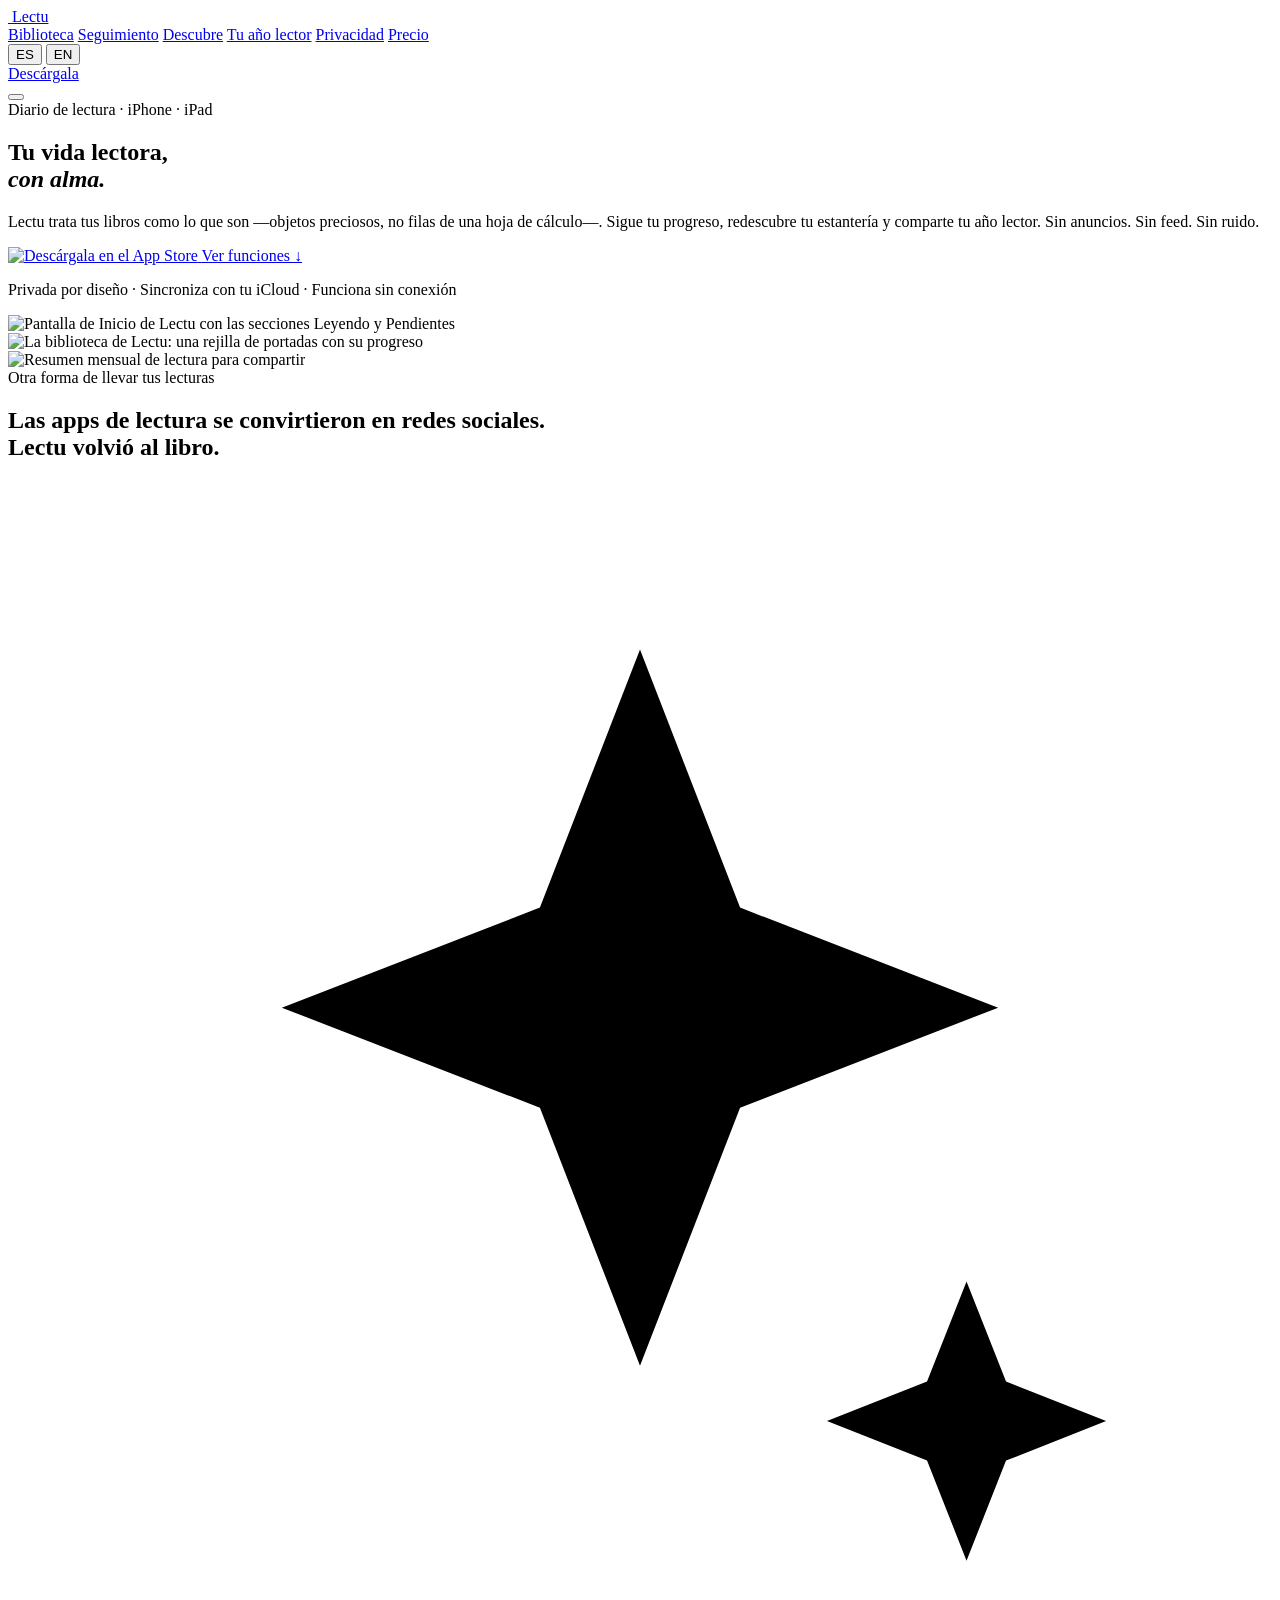
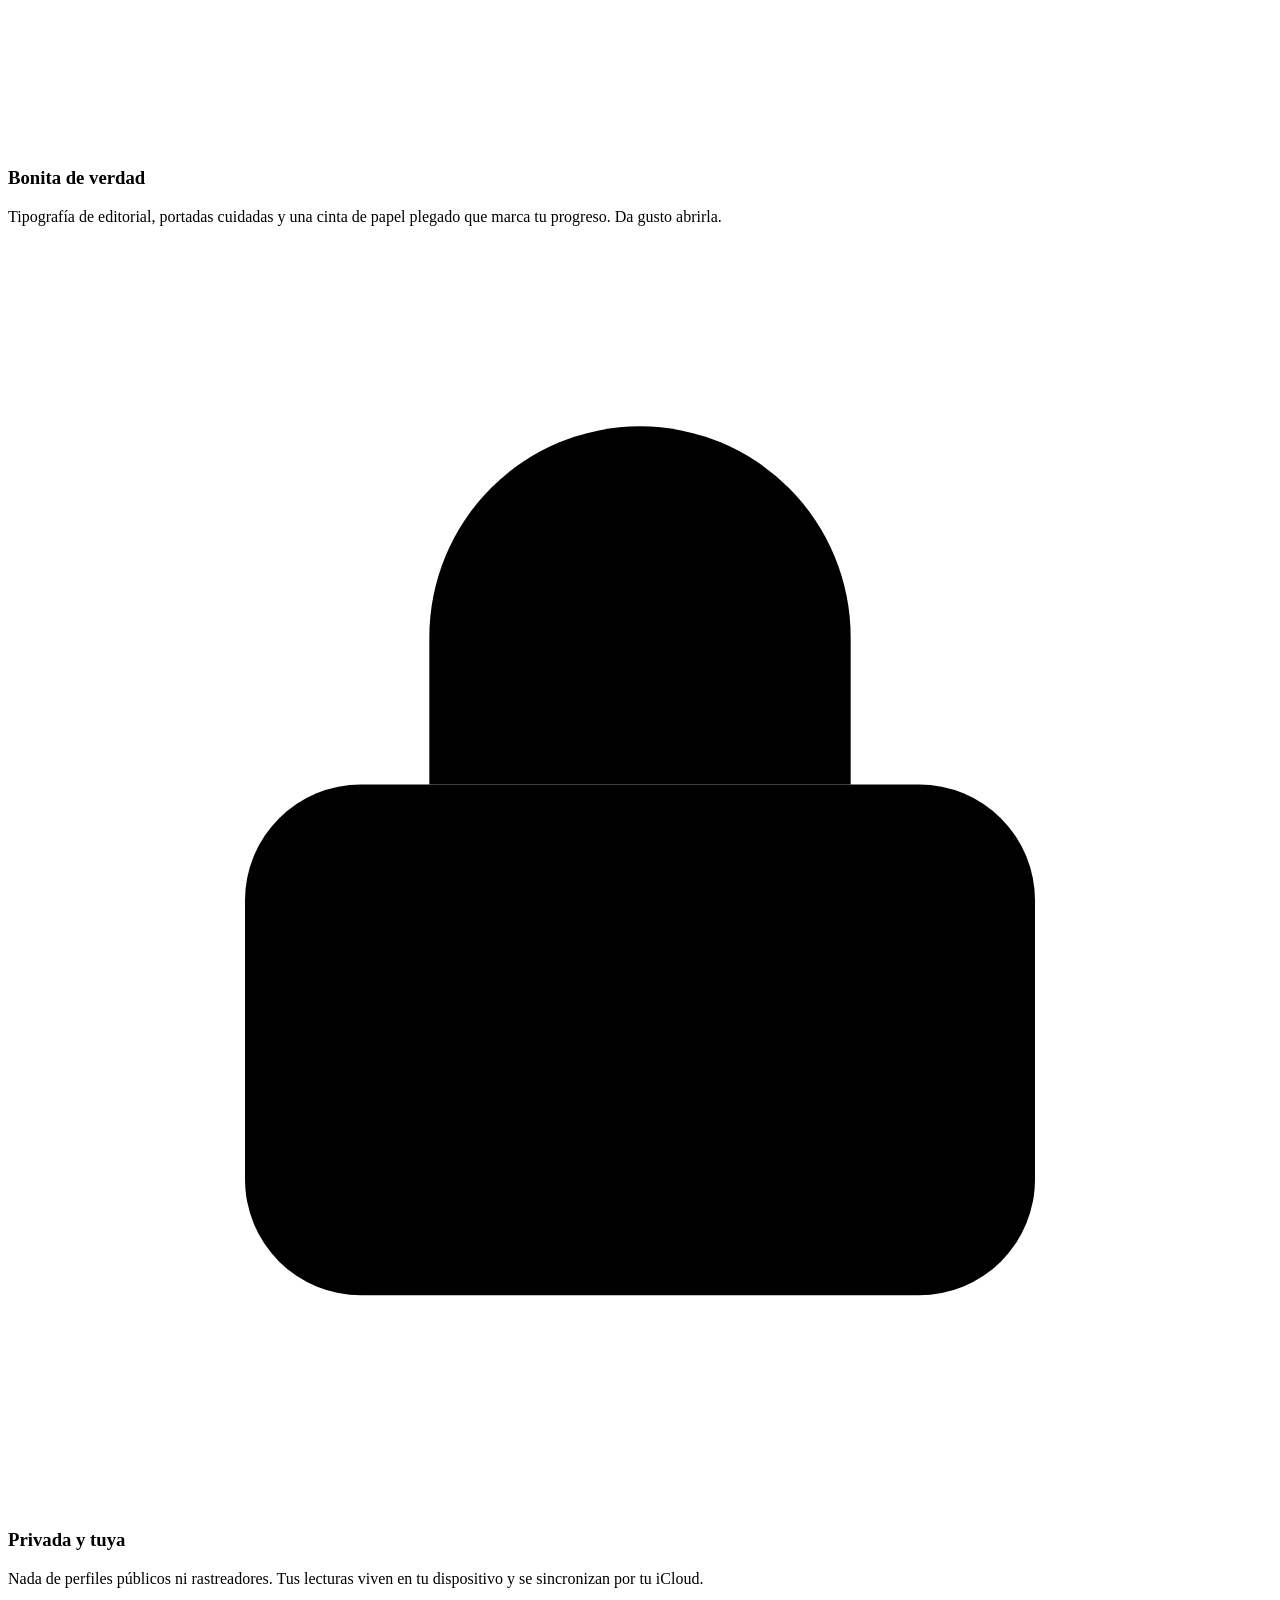
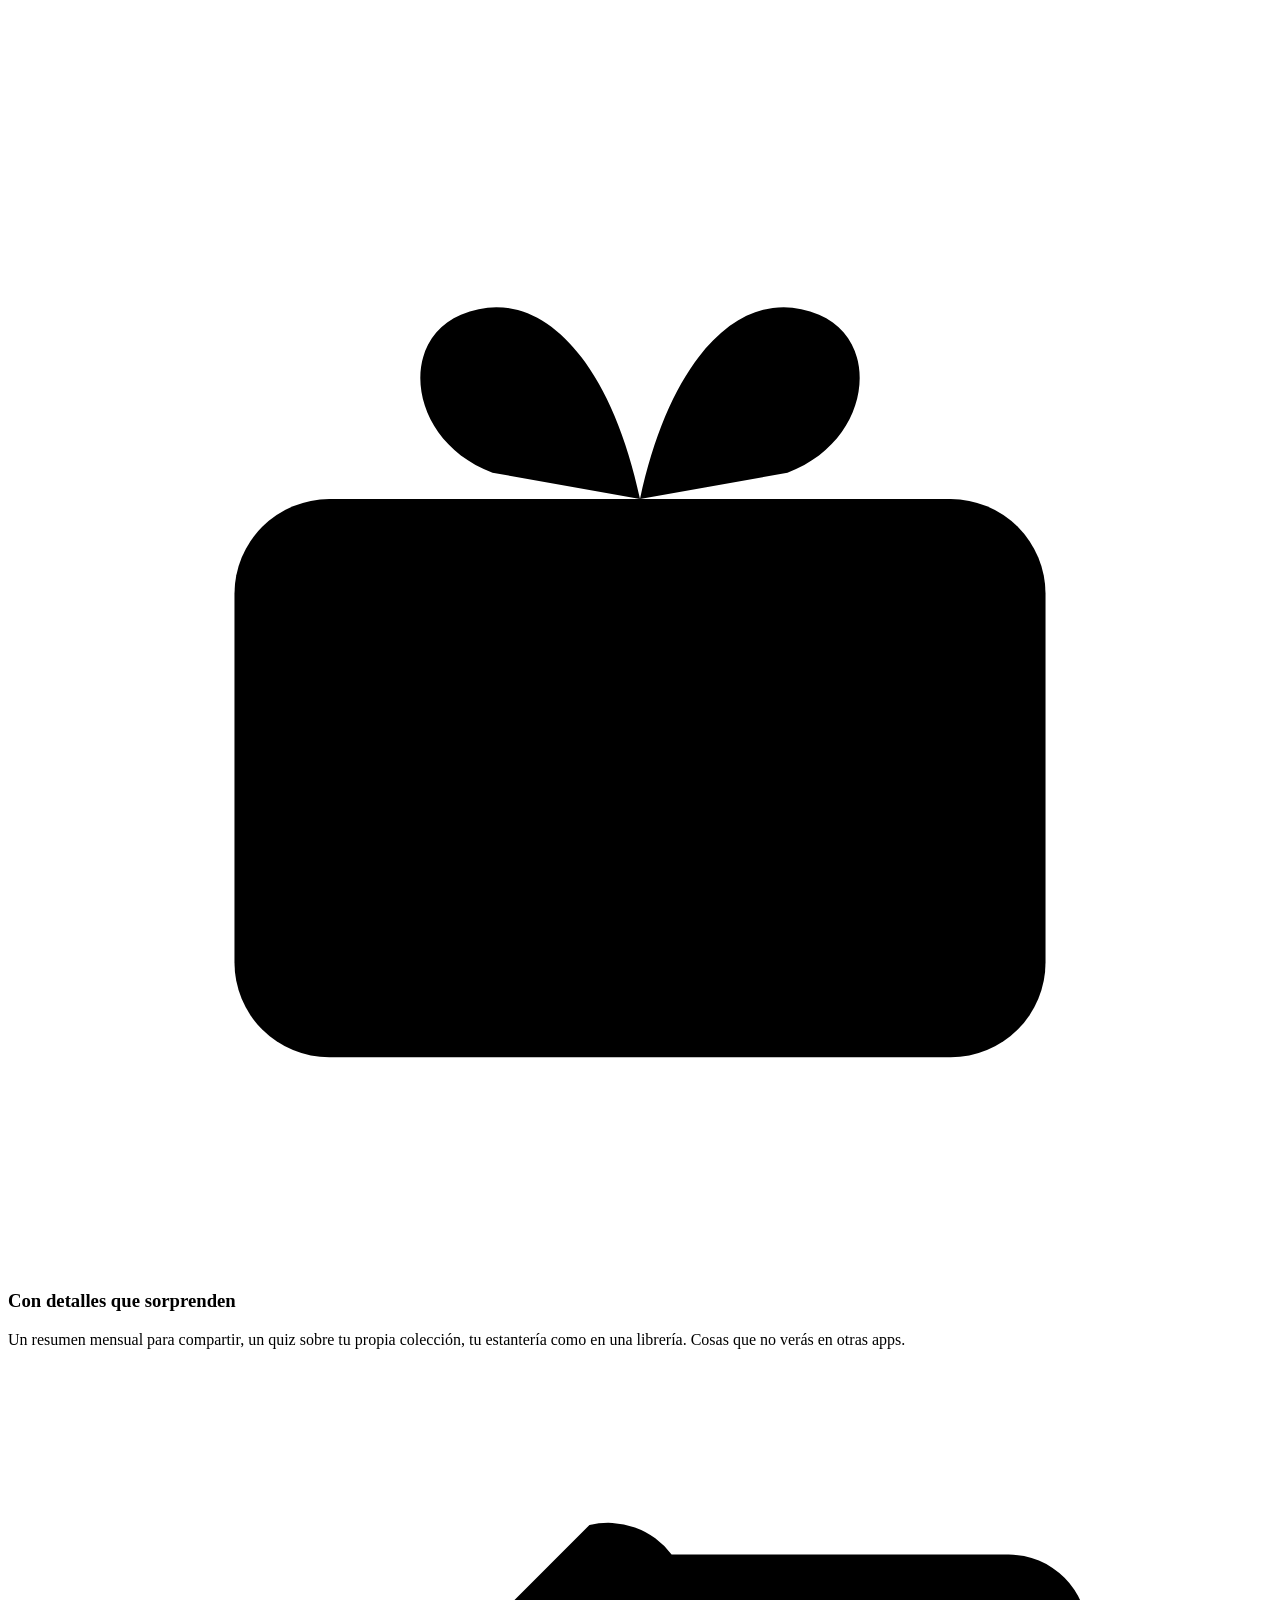
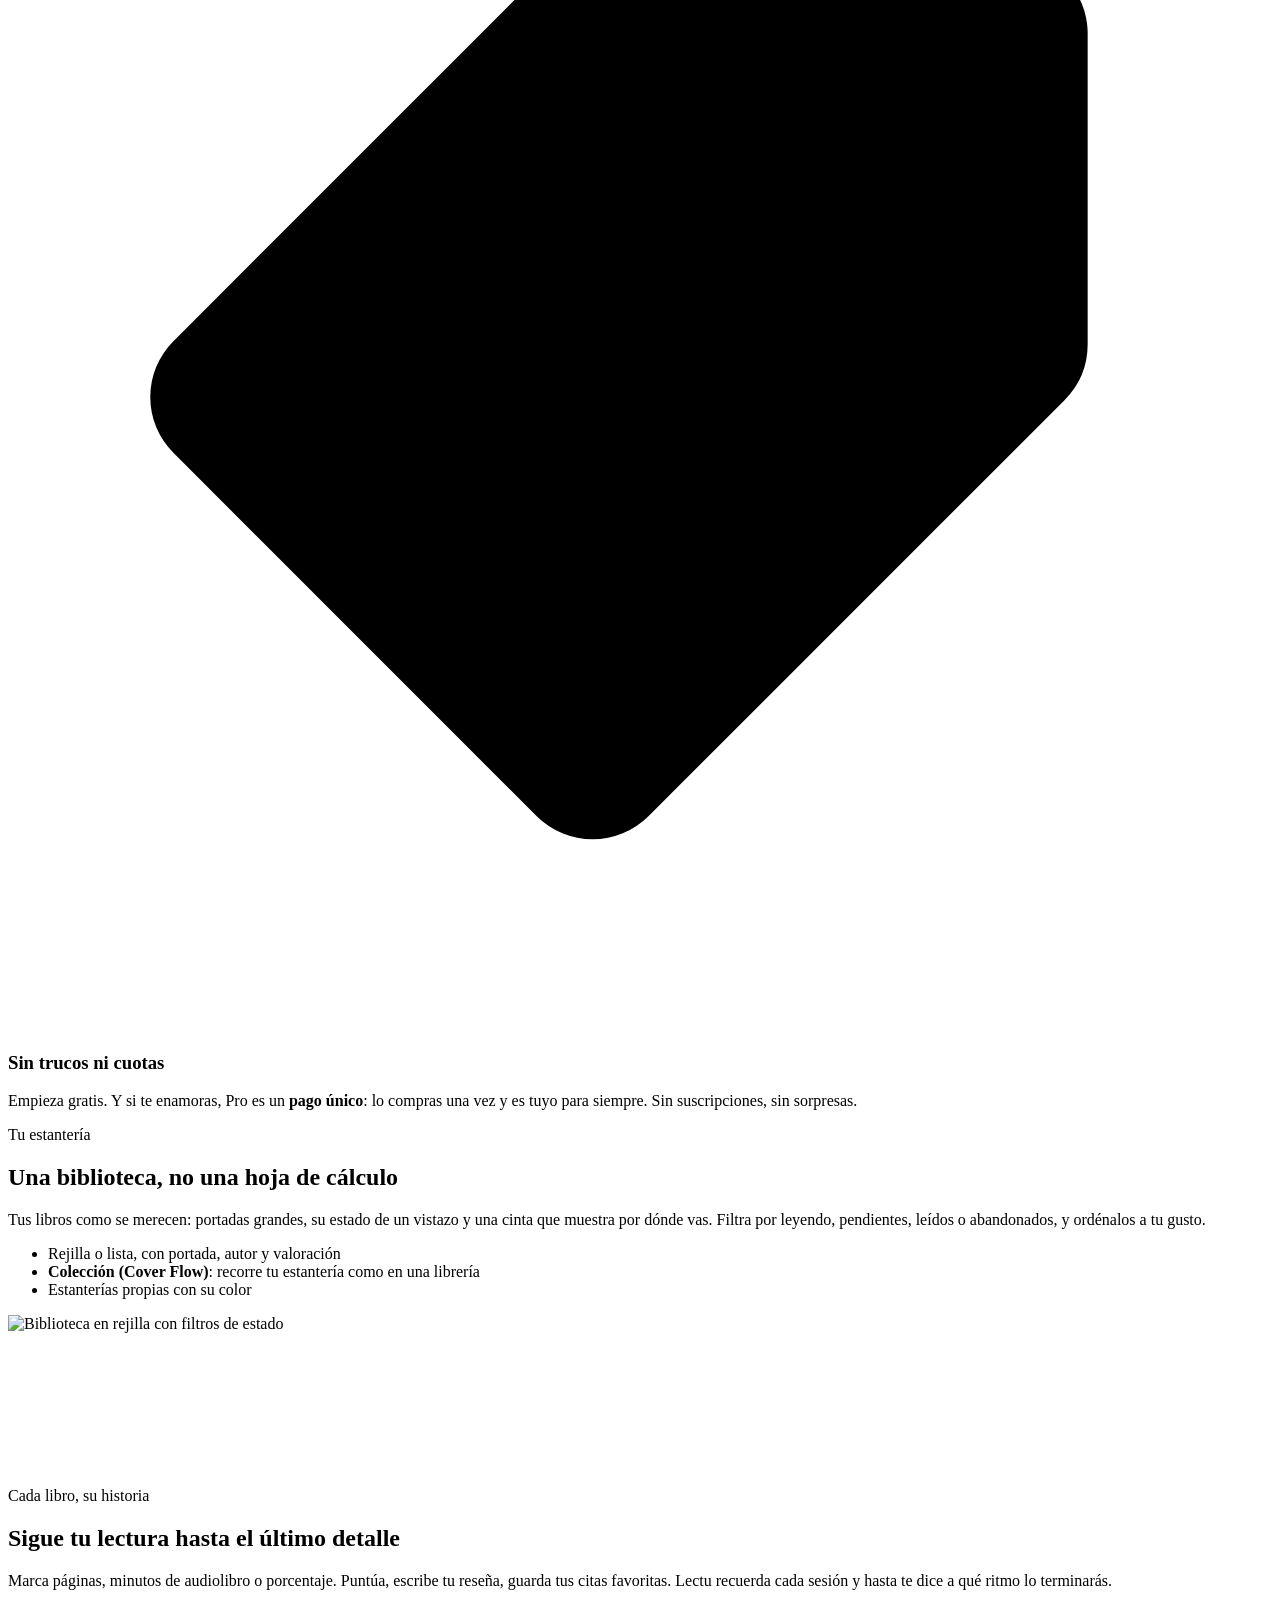
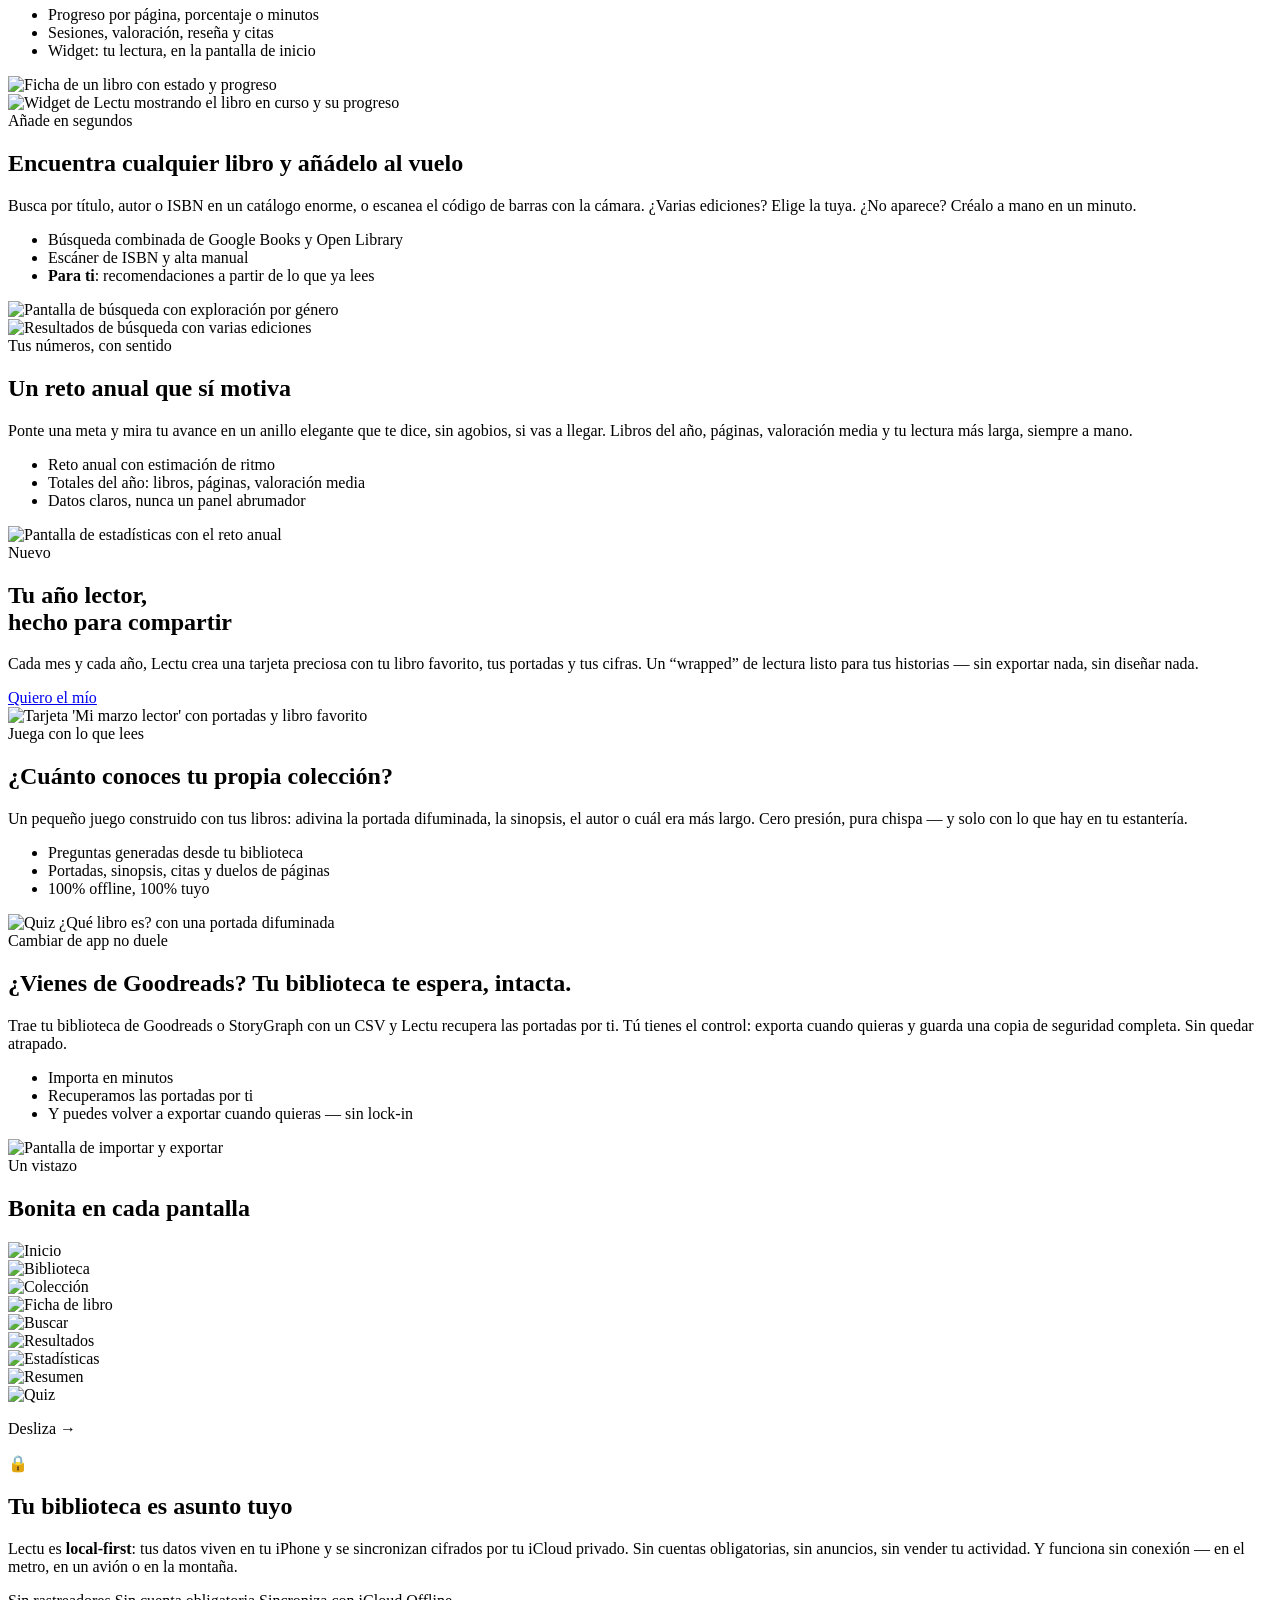
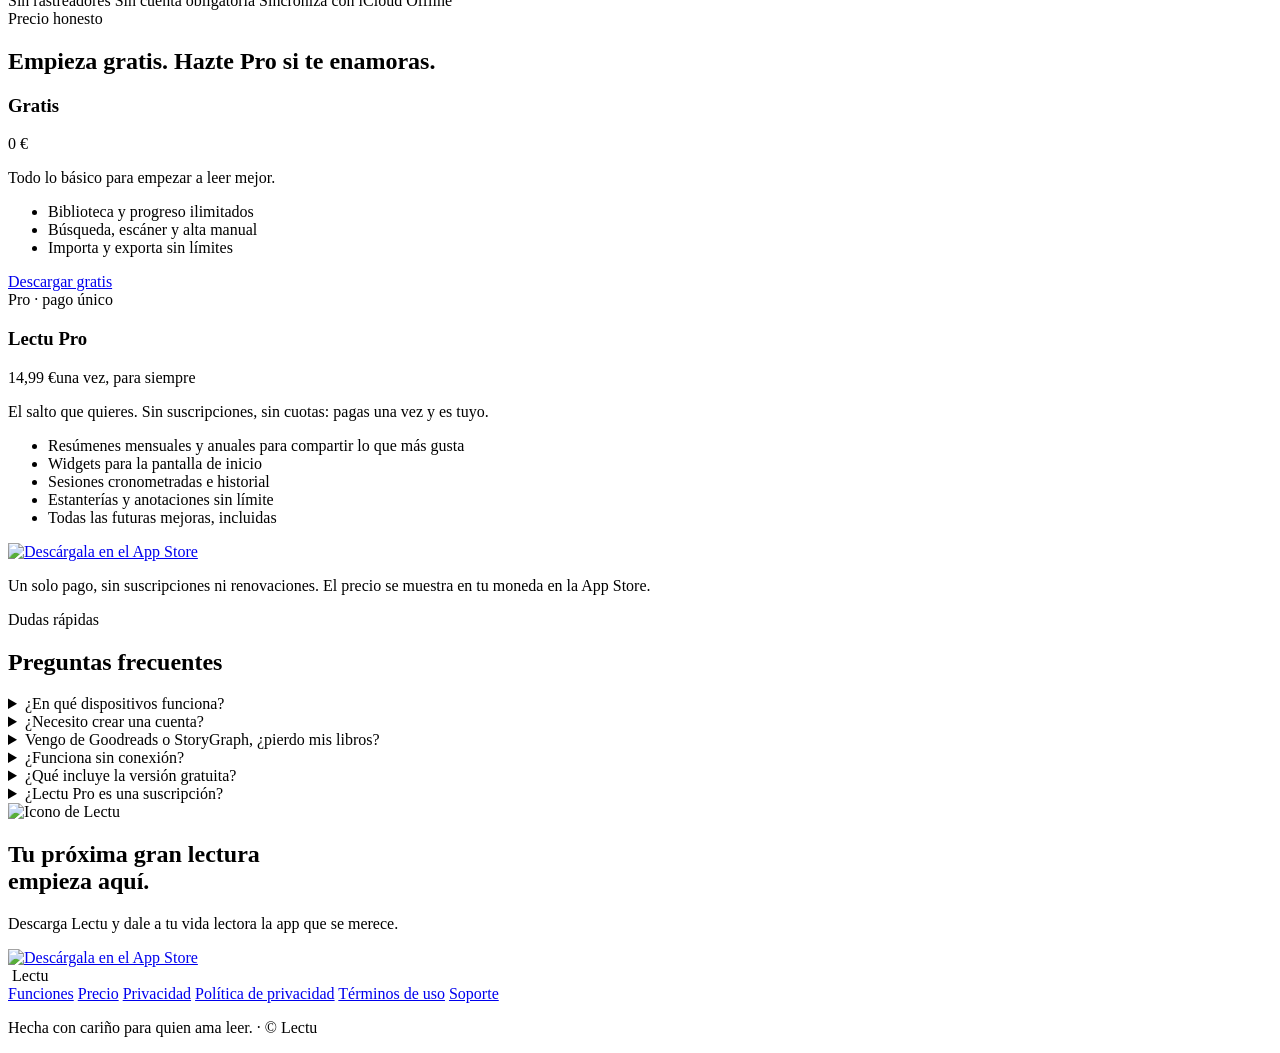
==== lectu/index.html @ a4bd5e72 "Added support email" ====
<!DOCTYPE html>
<html lang="es">
<head>
  <meta charset="UTF-8" />
  <meta name="viewport" content="width=device-width, initial-scale=1" />
  <title>Lectu — Tu vida lectora, con alma</title>
  <meta name="description" data-i18n="meta.description" content="Lectu es el diario de lectura para iOS que trata tus libros como objetos, no como filas de una hoja de cálculo. Sin anuncios, sin feed social, sin ruido. Privada y local-first." />

  <!-- Open Graph -->
  <meta property="og:type" content="website" />
  <meta property="og:title" content="Lectu — Tu vida lectora, con alma" />
  <meta property="og:description" content="El diario de lectura bonito, privado y sin ruido para iOS. Sigue tu progreso, descubre libros, comparte tu año lector." />
  <meta property="og:image" content="assets/wrapped.png" />
  <meta name="theme-color" content="#17131F" />

  <link rel="icon" href="assets/icon.png" />
  <link rel="apple-touch-icon" href="assets/icon.png" />

  <link rel="preconnect" href="https://fonts.googleapis.com" />
  <link rel="preconnect" href="https://fonts.gstatic.com" crossorigin />
  <link href="https://fonts.googleapis.com/css2?family=Fraunces:opsz,wght@9..144,400;9..144,500;9..144,600;9..144,700&family=Literata:ital,opsz,wght@0,7..72,400;1,7..72,400&display=swap" rel="stylesheet" />

  <link rel="stylesheet" href="styles.css" />
</head>
<body>

  <!-- ══════════════════ NAV ══════════════════ -->
  <header class="nav" id="nav">
    <a class="nav__brand" href="#top" aria-label="Lectu — inicio">
      <img src="assets/logo-L.png" alt="" class="nav__glyph" />
      <span class="nav__word">Lectu</span>
    </a>
    <nav class="nav__links" aria-label="Secciones">
      <a href="#biblioteca" data-i18n="nav.library">Biblioteca</a>
      <a href="#seguimiento" data-i18n="nav.tracking">Seguimiento</a>
      <a href="#descubre" data-i18n="nav.discover">Descubre</a>
      <a href="#resumen" data-i18n="nav.year">Tu año lector</a>
      <a href="#privacidad" data-i18n="nav.privacy">Privacidad</a>
      <a href="#precio" data-i18n="nav.pricing">Precio</a>
    </nav>
    <div class="nav__end">
      <div class="lang" role="group" aria-label="Idioma / Language">
        <button type="button" class="lang__btn" data-lang="es" aria-pressed="true">ES</button>
        <button type="button" class="lang__btn" data-lang="en" aria-pressed="false">EN</button>
      </div>
      <a href="#descargar" class="btn btn--pill nav__cta" data-i18n="nav.cta">Descárgala</a>
    </div>
    <button class="nav__burger" id="burger" aria-label="Abrir menú" aria-expanded="false">
      <span></span><span></span>
    </button>
  </header>

  <!-- ══════════════════ HERO ══════════════════ -->
  <main id="top">
  <section class="hero">
    <div class="hero__grain" aria-hidden="true"></div>
    <div class="hero__glow" aria-hidden="true"></div>

    <div class="hero__copy reveal">
      <span class="eyebrow" data-i18n="hero.eyebrow">Diario de lectura · iPhone · iPad</span>
      <h1 data-i18n-html="hero.h1">Tu vida lectora,<br><em>con alma.</em></h1>
      <p class="hero__sub" data-i18n="hero.sub">
        Lectu trata tus libros como lo que son —objetos preciosos, no filas de una hoja de
        cálculo—. Sigue tu progreso, redescubre tu estantería y comparte tu año lector.
        Sin anuncios. Sin feed. Sin ruido.
      </p>
      <div class="hero__actions">
        <a href="#" class="appstore-badge">
          <img src="assets/appstore-badge-es.svg" data-i18n-src="badge.src" data-i18n-alt="badge.alt" alt="Descárgala en el App Store" />
        </a>
        <a href="#tour" class="btn btn--ghost" data-i18n="hero.features">Ver funciones ↓</a>
      </div>
      <p class="hero__trust" data-i18n="hero.trust">Privada por diseño · Sincroniza con tu iCloud · Funciona sin conexión</p>
    </div>

    <div class="hero__stage reveal" aria-hidden="false">
      <div class="phone phone--back">
        <img src="assets/home.png" data-i18n-alt="alt.home" alt="Pantalla de Inicio de Lectu con las secciones Leyendo y Pendientes" loading="eager" />
      </div>
      <div class="phone phone--front">
        <img src="assets/library.png" data-i18n-alt="alt.library" alt="La biblioteca de Lectu: una rejilla de portadas con su progreso" loading="eager" />
      </div>
      <div class="phone phone--side">
        <img src="assets/wrapped.png" data-i18n-alt="alt.wrappedHero" alt="Resumen mensual de lectura para compartir" loading="eager" />
      </div>
    </div>
  </section>
  </main>

  <!-- ══════════════════ DIFERENCIAL ══════════════════ -->
  <section class="marquee" aria-label="Lo que nos hace distintos">
    <div class="marquee__track" id="marqueeTrack"></div>
  </section>

  <!-- ══════════════════ MANIFIESTO / POR QUÉ ══════════════════ -->
  <section class="manifesto" id="tour">
    <div class="section-head reveal">
      <span class="kicker" data-i18n="manifesto.kicker">Otra forma de llevar tus lecturas</span>
      <h2 data-i18n-html="manifesto.h2">Las apps de lectura se convirtieron en redes sociales.<br><span class="muted">Lectu volvió al libro.</span></h2>
    </div>
    <div class="pillars">
      <article class="pillar reveal">
        <div class="pillar__icon" aria-hidden="true">
          <svg viewBox="0 0 24 24"><path d="M12 3.2l1.9 4.9 4.9 1.9-4.9 1.9L12 16.8l-1.9-4.9L5.2 10l4.9-1.9z"/><path d="M18.2 15.2l.75 1.9 1.9.75-1.9.75-.75 1.9-.75-1.9-1.9-.75 1.9-.75z"/></svg>
        </div>
        <h3 data-i18n="pillar.beautiful.h">Bonita de verdad</h3>
        <p data-i18n="pillar.beautiful.p">Tipografía de editorial, portadas cuidadas y una cinta de papel plegado que marca tu progreso. Da gusto abrirla.</p>
      </article>
      <article class="pillar reveal">
        <div class="pillar__icon" aria-hidden="true">
          <svg viewBox="0 0 24 24"><rect x="4.5" y="10.3" width="15" height="9.7" rx="2.2"/><path d="M8 10.3V7.5a4 4 0 0 1 8 0v2.8"/><circle cx="12" cy="14.7" r="1.35"/></svg>
        </div>
        <h3 data-i18n="pillar.private.h">Privada y tuya</h3>
        <p data-i18n="pillar.private.p">Nada de perfiles públicos ni rastreadores. Tus lecturas viven en tu dispositivo y se sincronizan por tu iCloud.</p>
      </article>
      <article class="pillar reveal">
        <div class="pillar__icon" aria-hidden="true">
          <svg viewBox="0 0 24 24"><rect x="4.3" y="9.4" width="15.4" height="10.6" rx="1.8"/><path d="M4.3 13.6h15.4M12 9.4V20"/><path d="M12 9.4C11.4 6.6 10 5.3 8.6 5.9c-1.2.5-1 2.4.6 3z"/><path d="M12 9.4c.6-2.8 2-4.1 3.4-3.5 1.2.5 1 2.4-.6 3z"/></svg>
        </div>
        <h3 data-i18n="pillar.details.h">Con detalles que sorprenden</h3>
        <p data-i18n="pillar.details.p">Un resumen mensual para compartir, un quiz sobre tu propia colección, tu estantería como en una librería. Cosas que no verás en otras apps.</p>
      </article>
      <article class="pillar reveal">
        <div class="pillar__icon" aria-hidden="true">
          <svg viewBox="0 0 24 24"><path d="M12.6 3.6H19a1.5 1.5 0 0 1 1.5 1.5V11a1.5 1.5 0 0 1-.44 1.06l-7.9 7.9a1.5 1.5 0 0 1-2.12 0l-6.9-6.9a1.5 1.5 0 0 1 0-2.12l7.9-7.9A1.5 1.5 0 0 1 12.6 3.6z"/><circle cx="16.1" cy="7.9" r="1.35"/></svg>
        </div>
        <h3 data-i18n="pillar.nofees.h">Sin trucos ni cuotas</h3>
        <p data-i18n-html="pillar.nofees.p">Empieza gratis. Y si te enamoras, Pro es un <strong>pago único</strong>: lo compras una vez y es tuyo para siempre. Sin suscripciones, sin sorpresas.</p>
      </article>
    </div>
  </section>

  <!-- ══════════════════ FEATURE 1 · BIBLIOTECA ══════════════════ -->
  <section class="feature" id="biblioteca">
    <div class="feature__text reveal">
      <span class="kicker" data-i18n="f1.kicker">Tu estantería</span>
      <h2 data-i18n="f1.h">Una biblioteca, no una hoja de cálculo</h2>
      <p data-i18n="f1.p">Tus libros como se merecen: portadas grandes, su estado de un vistazo y una cinta que muestra por dónde vas. Filtra por leyendo, pendientes, leídos o abandonados, y ordénalos a tu gusto.</p>
      <ul class="ticks">
        <li data-i18n="f1.t1">Rejilla o lista, con portada, autor y valoración</li>
        <li data-i18n-html="f1.t2"><strong>Colección (Cover Flow)</strong>: recorre tu estantería como en una librería</li>
        <li data-i18n="f1.t3">Estanterías propias con su color</li>
      </ul>
    </div>
    <div class="feature__media reveal">
      <div class="phone"><img src="assets/library.png" data-i18n-alt="alt.libraryGrid" alt="Biblioteca en rejilla con filtros de estado" loading="lazy" /></div>
      <!-- Cover Flow demo: drop assets/coverflow.mp4 (H.264, vertical) to animate.
           Until then, the poster (coverflow.png) shows. Reduce-motion → static poster. -->
      <div class="phone phone--peek coverflow-demo">
        <video class="coverflow-demo__video" data-i18n-aria="coverflow.label"
               poster="assets/coverflow.png" preload="none"
               autoplay loop muted playsinline
               aria-label="Animación de la vista Colección (Cover Flow)">
          <source src="assets/coverflow.mp4" type="video/mp4" />
          <img src="assets/coverflow.png" data-i18n-alt="alt.coverflow" alt="Vista Colección (Cover Flow) de las portadas" />
        </video>
      </div>
    </div>
  </section>

  <!-- ══════════════════ FEATURE 2 · SEGUIMIENTO ══════════════════ -->
  <section class="feature feature--rev" id="seguimiento">
    <div class="feature__text reveal">
      <span class="kicker" data-i18n="f2.kicker">Cada libro, su historia</span>
      <h2 data-i18n="f2.h">Sigue tu lectura hasta el último detalle</h2>
      <p data-i18n="f2.p">Marca páginas, minutos de audiolibro o porcentaje. Puntúa, escribe tu reseña, guarda tus citas favoritas. Lectu recuerda cada sesión y hasta te dice a qué ritmo lo terminarás.</p>
      <ul class="ticks">
        <li data-i18n="f2.t1">Progreso por página, porcentaje o minutos</li>
        <li data-i18n="f2.t2">Sesiones, valoración, reseña y citas</li>
        <li data-i18n="f2.t3">Widget: tu lectura, en la pantalla de inicio</li>
      </ul>
    </div>
    <div class="feature__media reveal">
      <div class="phone"><img src="assets/book.png" data-i18n-alt="alt.book" alt="Ficha de un libro con estado y progreso" loading="lazy" /></div>
      <div class="widget-float">
        <img src="assets/widget.jpg" data-i18n-alt="alt.widget" alt="Widget de Lectu mostrando el libro en curso y su progreso" loading="lazy" />
      </div>
    </div>
  </section>

  <!-- ══════════════════ FEATURE 3 · DESCUBRE ══════════════════ -->
  <section class="feature" id="descubre">
    <div class="feature__text reveal">
      <span class="kicker" data-i18n="f3.kicker">Añade en segundos</span>
      <h2 data-i18n="f3.h">Encuentra cualquier libro y añádelo al vuelo</h2>
      <p data-i18n="f3.p">Busca por título, autor o ISBN en un catálogo enorme, o escanea el código de barras con la cámara. ¿Varias ediciones? Elige la tuya. ¿No aparece? Créalo a mano en un minuto.</p>
      <ul class="ticks">
        <li data-i18n="f3.t1">Búsqueda combinada de Google Books y Open Library</li>
        <li data-i18n="f3.t2">Escáner de ISBN y alta manual</li>
        <li data-i18n-html="f3.t3"><strong>Para ti</strong>: recomendaciones a partir de lo que ya lees</li>
      </ul>
    </div>
    <div class="feature__media reveal">
      <div class="phone"><img src="assets/search.png" data-i18n-alt="alt.search" alt="Pantalla de búsqueda con exploración por género" loading="lazy" /></div>
      <div class="phone phone--peek"><img src="assets/results.png" data-i18n-alt="alt.results" alt="Resultados de búsqueda con varias ediciones" loading="lazy" /></div>
    </div>
  </section>

  <!-- ══════════════════ FEATURE 4 · ESTADÍSTICAS ══════════════════ -->
  <section class="feature feature--rev" id="estadisticas">
    <div class="feature__text reveal">
      <span class="kicker" data-i18n="f4.kicker">Tus números, con sentido</span>
      <h2 data-i18n="f4.h">Un reto anual que sí motiva</h2>
      <p data-i18n="f4.p">Ponte una meta y mira tu avance en un anillo elegante que te dice, sin agobios, si vas a llegar. Libros del año, páginas, valoración media y tu lectura más larga, siempre a mano.</p>
      <ul class="ticks">
        <li data-i18n="f4.t1">Reto anual con estimación de ritmo</li>
        <li data-i18n="f4.t2">Totales del año: libros, páginas, valoración media</li>
        <li data-i18n="f4.t3">Datos claros, nunca un panel abrumador</li>
      </ul>
    </div>
    <div class="feature__media reveal">
      <div class="phone"><img src="assets/stats.png" data-i18n-alt="alt.stats" alt="Pantalla de estadísticas con el reto anual" loading="lazy" /></div>
    </div>
  </section>

  <!-- ══════════════════ SPOTLIGHT · RESUMEN (lo fresco) ══════════════════ -->
  <section class="spotlight" id="resumen">
    <div class="spotlight__glow" aria-hidden="true"></div>
    <div class="spotlight__text reveal">
      <span class="kicker kicker--gold" data-i18n="spot.kicker">Nuevo</span>
      <h2 data-i18n-html="spot.h">Tu año lector,<br>hecho para compartir</h2>
      <p data-i18n="spot.p">Cada mes y cada año, Lectu crea una tarjeta preciosa con tu libro favorito, tus portadas y tus cifras. Un “wrapped” de lectura listo para tus historias — sin exportar nada, sin diseñar nada.</p>
      <a href="#descargar" class="btn btn--pill" data-i18n="spot.btn">Quiero el mío</a>
    </div>
    <div class="spotlight__media reveal">
      <div class="phone phone--tall"><img src="assets/wrapped.png" data-i18n-alt="alt.wrapped" alt="Tarjeta 'Mi marzo lector' con portadas y libro favorito" loading="lazy" /></div>
    </div>
  </section>

  <!-- ══════════════════ FEATURE 5 · QUIZ (lo fresco) ══════════════════ -->
  <section class="feature" id="quiz">
    <div class="feature__text reveal">
      <span class="kicker" data-i18n="f5.kicker">Juega con lo que lees</span>
      <h2 data-i18n="f5.h">¿Cuánto conoces tu propia colección?</h2>
      <p data-i18n="f5.p">Un pequeño juego construido con tus libros: adivina la portada difuminada, la sinopsis, el autor o cuál era más largo. Cero presión, pura chispa — y solo con lo que hay en tu estantería.</p>
      <ul class="ticks">
        <li data-i18n="f5.t1">Preguntas generadas desde tu biblioteca</li>
        <li data-i18n="f5.t2">Portadas, sinopsis, citas y duelos de páginas</li>
        <li data-i18n="f5.t3">100% offline, 100% tuyo</li>
      </ul>
    </div>
    <div class="feature__media reveal">
      <div class="phone"><img src="assets/quiz.png" data-i18n-alt="alt.quiz" alt="Quiz ¿Qué libro es? con una portada difuminada" loading="lazy" /></div>
    </div>
  </section>

  <!-- ══════════════════ FEATURE 6 · IMPORTAR (banda propia) ══════════════════ -->
  <section class="import-band" id="importar">
    <div class="import-band__glow" aria-hidden="true"></div>
    <div class="feature feature--rev import-band__inner">
      <div class="feature__text reveal">
        <span class="kicker" data-i18n="f6.kicker">Cambiar de app no duele</span>
        <h2 data-i18n="f6.h">¿Vienes de Goodreads? Tu biblioteca te espera, intacta.</h2>
        <p data-i18n="f6.p">Trae tu biblioteca de Goodreads o StoryGraph con un CSV y Lectu recupera las portadas por ti. Tú tienes el control: exporta cuando quieras y guarda una copia de seguridad completa. Sin quedar atrapado.</p>
        <ul class="ticks">
          <li data-i18n="f6.t1">Importa en minutos</li>
          <li data-i18n="f6.t2">Recuperamos las portadas por ti</li>
          <li data-i18n="f6.t3">Y puedes volver a exportar cuando quieras — sin lock-in</li>
        </ul>
      </div>
      <div class="feature__media reveal">
        <div class="phone"><img src="assets/importexport.png" data-i18n-alt="alt.importexport" alt="Pantalla de importar y exportar" loading="lazy" /></div>
      </div>
    </div>
  </section>

  <!-- ══════════════════ GALERÍA ══════════════════ -->
  <section class="gallery">
    <div class="section-head reveal">
      <span class="kicker" data-i18n="gallery.kicker">Un vistazo</span>
      <h2 data-i18n="gallery.h">Bonita en cada pantalla</h2>
    </div>
    <div class="gallery__scroll" role="list">
      <div class="gallery__item" role="listitem"><img src="assets/home.png" alt="Inicio" loading="lazy" /></div>
      <div class="gallery__item" role="listitem"><img src="assets/library.png" alt="Biblioteca" loading="lazy" /></div>
      <div class="gallery__item" role="listitem"><img src="assets/coverflow.png" alt="Colección" loading="lazy" /></div>
      <div class="gallery__item" role="listitem"><img src="assets/book.png" alt="Ficha de libro" loading="lazy" /></div>
      <div class="gallery__item" role="listitem"><img src="assets/search.png" alt="Buscar" loading="lazy" /></div>
      <div class="gallery__item" role="listitem"><img src="assets/results.png" alt="Resultados" loading="lazy" /></div>
      <div class="gallery__item" role="listitem"><img src="assets/stats.png" alt="Estadísticas" loading="lazy" /></div>
      <div class="gallery__item" role="listitem"><img src="assets/wrapped.png" alt="Resumen" loading="lazy" /></div>
      <div class="gallery__item" role="listitem"><img src="assets/quiz.png" alt="Quiz" loading="lazy" /></div>
    </div>
    <p class="gallery__hint" data-i18n="gallery.hint">Desliza →</p>
  </section>

  <!-- ══════════════════ PRIVACIDAD ══════════════════ -->
  <section class="privacy" id="privacidad">
    <div class="privacy__card reveal">
      <div class="privacy__icon">🔒</div>
      <h2 data-i18n="privacy.h">Tu biblioteca es asunto tuyo</h2>
      <p data-i18n-html="privacy.p">Lectu es <strong>local-first</strong>: tus datos viven en tu iPhone y se sincronizan cifrados por tu iCloud privado. Sin cuentas obligatorias, sin anuncios, sin vender tu actividad. Y funciona sin conexión — en el metro, en un avión o en la montaña.</p>
      <div class="privacy__tags">
        <span data-i18n="privacy.tag1">Sin rastreadores</span>
        <span data-i18n="privacy.tag2">Sin cuenta obligatoria</span>
        <span data-i18n="privacy.tag3">Sincroniza con iCloud</span>
        <span data-i18n="privacy.tag4">Offline</span>
      </div>
    </div>
  </section>

  <!-- ══════════════════ PRECIO ══════════════════ -->
  <section class="pricing" id="precio">
    <div class="section-head reveal">
      <span class="kicker" data-i18n="pricing.kicker">Precio honesto</span>
      <h2 data-i18n="pricing.h">Empieza gratis. Hazte Pro si te enamoras.</h2>
    </div>
    <div class="plans">
      <article class="plan reveal">
        <h3 data-i18n="plan.free.h">Gratis</h3>
        <p class="plan__price" data-i18n="plan.free.price">0 €</p>
        <p class="plan__tag" data-i18n="plan.free.tag">Todo lo básico para empezar a leer mejor.</p>
        <ul class="ticks ticks--plan">
          <li data-i18n="plan.free.t1">Biblioteca y progreso ilimitados</li>
          <li data-i18n="plan.free.t2">Búsqueda, escáner y alta manual</li>
          <li data-i18n="plan.free.t3">Importa y exporta sin límites</li>
        </ul>
        <a href="#descargar" class="btn btn--ghost btn--block" data-i18n="plan.free.btn">Descargar gratis</a>
      </article>
      <article class="plan plan--pro reveal">
        <span class="plan__badge" data-i18n="plan.pro.badge">Pro · pago único</span>
        <h3 data-i18n="plan.pro.h">Lectu Pro</h3>
        <p class="plan__price" data-i18n-html="plan.pro.price">14,99 €<span>una vez, para siempre</span></p>
        <p class="plan__tag" data-i18n="plan.pro.tag">El salto que quieres. Sin suscripciones, sin cuotas: pagas una vez y es tuyo.</p>
        <ul class="ticks ticks--plan">
          <li class="tick--pro" data-i18n-html="plan.pro.t1">Resúmenes mensuales y anuales para compartir <span class="tick__hot">lo que más gusta</span></li>
          <li data-i18n="plan.pro.t2">Widgets para la pantalla de inicio</li>
          <li data-i18n="plan.pro.t3">Sesiones cronometradas e historial</li>
          <li data-i18n="plan.pro.t4">Estanterías y anotaciones sin límite</li>
          <li data-i18n="plan.pro.t5">Todas las futuras mejoras, incluidas</li>
        </ul>
        <a href="#" class="appstore-badge appstore-badge--block">
          <img src="assets/appstore-badge-es.svg" data-i18n-src="badge.src" data-i18n-alt="badge.alt" alt="Descárgala en el App Store" />
        </a>
      </article>
    </div>
    <p class="pricing__note" data-i18n="pricing.note">Un solo pago, sin suscripciones ni renovaciones. El precio se muestra en tu moneda en la App Store.</p>
  </section>

  <!-- ══════════════════ FAQ ══════════════════ -->
  <section class="faq">
    <div class="section-head reveal">
      <span class="kicker" data-i18n="faq.kicker">Dudas rápidas</span>
      <h2 data-i18n="faq.h">Preguntas frecuentes</h2>
    </div>
    <div class="faq__list reveal">
      <details>
        <summary data-i18n="faq.q1">¿En qué dispositivos funciona?</summary>
        <p data-i18n="faq.a1">Lectu es una app nativa para iPhone y iPad. Se sincroniza automáticamente entre tus dispositivos a través de tu iCloud.</p>
      </details>
      <details>
        <summary data-i18n="faq.q2">¿Necesito crear una cuenta?</summary>
        <p data-i18n="faq.a2">No. Empiezas a usarla al instante. La sincronización usa tu iCloud, sin registros ni contraseñas nuevas.</p>
      </details>
      <details>
        <summary data-i18n="faq.q3">Vengo de Goodreads o StoryGraph, ¿pierdo mis libros?</summary>
        <p data-i18n="faq.a3">No. Exporta tu CSV desde esas apps e impórtalo en Lectu; recuperamos las portadas automáticamente. Y siempre puedes volver a exportar los tuyos.</p>
      </details>
      <details>
        <summary data-i18n="faq.q4">¿Funciona sin conexión?</summary>
        <p data-i18n="faq.a4">Sí. Toda tu biblioteca, progreso, sesiones, citas y estadísticas funcionan sin red. Solo la búsqueda de libros nuevos necesita internet.</p>
      </details>
      <details>
        <summary data-i18n="faq.q5">¿Qué incluye la versión gratuita?</summary>
        <p data-i18n="faq.a5">Muchísimo: biblioteca ilimitada, seguimiento de progreso, búsqueda, escáner, reto anual, estadísticas, importación y exportación. Pro añade widgets, sesiones cronometradas, resúmenes para compartir y más.</p>
      </details>
      <details>
        <summary data-i18n="faq.q6">¿Lectu Pro es una suscripción?</summary>
        <p data-i18n-html="faq.a6">No. Pro es un <strong>pago único de 14,99 €</strong> (o el equivalente en tu moneda): lo compras una sola vez y es tuyo para siempre, con todas las mejoras futuras incluidas. Sin suscripciones, sin cuotas anuales, sin renovaciones.</p>
      </details>
    </div>
  </section>

  <!-- ══════════════════ CTA FINAL ══════════════════ -->
  <section class="cta" id="descargar">
    <div class="cta__glow" aria-hidden="true"></div>
    <img src="assets/icon.png" alt="Icono de Lectu" class="cta__icon reveal" />
    <h2 class="reveal" data-i18n-html="cta.h">Tu próxima gran lectura<br>empieza aquí.</h2>
    <p class="reveal" data-i18n="cta.p">Descarga Lectu y dale a tu vida lectora la app que se merece.</p>
    <a href="#" class="appstore-badge appstore-badge--lg reveal">
      <img src="assets/appstore-badge-es.svg" data-i18n-src="badge.src" data-i18n-alt="badge.alt" alt="Descárgala en el App Store" />
    </a>
  </section>

  <!-- ══════════════════ FOOTER ══════════════════ -->
  <footer class="footer">
    <div class="footer__brand">
      <img src="assets/logo-L.png" alt="" class="footer__glyph" />
      <span>Lectu</span>
    </div>
    <nav class="footer__links" aria-label="Enlaces del pie">
      <a href="#biblioteca" data-i18n="footer.features">Funciones</a>
      <a href="#precio" data-i18n="footer.pricing">Precio</a>
      <a href="#privacidad" data-i18n="footer.privacy">Privacidad</a>
      <a href="https://dprados.github.io/legal/privacy-policy.html" target="_blank" rel="noopener" data-i18n="footer.privacyPolicy">Política de privacidad</a>
      <a href="https://dprados.github.io/legal/terms-of-service.html" target="_blank" rel="noopener" data-i18n="footer.terms">Términos de uso</a>
      <a href="mailto:dpappssupport@gmail.com" data-i18n="footer.support">Soporte</a>
    </nav>
    <p class="footer__legal"><span data-i18n="footer.legal">Hecha con cariño para quien ama leer.</span> · © <span id="year"></span> Lectu</p>
  </footer>

  <script src="i18n.js"></script>
  <script src="main.js"></script>
</body>
</html>
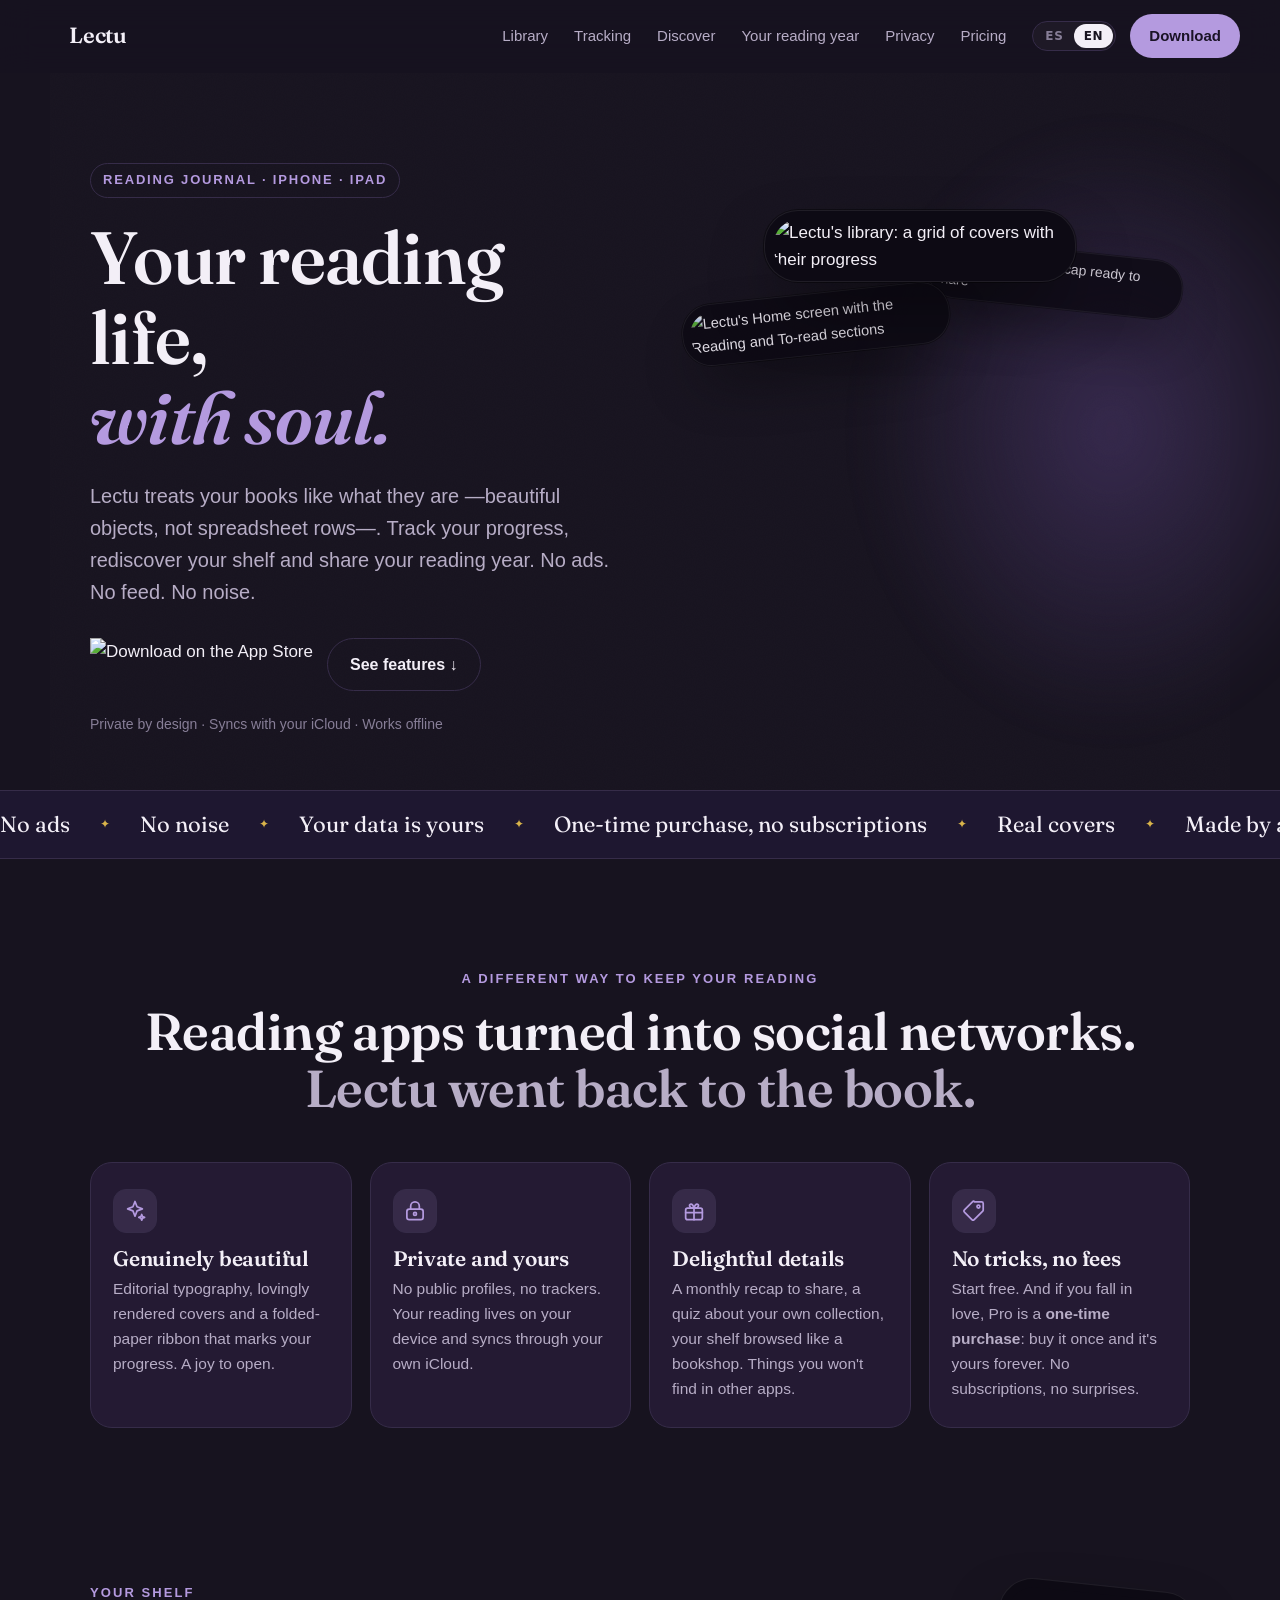
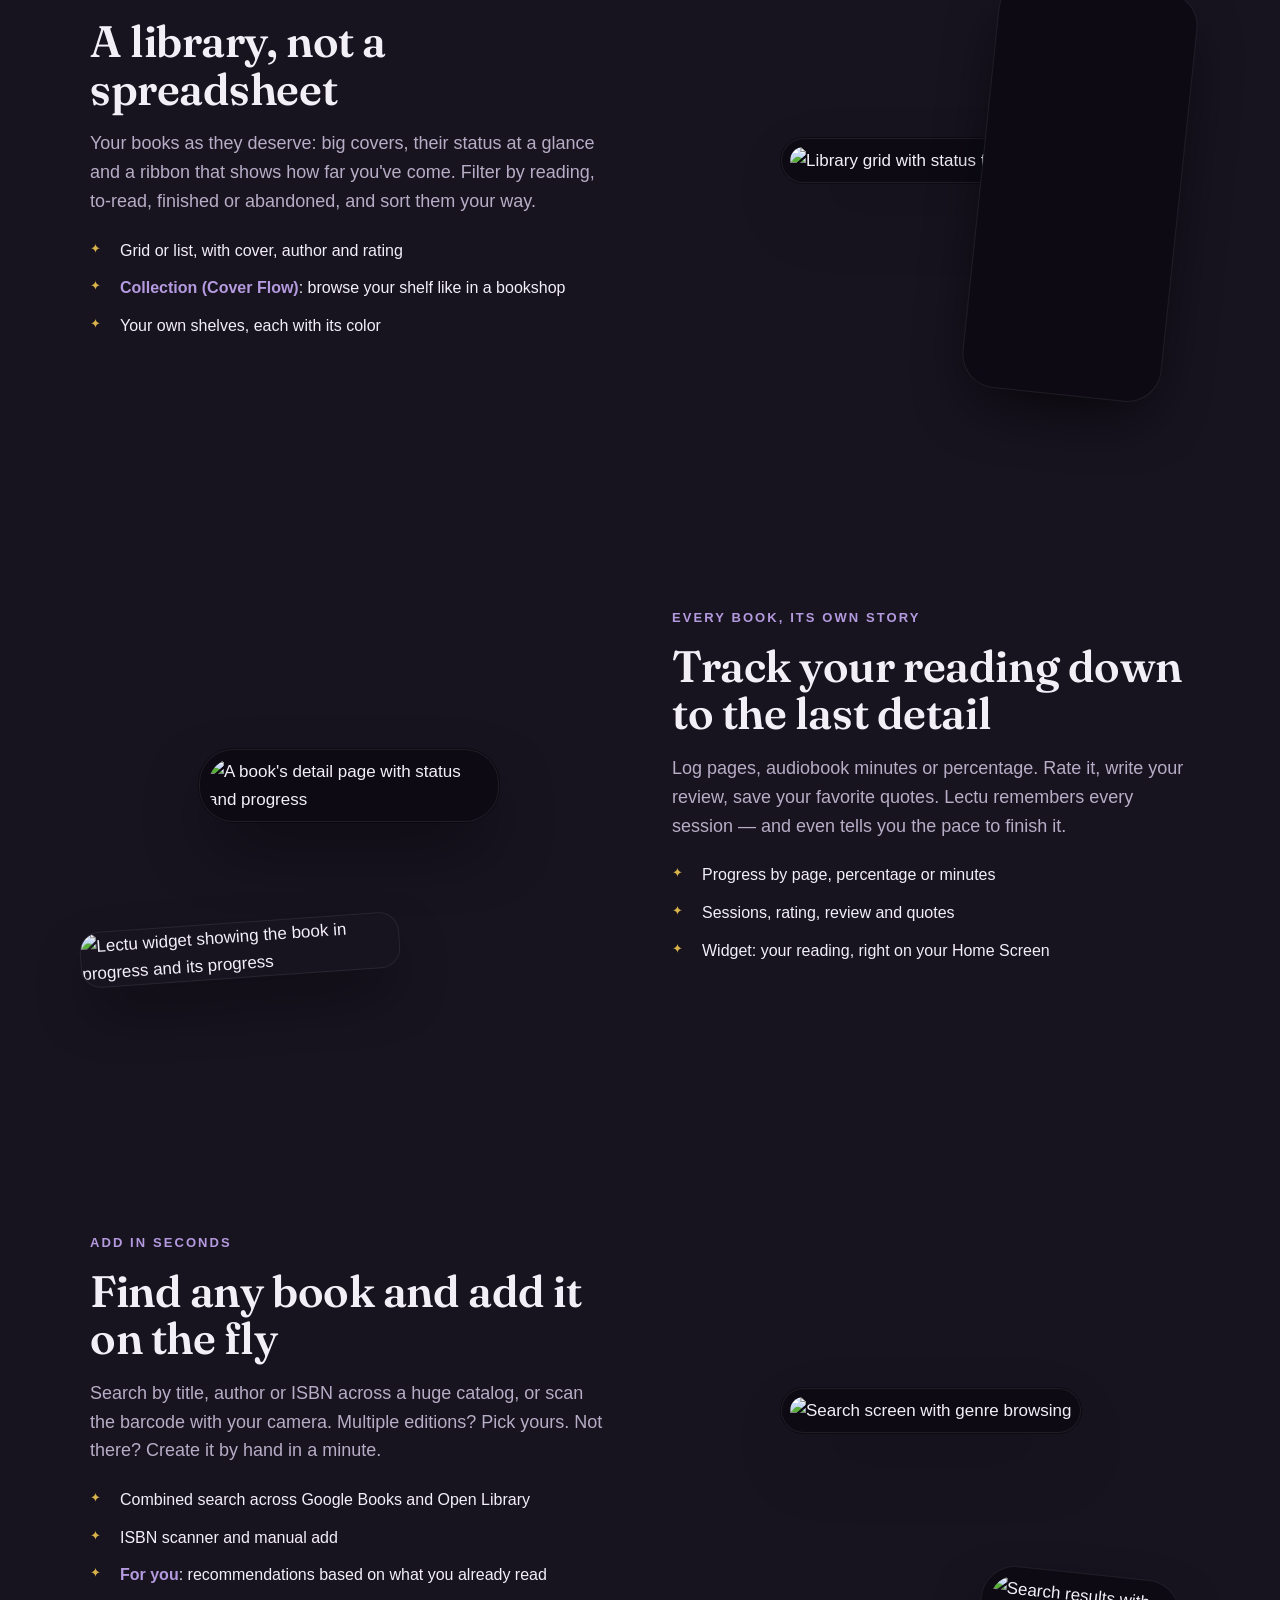
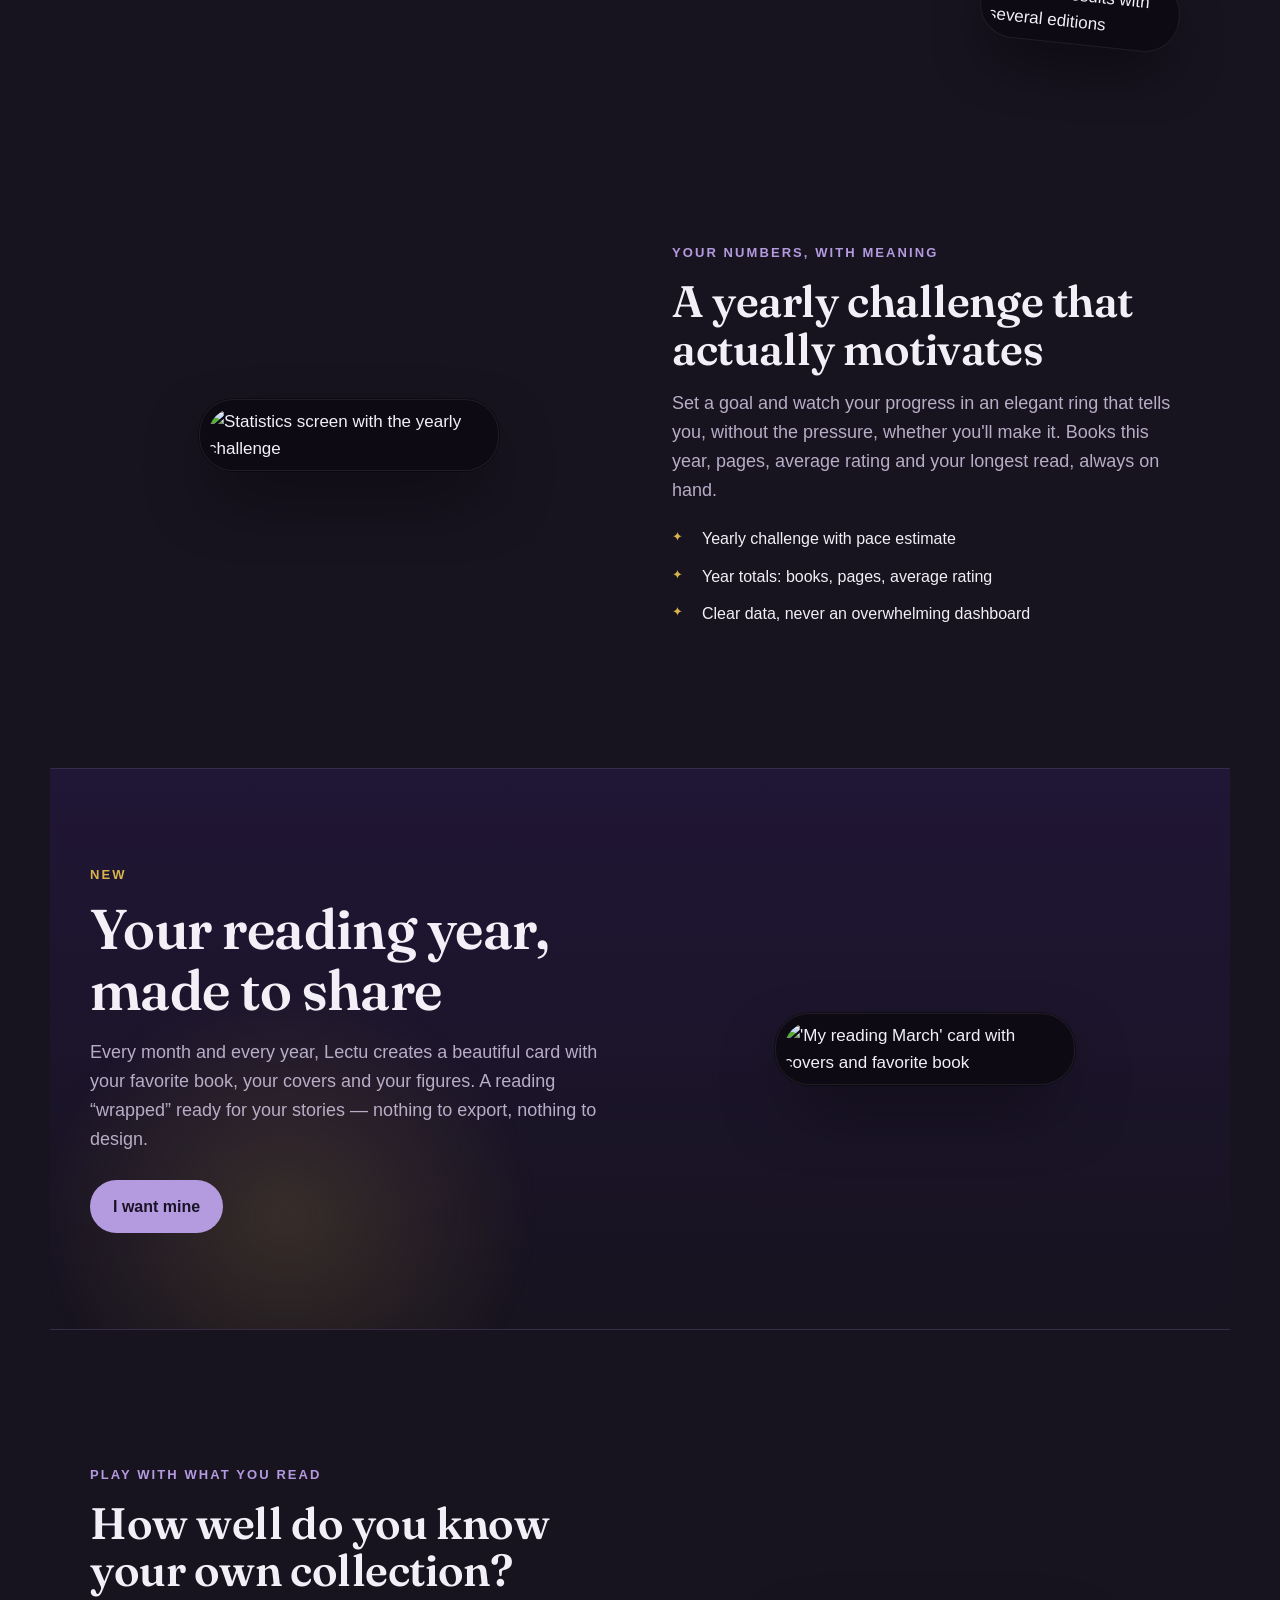
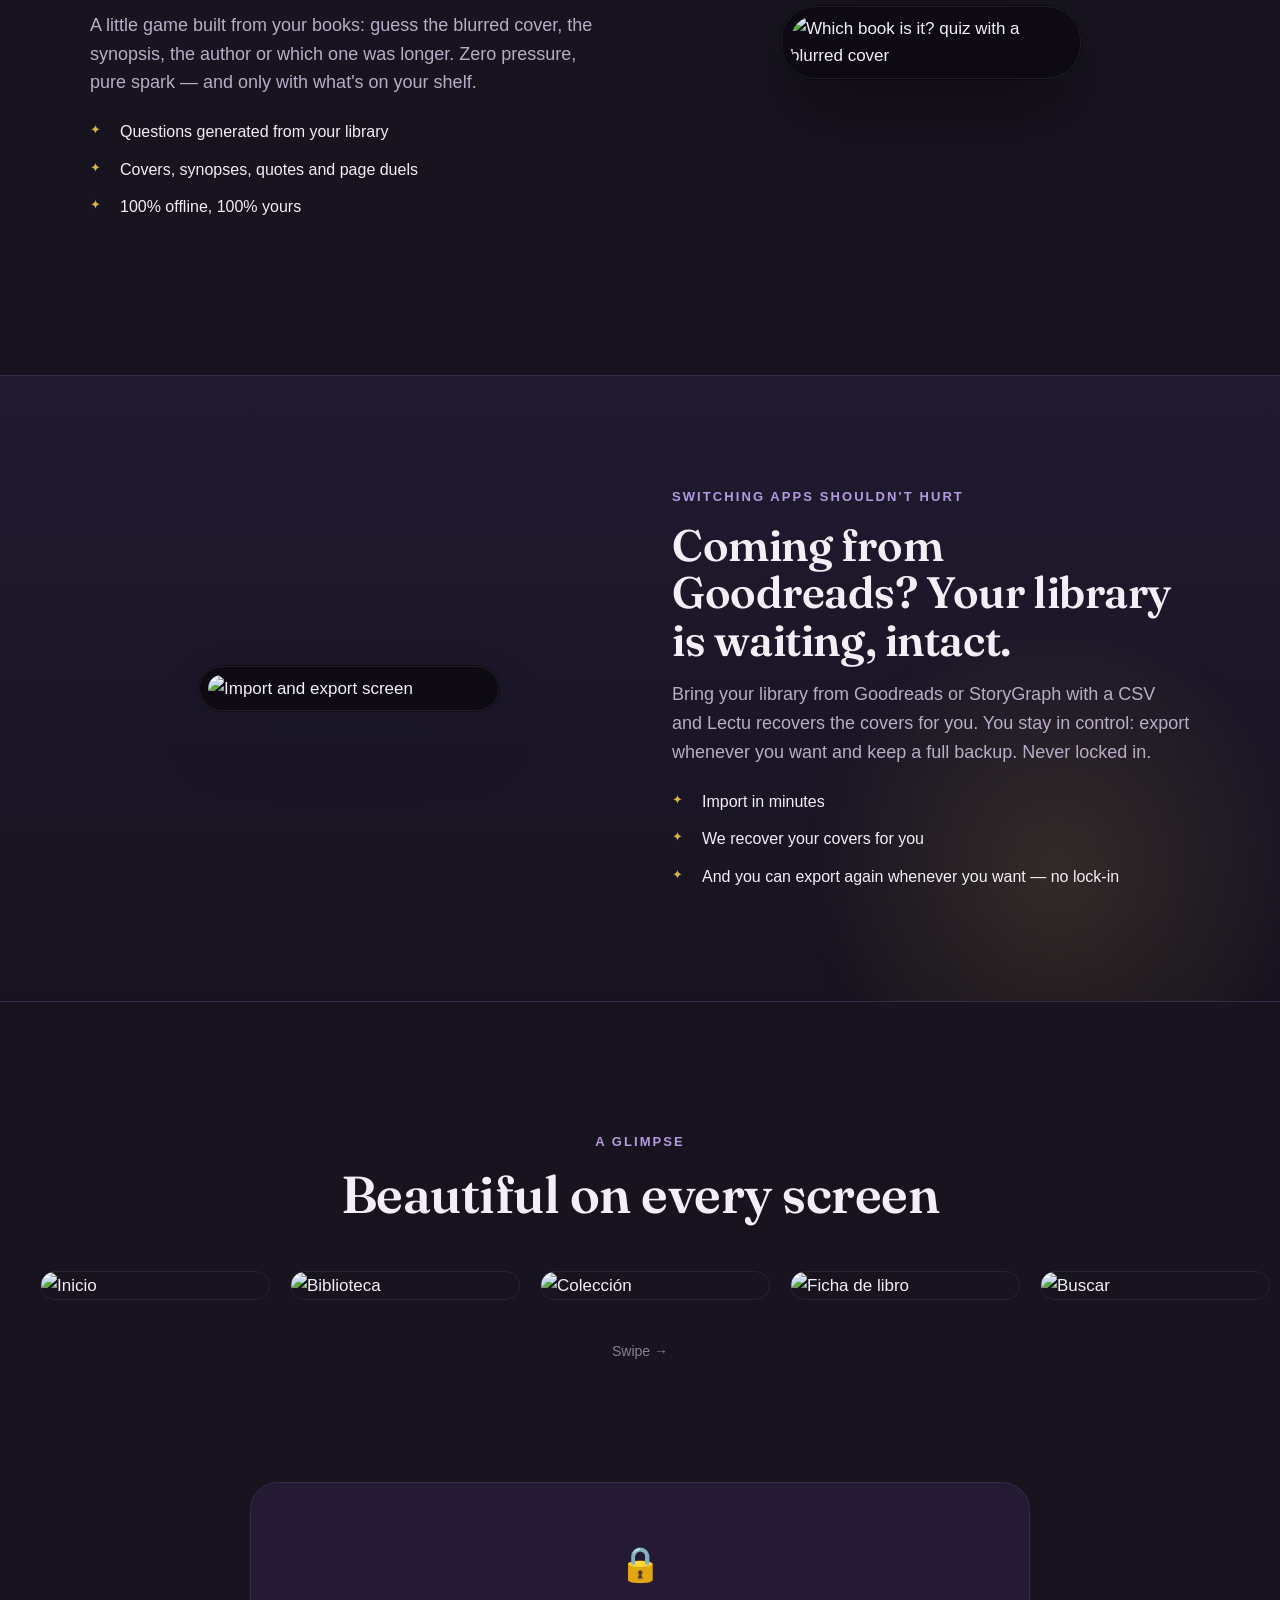
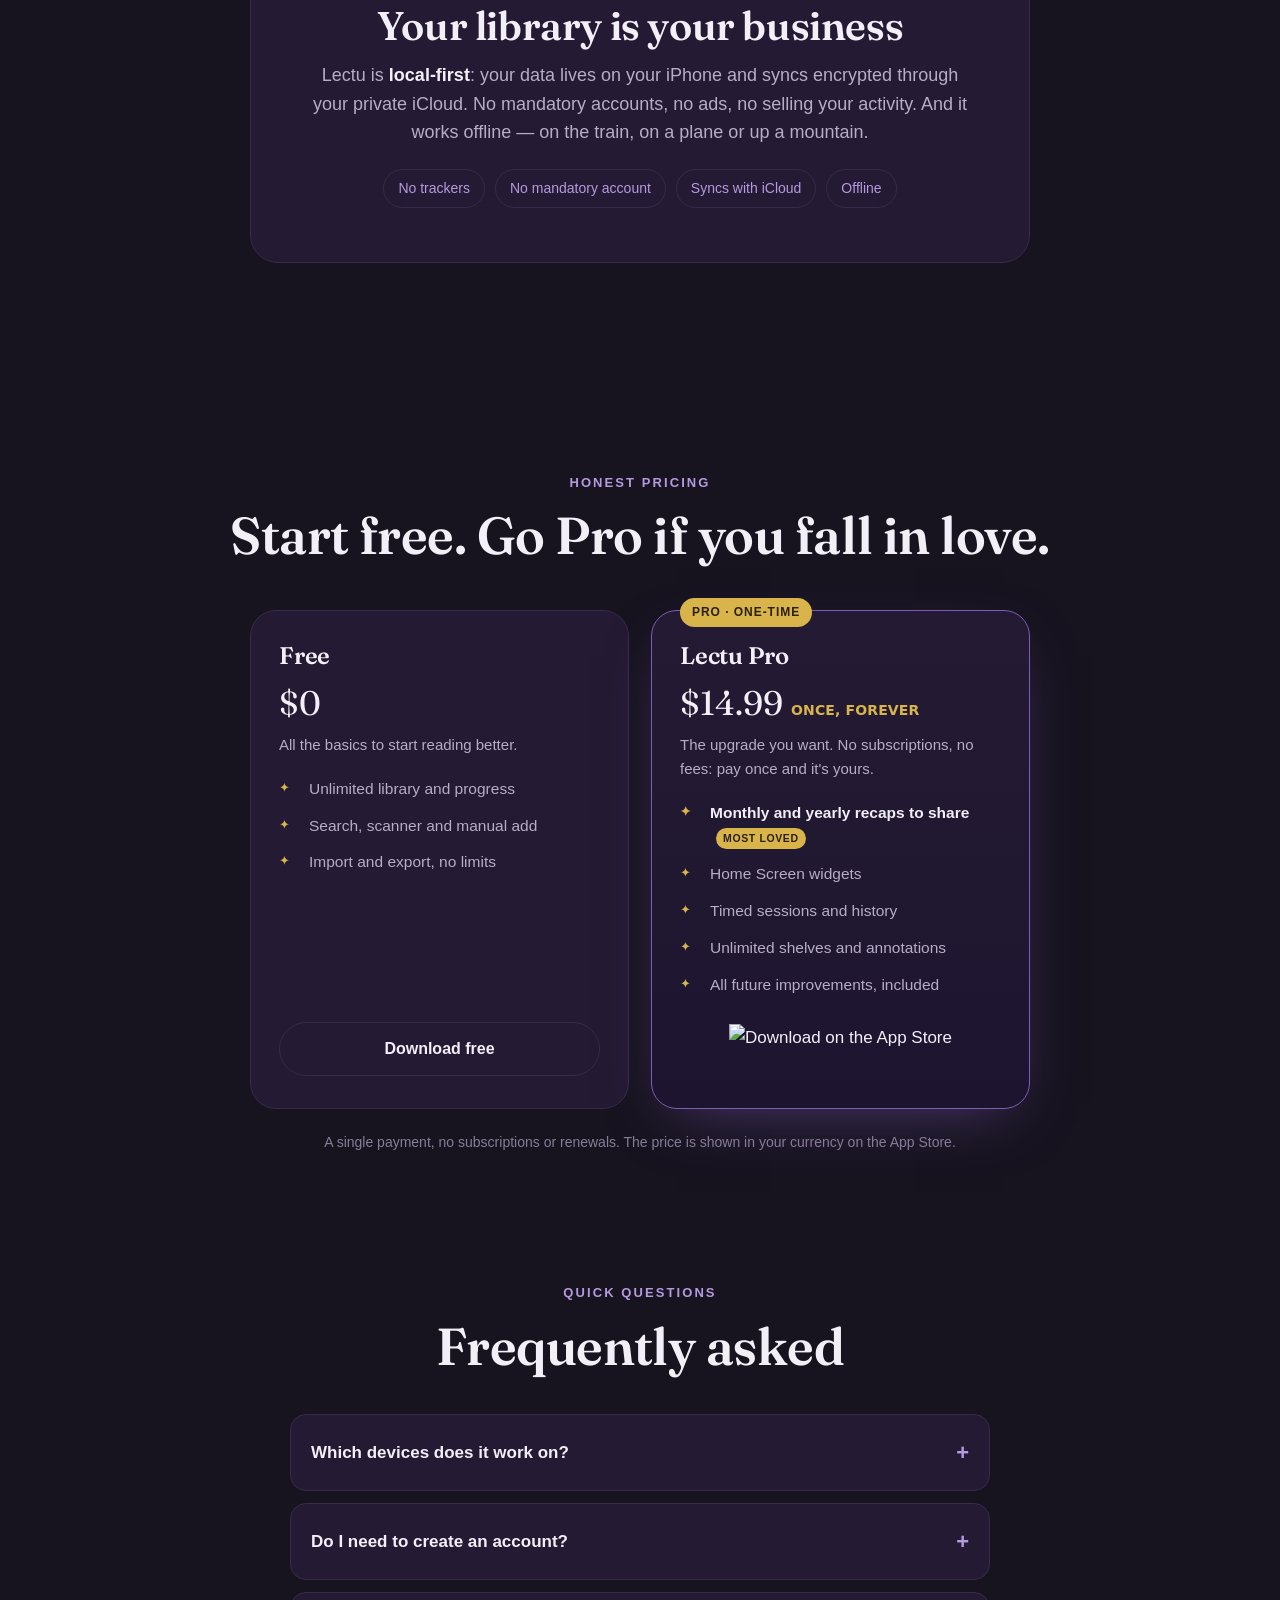
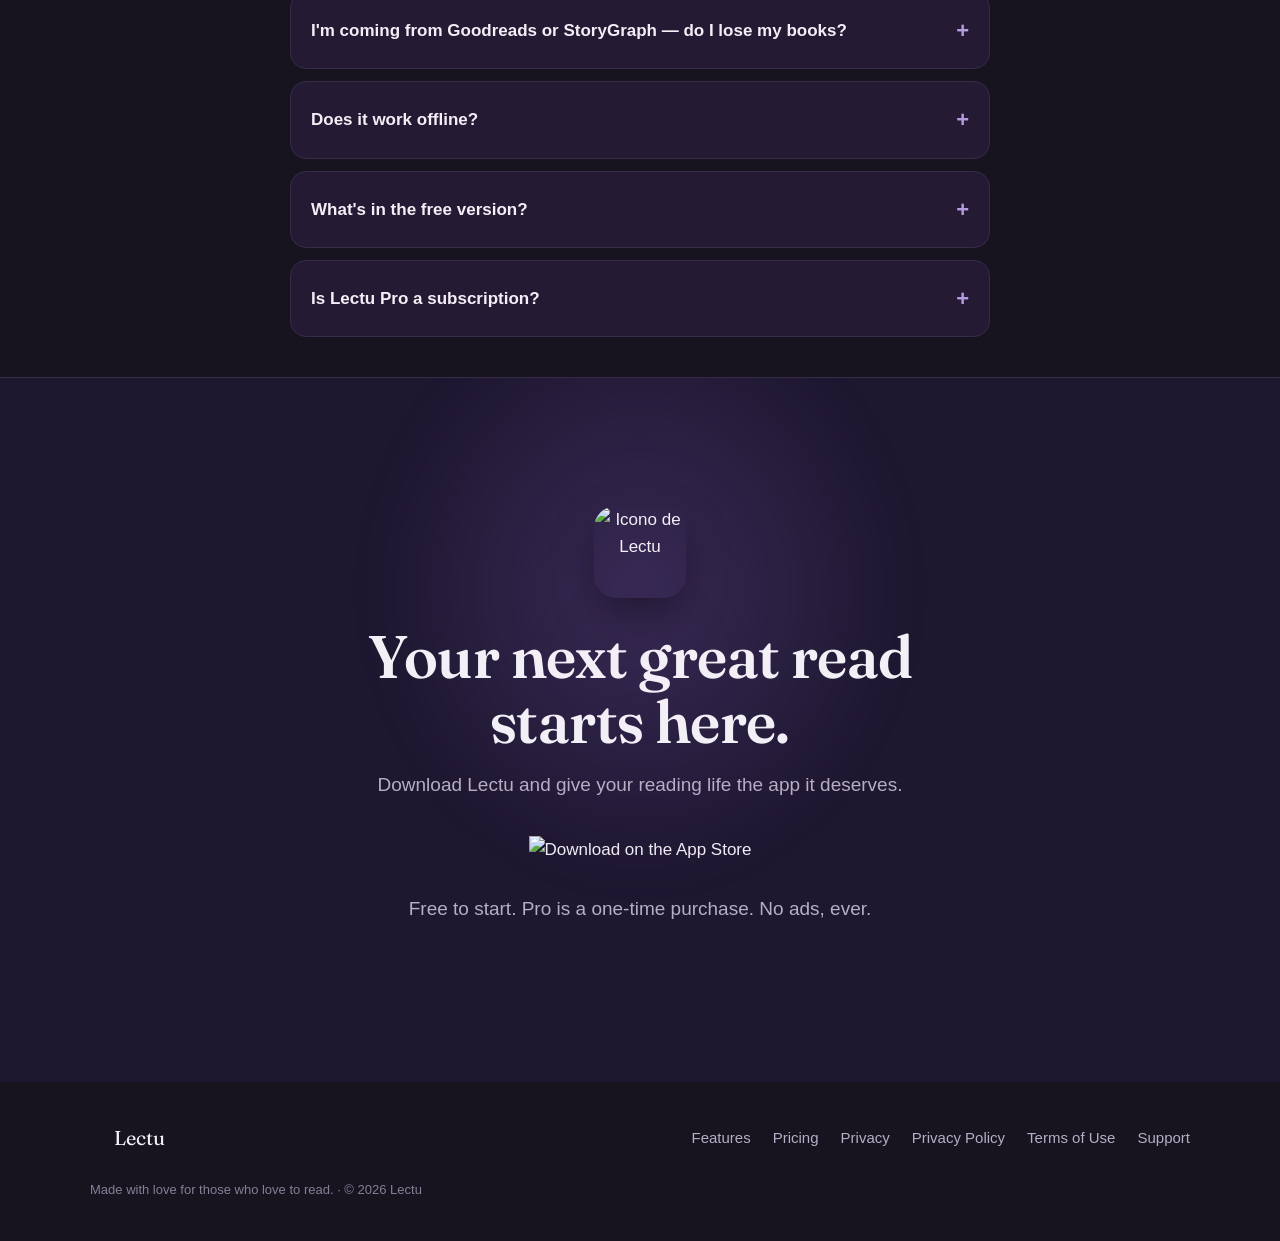
==== commit 33b76553: "improved landing" ====
--- a/lectu/index.html
+++ b/lectu/index.html
@@ -380,6 +380,7 @@
     <a href="#" class="appstore-badge appstore-badge--lg reveal">
       <img src="assets/appstore-badge-es.svg" data-i18n-src="badge.src" data-i18n-alt="badge.alt" alt="Descárgala en el App Store" />
     </a>
+    <p class="cta__mini" data-i18n="cta.mini">Gratis para empezar. Pro por un pago único. Sin anuncios, nunca.</p>
   </section>
 
   <!-- ══════════════════ FOOTER ══════════════════ -->
@@ -394,7 +395,7 @@
       <a href="#privacidad" data-i18n="footer.privacy">Privacidad</a>
       <a href="https://dprados.github.io/legal/privacy-policy.html" target="_blank" rel="noopener" data-i18n="footer.privacyPolicy">Política de privacidad</a>
       <a href="https://dprados.github.io/legal/terms-of-service.html" target="_blank" rel="noopener" data-i18n="footer.terms">Términos de uso</a>
-      <a href="mailto:dpappssupport@gmail.com" data-i18n="footer.support">Soporte</a>
+      <a href="#" data-i18n="footer.support">Soporte</a>
     </nav>
     <p class="footer__legal"><span data-i18n="footer.legal">Hecha con cariño para quien ama leer.</span> · © <span id="year"></span> Lectu</p>
   </footer>
--- a/lectu/styles.css
+++ b/lectu/styles.css
@@ -0,0 +1,431 @@
+/* ============================================================
+   Lectu — landing. "Tinta Violeta": deep violet-black, cream ink,
+   fountain-pen violet accent, gilt gold. Fraunces for display,
+   Literata for a literary touch, system sans for UI.
+   ============================================================ */
+
+:root {
+  --bg:        #17131F;   /* Tinta violet-black */
+  --bg-2:      #1E1730;   /* raised */
+  --surface:   #241A33;   /* cards / widget backdrop */
+  --surface-2: #2C2340;
+  --ink:       #F3EFF7;
+  --ink-soft:  #B7ADC6;
+  --ink-mute:  #877E97;
+  --line:      #362C49;
+  --violet:    #B49ADF;   /* accent (dark-mode) */
+  --violet-2:  #7E5CB8;
+  --violet-deep:#553A70;  /* ribbon cloth */
+  --gold:      #D9B44A;
+  --radius:    22px;
+  --maxw:      1180px;
+  --ease:      cubic-bezier(.2,.7,.2,1);
+}
+
+* { box-sizing: border-box; }
+
+html { scroll-behavior: smooth; }
+@media (prefers-reduced-motion: reduce) {
+  html { scroll-behavior: auto; }
+  * { animation: none !important; transition: none !important; }
+}
+
+body {
+  margin: 0;
+  background: var(--bg);
+  color: var(--ink);
+  font-family: -apple-system, BlinkMacSystemFont, "Segoe UI", Inter, Helvetica, Arial, sans-serif;
+  font-size: 17px;
+  line-height: 1.6;
+  -webkit-font-smoothing: antialiased;
+  text-rendering: optimizeLegibility;
+  overflow-x: hidden;
+}
+
+img, video { max-width: 100%; display: block; }
+a { color: inherit; text-decoration: none; }
+
+h1, h2, h3 {
+  font-family: "Fraunces", Georgia, serif;
+  font-weight: 600;
+  line-height: 1.08;
+  letter-spacing: -0.01em;
+  margin: 0;
+}
+h1 em, h2 em { font-style: italic; color: var(--violet); }
+
+.muted { color: var(--ink-soft); }
+
+/* ---------- buttons ---------- */
+.btn {
+  display: inline-flex; align-items: center; gap: 10px;
+  font-weight: 600; font-size: 16px;
+  padding: 13px 22px; border-radius: 999px;
+  border: 1px solid transparent; cursor: pointer;
+  transition: transform .18s var(--ease), background .2s, border-color .2s, box-shadow .2s;
+  white-space: nowrap;
+}
+.btn:active { transform: translateY(1px) scale(.99); }
+.btn--pill { background: var(--violet); color: #1a1326; }
+.btn--pill:hover { box-shadow: 0 8px 30px rgba(180,154,223,.35); transform: translateY(-2px); }
+.btn--ghost { background: transparent; color: var(--ink); border-color: var(--line); }
+.btn--ghost:hover { border-color: var(--violet); color: var(--violet); }
+.btn--block { width: 100%; justify-content: center; }
+.btn--lg { padding: 16px 28px; font-size: 18px; }
+
+.btn--app {
+  background: var(--ink); color: #17131F;
+  padding: 10px 22px 10px 18px;
+}
+.btn--app:hover { transform: translateY(-2px); box-shadow: 0 10px 34px rgba(243,239,247,.22); }
+.btn--app .btn__apple { width: 26px; height: 26px; }
+.btn--app span { display: flex; flex-direction: column; line-height: 1.05; text-align: left; }
+.btn--app small { font-size: 11px; font-weight: 600; opacity: .7; letter-spacing: .02em; }
+.btn--app strong { font-size: 18px; font-weight: 700; }
+
+/* ---------- official App Store badge ----------
+   Apple's artwork: keep aspect ratio, clear space and the built-in border.
+   Never recolor, rotate or distort — only scale height, width auto. */
+.appstore-badge { display: inline-flex; align-items: center; transition: transform .18s var(--ease); }
+.appstore-badge:hover { transform: translateY(-2px); }
+.appstore-badge img { height: 52px; width: auto; max-width: 100%; display: block; }
+.appstore-badge--lg img { height: 58px; }
+.appstore-badge--block { display: flex; justify-content: center; margin-top: auto; }
+
+/* ---------- nav ---------- */
+.nav {
+  position: sticky; top: 0; z-index: 100;
+  display: flex; align-items: center; gap: 18px;
+  padding: 14px clamp(16px, 4vw, 40px);
+  background: rgba(23,19,31,.72);
+  backdrop-filter: saturate(140%) blur(16px);
+  -webkit-backdrop-filter: saturate(140%) blur(16px);
+  border-bottom: 1px solid transparent;
+  transition: border-color .3s, background .3s;
+}
+.nav.is-scrolled { border-bottom-color: var(--line); }
+.nav__brand { display: flex; align-items: center; gap: 9px; margin-right: auto; }
+.nav__glyph { width: 20px; height: auto; filter: drop-shadow(0 1px 2px rgba(0,0,0,.4)); }
+.nav__word { font-family: "Fraunces", serif; font-weight: 600; font-size: 22px; letter-spacing: -0.01em; }
+.nav__links { display: flex; gap: 26px; margin-right: 8px; }
+.nav__links a { color: var(--ink-soft); font-size: 15px; font-weight: 500; transition: color .2s; }
+.nav__links a:hover { color: var(--ink); }
+.nav__cta { padding: 9px 18px; font-size: 15px; }
+.nav__end { display: flex; align-items: center; gap: 14px; }
+.lang { display: inline-flex; border: 1px solid var(--line); border-radius: 999px; padding: 2px; background: rgba(255,255,255,.03); }
+.lang__btn {
+  background: none; border: 0; cursor: pointer; color: var(--ink-mute);
+  font: 600 12px/1 system-ui, sans-serif; letter-spacing: .06em;
+  padding: 6px 10px; border-radius: 999px; transition: color .2s, background .2s;
+}
+.lang__btn:hover { color: var(--ink-soft); }
+.lang__btn.is-active { color: var(--bg); background: var(--ink); }
+.nav__burger { display: none; background: none; border: 0; cursor: pointer; width: 30px; height: 24px; position: relative; }
+.nav__burger span { position: absolute; left: 3px; right: 3px; height: 2px; background: var(--ink); border-radius: 2px; transition: transform .25s, opacity .2s; }
+.nav__burger span:first-child { top: 6px; } .nav__burger span:last-child { bottom: 6px; }
+.nav.is-open .nav__burger span:first-child { transform: translateY(5px) rotate(45deg); }
+.nav.is-open .nav__burger span:last-child { transform: translateY(-5px) rotate(-45deg); }
+
+/* ---------- hero ---------- */
+.hero {
+  position: relative;
+  max-width: var(--maxw); margin: 0 auto;
+  padding: clamp(48px, 8vw, 90px) clamp(16px, 4vw, 40px) 40px;
+  display: grid; grid-template-columns: 1.02fr .98fr; gap: 40px; align-items: center;
+}
+.hero__glow {
+  position: absolute; inset: -10% -20% auto auto; width: 60%; height: 120%;
+  background: radial-gradient(closest-side, rgba(126,92,184,.30), transparent 70%);
+  filter: blur(20px); z-index: 0; pointer-events: none;
+}
+.hero__grain {
+  position: absolute; inset: 0; z-index: 0; opacity: .5; pointer-events: none;
+  background-image: url("data:image/svg+xml,%3Csvg xmlns='http://www.w3.org/2000/svg' width='120' height='120'%3E%3Cfilter id='n'%3E%3CfeTurbulence type='fractalNoise' baseFrequency='.9' numOctaves='2'/%3E%3C/filter%3E%3Crect width='100%25' height='100%25' filter='url(%23n)' opacity='.035'/%3E%3C/svg%3E");
+}
+.hero__copy { position: relative; z-index: 2; }
+.eyebrow {
+  display: inline-block; font-size: 13px; font-weight: 600; letter-spacing: .14em; text-transform: uppercase;
+  color: var(--violet); margin-bottom: 20px;
+  padding: 6px 12px; border: 1px solid var(--line); border-radius: 999px;
+}
+.hero h1 { font-size: clamp(40px, 7vw, 74px); margin-bottom: 22px; }
+.hero__sub { font-size: clamp(17px, 2.2vw, 20px); color: var(--ink-soft); max-width: 30em; margin: 0 0 30px; }
+.hero__actions { display: flex; flex-wrap: wrap; gap: 14px; align-items: center; }
+.hero__trust { margin-top: 22px; font-size: 14px; color: var(--ink-mute); }
+
+/* hero phone stage */
+.hero__stage {
+  position: relative; z-index: 1; height: clamp(420px, 52vw, 560px);
+}
+.phone {
+  border-radius: 34px; background: #0d0a14;
+  padding: 8px; border: 1px solid rgba(255,255,255,.08);
+  box-shadow: 0 30px 70px -20px rgba(0,0,0,.7), 0 0 0 1px rgba(0,0,0,.4);
+  overflow: hidden;
+}
+.phone img, .phone video { border-radius: 27px; display: block; width: 100%; }
+/* Cover Flow demo: vertical phone slot; poster shows until the mp4 is dropped in. */
+.coverflow-demo__video { aspect-ratio: 1170 / 2532; object-fit: cover; background: #0d0a14; }
+.hero__stage .phone { position: absolute; width: 60%; }
+.phone--front { left: 18%; top: 6%; z-index: 3; animation: floaty 7s ease-in-out infinite; }
+.phone--back  { left: -2%; top: 20%; z-index: 2; transform: scale(.86) rotate(-6deg); opacity: .9; }
+.phone--side  { right: -4%; top: 12%; z-index: 1; transform: scale(.82) rotate(6deg); opacity: .82; }
+@keyframes floaty { 0%,100% { transform: translateY(0); } 50% { transform: translateY(-14px); } }
+
+/* ---------- marquee ---------- */
+.marquee { border-block: 1px solid var(--line); background: var(--bg-2); overflow: hidden; padding: 16px 0; }
+.marquee__track { display: flex; align-items: center; gap: 30px; width: max-content; animation: slide 34s linear infinite; }
+.marquee__track span { font-family: "Fraunces", serif; font-size: 22px; color: var(--ink); white-space: nowrap; }
+.marquee__track i { color: var(--gold); font-style: normal; font-size: 12px; }
+@keyframes slide { from { transform: translateX(0); } to { transform: translateX(-50%); } }
+
+/* ---------- section scaffolding ---------- */
+section { position: relative; }
+.section-head { max-width: var(--maxw); margin: 0 auto; padding: clamp(60px,9vw,110px) clamp(16px,4vw,40px) 0; text-align: center; }
+.section-head h2 { font-size: clamp(30px, 4.6vw, 52px); }
+.kicker { display: block; font-size: 13px; font-weight: 700; letter-spacing: .16em; text-transform: uppercase; color: var(--violet); margin-bottom: 14px; }
+.kicker--gold { color: var(--gold); }
+
+/* ---------- manifesto pillars ---------- */
+.manifesto { max-width: var(--maxw); margin: 0 auto; padding: 0 clamp(16px,4vw,40px) 20px; }
+.pillars { display: grid; grid-template-columns: repeat(4,1fr); gap: 18px; margin-top: 46px; }
+.pillar {
+  background: var(--surface); border: 1px solid var(--line); border-radius: var(--radius);
+  padding: 26px 22px; transition: transform .25s var(--ease), border-color .25s;
+}
+.pillar:hover { transform: translateY(-4px); border-color: var(--violet-2); }
+/* Unified line-icon set (same stroke, weight and family across all four). */
+.pillar__icon {
+  margin-bottom: 14px; height: 44px; width: 44px;
+  display: flex; align-items: center; justify-content: center;
+  border-radius: 13px; background: rgba(180,154,223,.12); border: 1px solid var(--line);
+}
+.pillar__icon svg {
+  width: 26px; height: 26px; fill: none; stroke: var(--violet);
+  stroke-width: 1.6; stroke-linecap: round; stroke-linejoin: round;
+}
+.pillar h3 { font-size: 21px; margin-bottom: 8px; }
+.pillar p { color: var(--ink-soft); font-size: 15.5px; margin: 0; }
+
+/* ---------- feature blocks ---------- */
+.feature {
+  max-width: var(--maxw); margin: 0 auto;
+  padding: clamp(56px,8vw,104px) clamp(16px,4vw,40px);
+  display: grid; grid-template-columns: 1fr 1fr; gap: clamp(30px,5vw,70px); align-items: center;
+}
+.feature--rev .feature__text { order: 2; }
+.feature__text h2 { font-size: clamp(28px, 4vw, 44px); margin-bottom: 16px; }
+.feature__text > p { color: var(--ink-soft); font-size: 18px; margin: 0 0 22px; }
+.ticks { list-style: none; padding: 0; margin: 0; display: grid; gap: 12px; }
+.ticks li { position: relative; padding-left: 30px; color: var(--ink); font-size: 16px; }
+.ticks li::before {
+  content: "✦"; position: absolute; left: 0; top: 1px; color: var(--gold); font-size: 13px;
+}
+.ticks li strong { color: var(--violet); font-weight: 600; }
+
+.feature__media { position: relative; display: flex; justify-content: center; align-items: center; min-height: 420px; }
+.feature__media .phone { width: min(300px, 76%); }
+.feature__media .phone--peek {
+  position: absolute; width: min(200px, 50%); right: 2%; bottom: -6%;
+  transform: rotate(6deg); z-index: 3; box-shadow: 0 24px 60px -18px rgba(0,0,0,.75);
+}
+.feature--rev .feature__media .phone--peek { right: auto; left: 2%; transform: rotate(-6deg); }
+
+/* widget float (feature 2) */
+.widget-float {
+  position: absolute; left: -2%; bottom: 4%; width: min(320px, 70%); z-index: 4;
+  border-radius: 20px; overflow: hidden; transform: rotate(-4deg);
+  box-shadow: 0 26px 60px -18px rgba(0,0,0,.8); border: 1px solid rgba(255,255,255,.08);
+}
+
+/* ---------- import band (own visual band, conversion) ---------- */
+.import-band {
+  position: relative; overflow: hidden;
+  background: linear-gradient(180deg, #201a30, #17131F);
+  border-block: 1px solid var(--line); margin: 20px 0;
+}
+.import-band__glow {
+  position: absolute; inset: auto -10% -40% auto; width: 55%; height: 120%;
+  background: radial-gradient(closest-side, rgba(217,180,74,.14), transparent 70%); filter: blur(12px);
+}
+.import-band__inner { position: relative; z-index: 1; }
+
+/* ---------- spotlight (wrapped) ---------- */
+.spotlight {
+  position: relative; overflow: hidden;
+  background: linear-gradient(180deg, #201636, #17131F);
+  border-block: 1px solid var(--line);
+  margin-top: 20px;
+}
+.spotlight__glow { position: absolute; inset: auto auto -40% -10%; width: 60%; height: 120%;
+  background: radial-gradient(closest-side, rgba(217,180,74,.16), transparent 70%); filter: blur(10px); }
+.spotlight { display: grid; grid-template-columns: 1fr 1fr; gap: 40px; align-items: center;
+  max-width: var(--maxw); margin-inline: auto; padding: clamp(56px,8vw,96px) clamp(16px,4vw,40px); }
+.spotlight__text { position: relative; z-index: 2; }
+.spotlight__text h2 { font-size: clamp(32px,5vw,56px); margin-bottom: 18px; }
+.spotlight__text p { color: var(--ink-soft); font-size: 18px; max-width: 30em; margin: 0 0 26px; }
+.spotlight__media { display: flex; justify-content: center; position: relative; z-index: 2; }
+.phone--tall { width: min(300px, 80%); }
+
+/* ---------- gallery ---------- */
+.gallery { padding-bottom: 20px; }
+.gallery__scroll {
+  display: flex; gap: 20px; overflow-x: auto; scroll-snap-type: x mandatory;
+  padding: 40px clamp(16px,4vw,40px); margin-top: 8px;
+  scrollbar-width: none;
+}
+.gallery__scroll::-webkit-scrollbar { display: none; }
+.gallery__item { flex: 0 0 auto; width: 230px; scroll-snap-align: center; }
+.gallery__item img {
+  border-radius: 26px; border: 1px solid rgba(255,255,255,.07);
+  box-shadow: 0 20px 44px -18px rgba(0,0,0,.7);
+}
+.gallery__hint { text-align: center; color: var(--ink-mute); font-size: 14px; margin: 0; }
+
+/* ---------- privacy ---------- */
+.privacy { max-width: var(--maxw); margin: 0 auto; padding: clamp(56px,8vw,100px) clamp(16px,4vw,40px); }
+.privacy__card {
+  background: var(--surface); border: 1px solid var(--line); border-radius: 28px;
+  padding: clamp(30px,5vw,54px); text-align: center; max-width: 780px; margin: 0 auto;
+}
+.privacy__icon { font-size: 34px; }
+.privacy__card h2 { font-size: clamp(26px,3.6vw,40px); margin: 12px 0 14px; }
+.privacy__card p { color: var(--ink-soft); font-size: 18px; margin: 0 auto 22px; max-width: 40em; }
+.privacy__card p strong { color: var(--ink); }
+.privacy__tags { display: flex; flex-wrap: wrap; gap: 10px; justify-content: center; }
+.privacy__tags span { font-size: 14px; color: var(--violet); border: 1px solid var(--line); padding: 7px 14px; border-radius: 999px; }
+
+/* ---------- pricing ---------- */
+.pricing { max-width: var(--maxw); margin: 0 auto; padding-bottom: 20px; }
+.plans { display: grid; grid-template-columns: 1fr 1fr; gap: 22px; max-width: 860px; margin: 46px auto 0; padding: 0 clamp(16px,4vw,40px); }
+.plan {
+  position: relative; background: var(--surface); border: 1px solid var(--line);
+  border-radius: 26px; padding: 32px 28px; display: flex; flex-direction: column;
+}
+.plan--pro { border-color: var(--violet-2); background: linear-gradient(180deg, #241A33, #1d1530); box-shadow: 0 20px 60px -26px rgba(126,92,184,.6); }
+.plan__badge {
+  position: absolute; top: -13px; left: 28px; background: var(--gold); color: #2a2010;
+  font-size: 12px; font-weight: 800; letter-spacing: .08em; text-transform: uppercase;
+  padding: 5px 12px; border-radius: 999px;
+}
+.plan h3 { font-size: 24px; margin-bottom: 4px; }
+.plan__price { font-family: "Fraunces", serif; font-size: 34px; margin: 4px 0 2px; display: flex; align-items: baseline; flex-wrap: wrap; gap: 8px; }
+.plan__price span { font-family: system-ui, sans-serif; font-size: 14px; font-weight: 600; letter-spacing: .01em; color: var(--gold); text-transform: uppercase; }
+.plan__tag { color: var(--ink-soft); margin: 0 0 20px; font-size: 15px; }
+.ticks--plan { margin-bottom: 26px; }
+.ticks--plan li { font-size: 15.5px; color: var(--ink-soft); }
+/* Pro's headline perk: brighter text + a "most loved" mini-label. */
+.tick--pro { color: var(--ink) !important; font-weight: 600; }
+.tick__hot {
+  display: inline-block; margin-left: 6px; vertical-align: middle;
+  font-size: 10.5px; font-weight: 800; letter-spacing: .06em; text-transform: uppercase;
+  color: #2a2010; background: var(--gold); padding: 2px 7px; border-radius: 999px;
+}
+.plan .btn { margin-top: auto; }
+.pricing__note { text-align: center; color: var(--ink-mute); font-size: 14px; margin: 22px auto 0; }
+
+/* ---------- faq ---------- */
+.faq { max-width: 780px; margin: 0 auto; padding-bottom: 40px; }
+.faq__list { margin-top: 40px; padding: 0 clamp(16px,4vw,40px); display: grid; gap: 12px; }
+.faq details {
+  background: var(--surface); border: 1px solid var(--line); border-radius: 16px; padding: 4px 20px;
+  transition: border-color .2s;
+}
+.faq details[open] { border-color: var(--violet-2); }
+.faq summary {
+  list-style: none; cursor: pointer; font-weight: 600; font-size: 17px;
+  padding: 16px 0; display: flex; justify-content: space-between; align-items: center; gap: 12px;
+}
+.faq summary::-webkit-details-marker { display: none; }
+.faq summary::after { content: "+"; color: var(--violet); font-size: 22px; transition: transform .2s; }
+.faq details[open] summary::after { transform: rotate(45deg); }
+.faq details p { margin: 0 0 18px; color: var(--ink-soft); }
+
+/* ---------- final cta ---------- */
+.cta {
+  position: relative; overflow: hidden; text-align: center;
+  padding: clamp(70px,10vw,130px) clamp(16px,4vw,40px);
+  background: var(--bg-2); border-top: 1px solid var(--line);
+}
+.cta__glow { position: absolute; inset: -30% 20% auto 20%; height: 120%;
+  background: radial-gradient(closest-side, rgba(126,92,184,.28), transparent 70%); filter: blur(20px); }
+.cta__icon { width: 92px; height: 92px; border-radius: 22px; margin: 0 auto 26px; position: relative; z-index: 2;
+  box-shadow: 0 18px 50px -14px rgba(0,0,0,.7); }
+.cta h2 { position: relative; z-index: 2; font-size: clamp(32px,5.5vw,60px); margin-bottom: 16px; }
+.cta > p { position: relative; z-index: 2; color: var(--ink-soft); font-size: 19px; margin: 0 auto 30px; max-width: 32em; }
+.cta .btn { position: relative; z-index: 2; }
+.cta .appstore-badge { margin-top: 6px; }
+.cta__mini { position: relative; z-index: 2; color: var(--ink-mute); font-size: 14px; margin-top: 40px; }
+
+/* ---------- footer ---------- */
+.footer {
+  max-width: var(--maxw); margin: 0 auto;
+  padding: 40px clamp(16px,4vw,40px); display: flex; flex-wrap: wrap; align-items: center; gap: 18px;
+}
+.footer__brand { display: flex; align-items: center; gap: 8px; font-family: "Fraunces", serif; font-size: 20px; margin-right: auto; }
+.footer__glyph { width: 16px; }
+.footer__links { display: flex; flex-wrap: wrap; gap: 14px 22px; }
+.footer__links a { color: var(--ink-soft); font-size: 15px; }
+.footer__links a:hover { color: var(--ink); }
+.footer__legal { width: 100%; color: var(--ink-mute); font-size: 13px; margin: 8px 0 0; }
+
+/* ---------- reveal on scroll ---------- */
+.reveal { opacity: 0; transform: translateY(24px); transition: opacity .7s var(--ease), transform .7s var(--ease); }
+.reveal.is-in { opacity: 1; transform: none; }
+
+/* ============================================================
+   Responsive
+   ============================================================ */
+@media (max-width: 900px) {
+  .nav__links { display: none; }
+  .nav__burger { display: block; }
+  .nav.is-open .nav__links {
+    display: flex; flex-direction: column; gap: 4px;
+    position: absolute; top: 100%; left: 0; right: 0;
+    background: rgba(23,19,31,.97); backdrop-filter: blur(16px);
+    padding: 12px clamp(16px,4vw,40px) 20px; border-bottom: 1px solid var(--line);
+  }
+  .nav.is-open .nav__links a { padding: 10px 0; font-size: 17px; }
+  .nav__cta { display: none; }
+
+  .hero { grid-template-columns: 1fr; padding-top: 40px; }
+  /* Clip the floating phones to the stage so they can't push page width (item 10). */
+  .hero__stage { height: 78vw; max-height: 560px; order: 2; overflow: hidden; border-radius: 26px; }
+  .hero__glow { inset: -6% -30% auto auto; }
+
+  .pillars { grid-template-columns: 1fr 1fr; }
+
+  .feature { grid-template-columns: 1fr; gap: 30px; }
+  .feature--rev .feature__text { order: 0; }
+  .feature__media { order: 2; min-height: 0; }
+
+  .spotlight { grid-template-columns: 1fr; text-align: center; }
+  .spotlight__text p { margin-inline: auto; }
+}
+
+@media (max-width: 520px) {
+  body { font-size: 16px; }
+  /* Item 2: keep the four pillars as a 2×2 grid on mobile. */
+  .pillars { grid-template-columns: 1fr 1fr; gap: 12px; }
+  .pillar { padding: 20px 16px; }
+  .pillar h3 { font-size: 18px; }
+  .pillar p { font-size: 14px; }
+
+  .hero__actions { flex-direction: column; align-items: stretch; }
+  .hero__actions .btn { justify-content: center; }
+  .hero__actions .appstore-badge { justify-content: center; }
+  .gallery__item { width: 68vw; }
+  .footer { flex-direction: column; align-items: flex-start; }
+
+  /* Item 4: two pricing cards side by side on mobile, Pro never subordinate. */
+  .plans { grid-template-columns: 1fr 1fr; gap: 10px; }
+  .plan { padding: 22px 13px; min-width: 0; }
+  .plan h3 { font-size: 19px; }
+  .plan__price { font-size: 25px; }
+  .plan__price span { font-size: 11px; }
+  .plan__tag { font-size: 13px; }
+  .plan__badge { left: 13px; font-size: 10px; padding: 4px 9px; }
+  .ticks--plan li { font-size: 13px; padding-left: 22px; }
+  .tick__hot { display: inline-block; margin: 4px 0 0; }
+  .appstore-badge--block img { height: 40px; }
+}
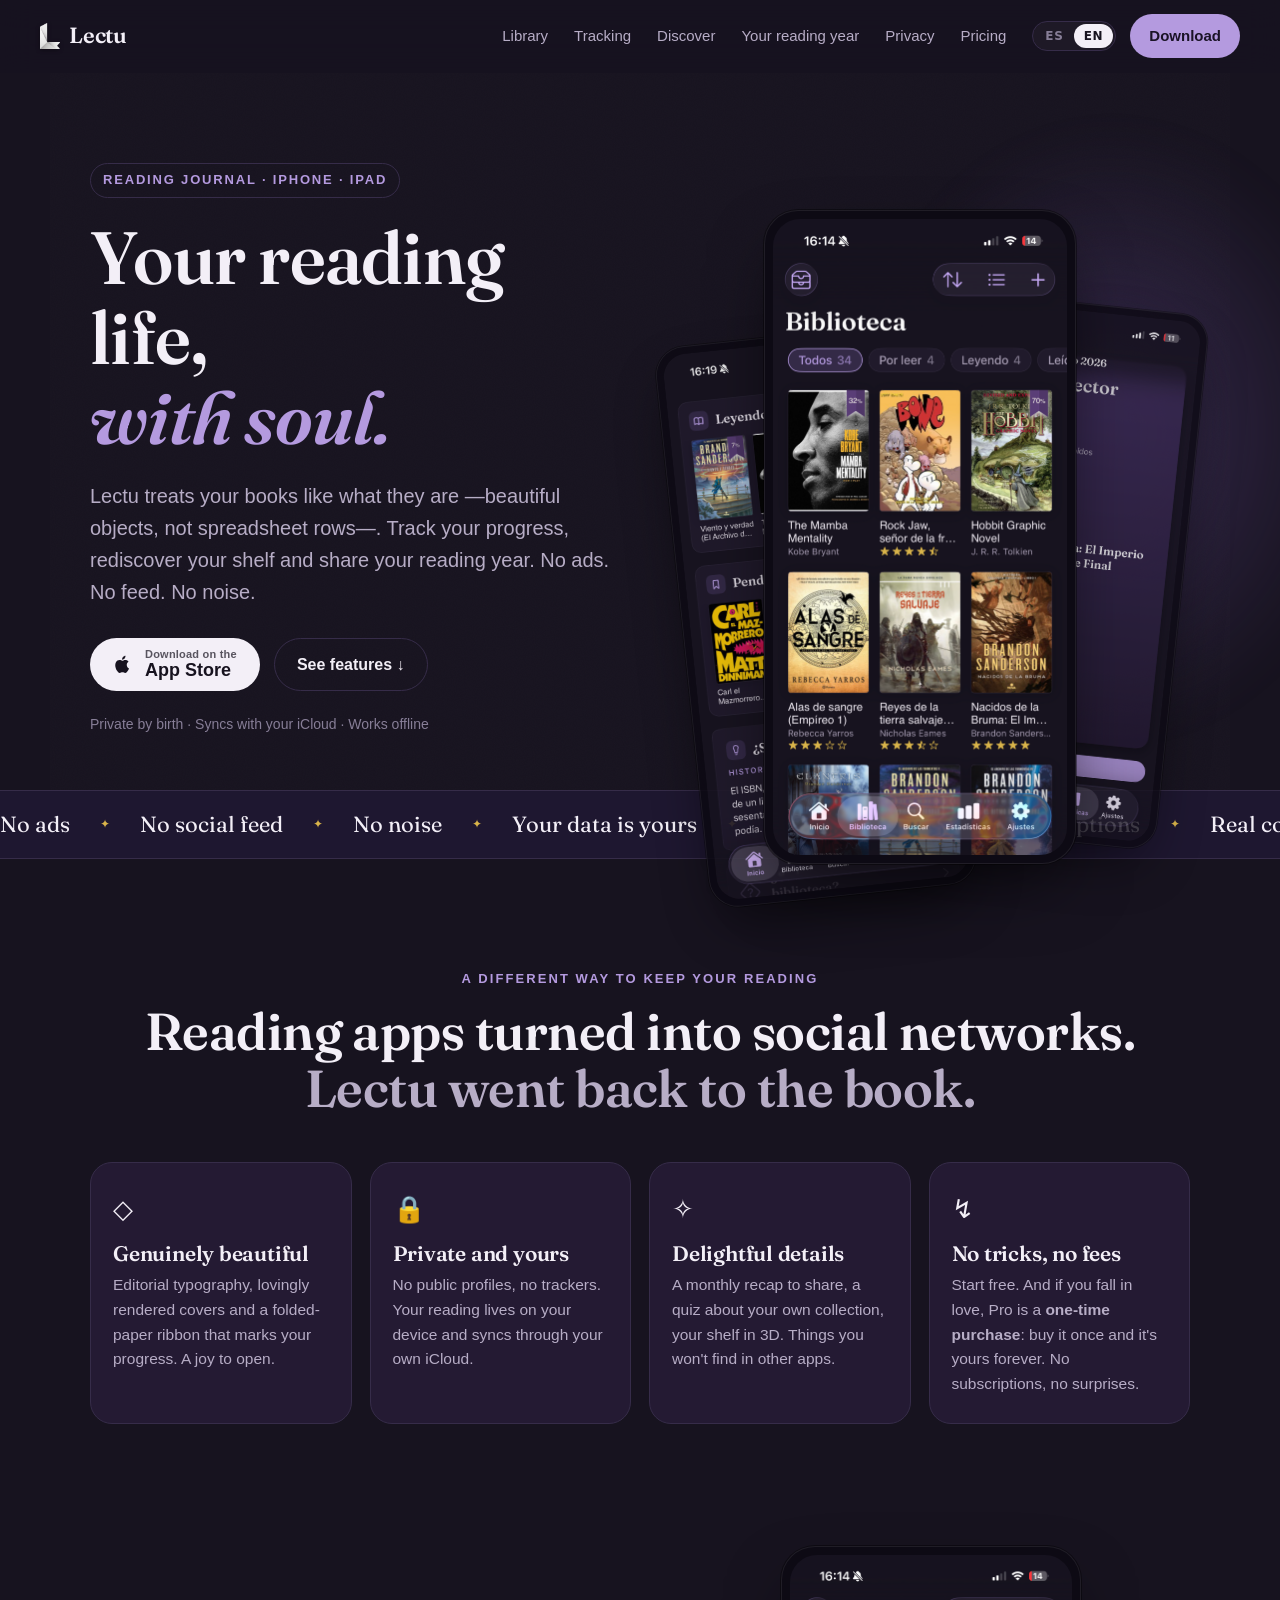
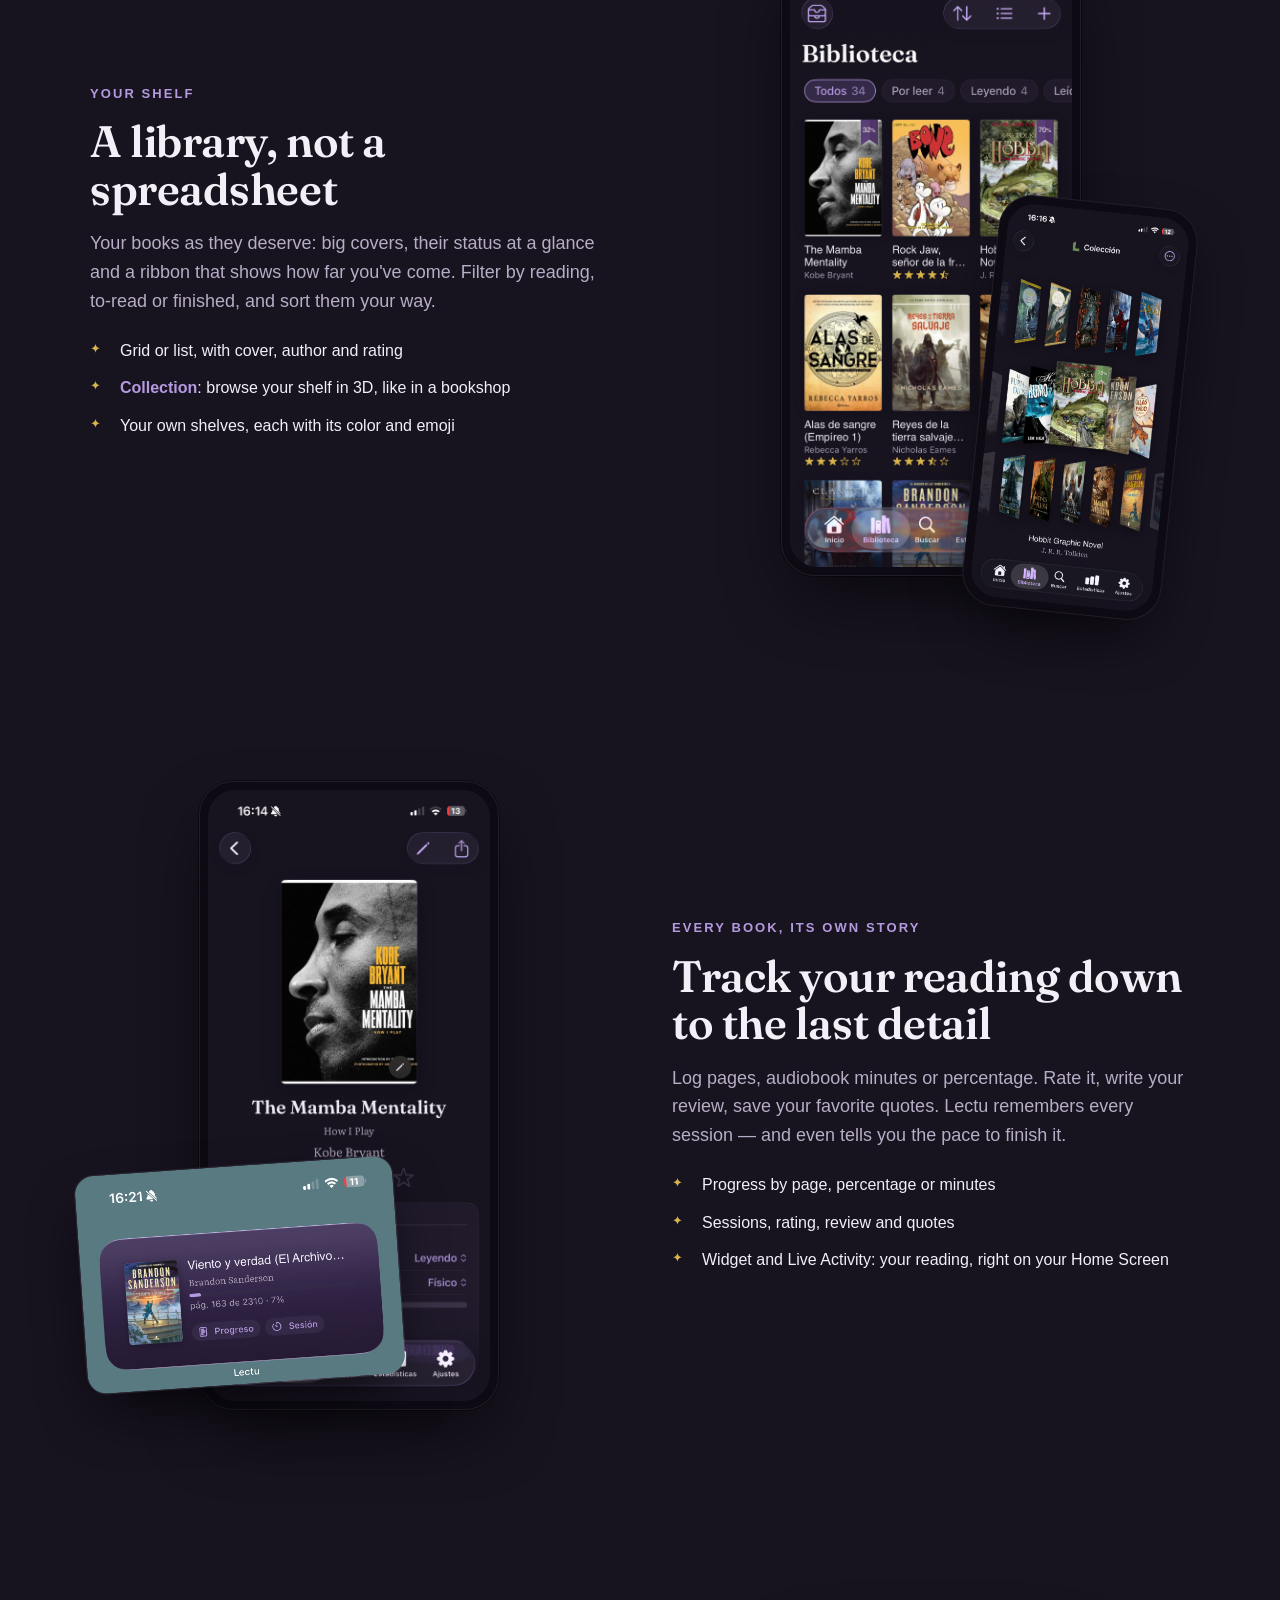
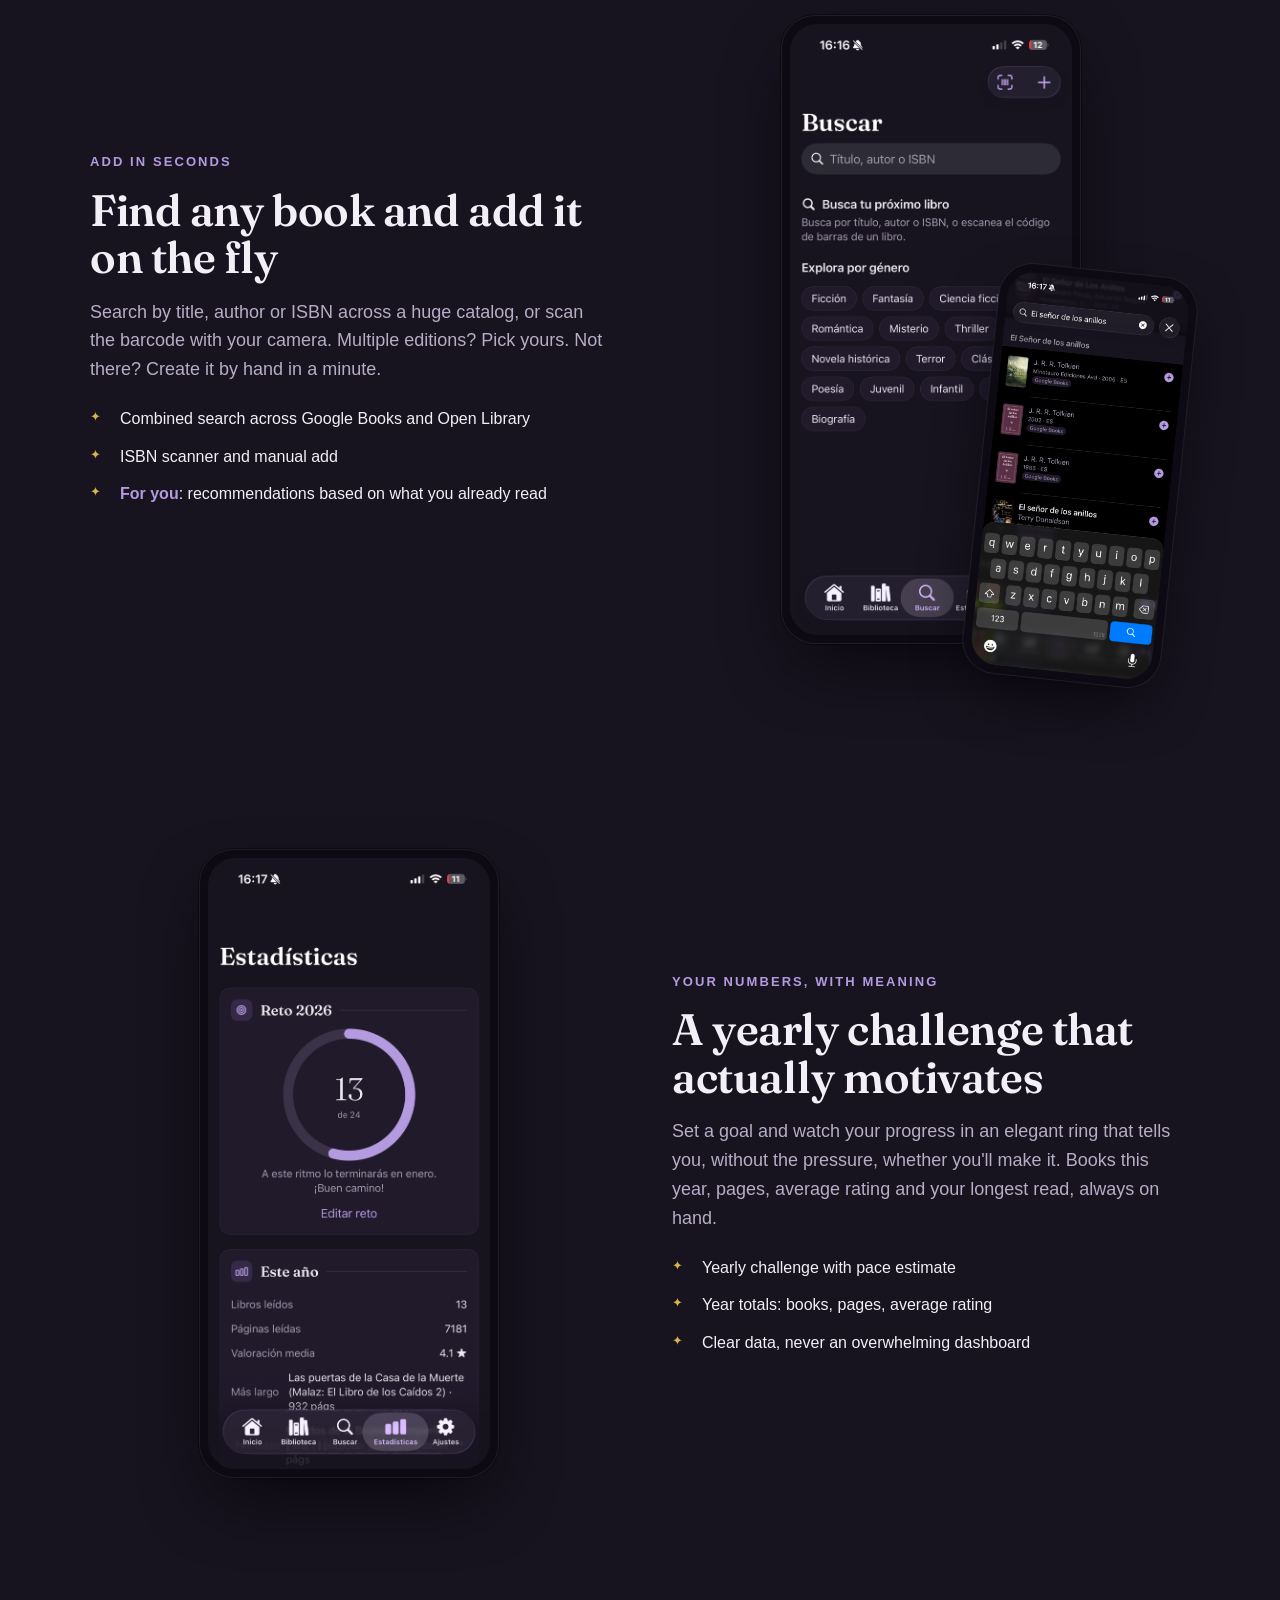
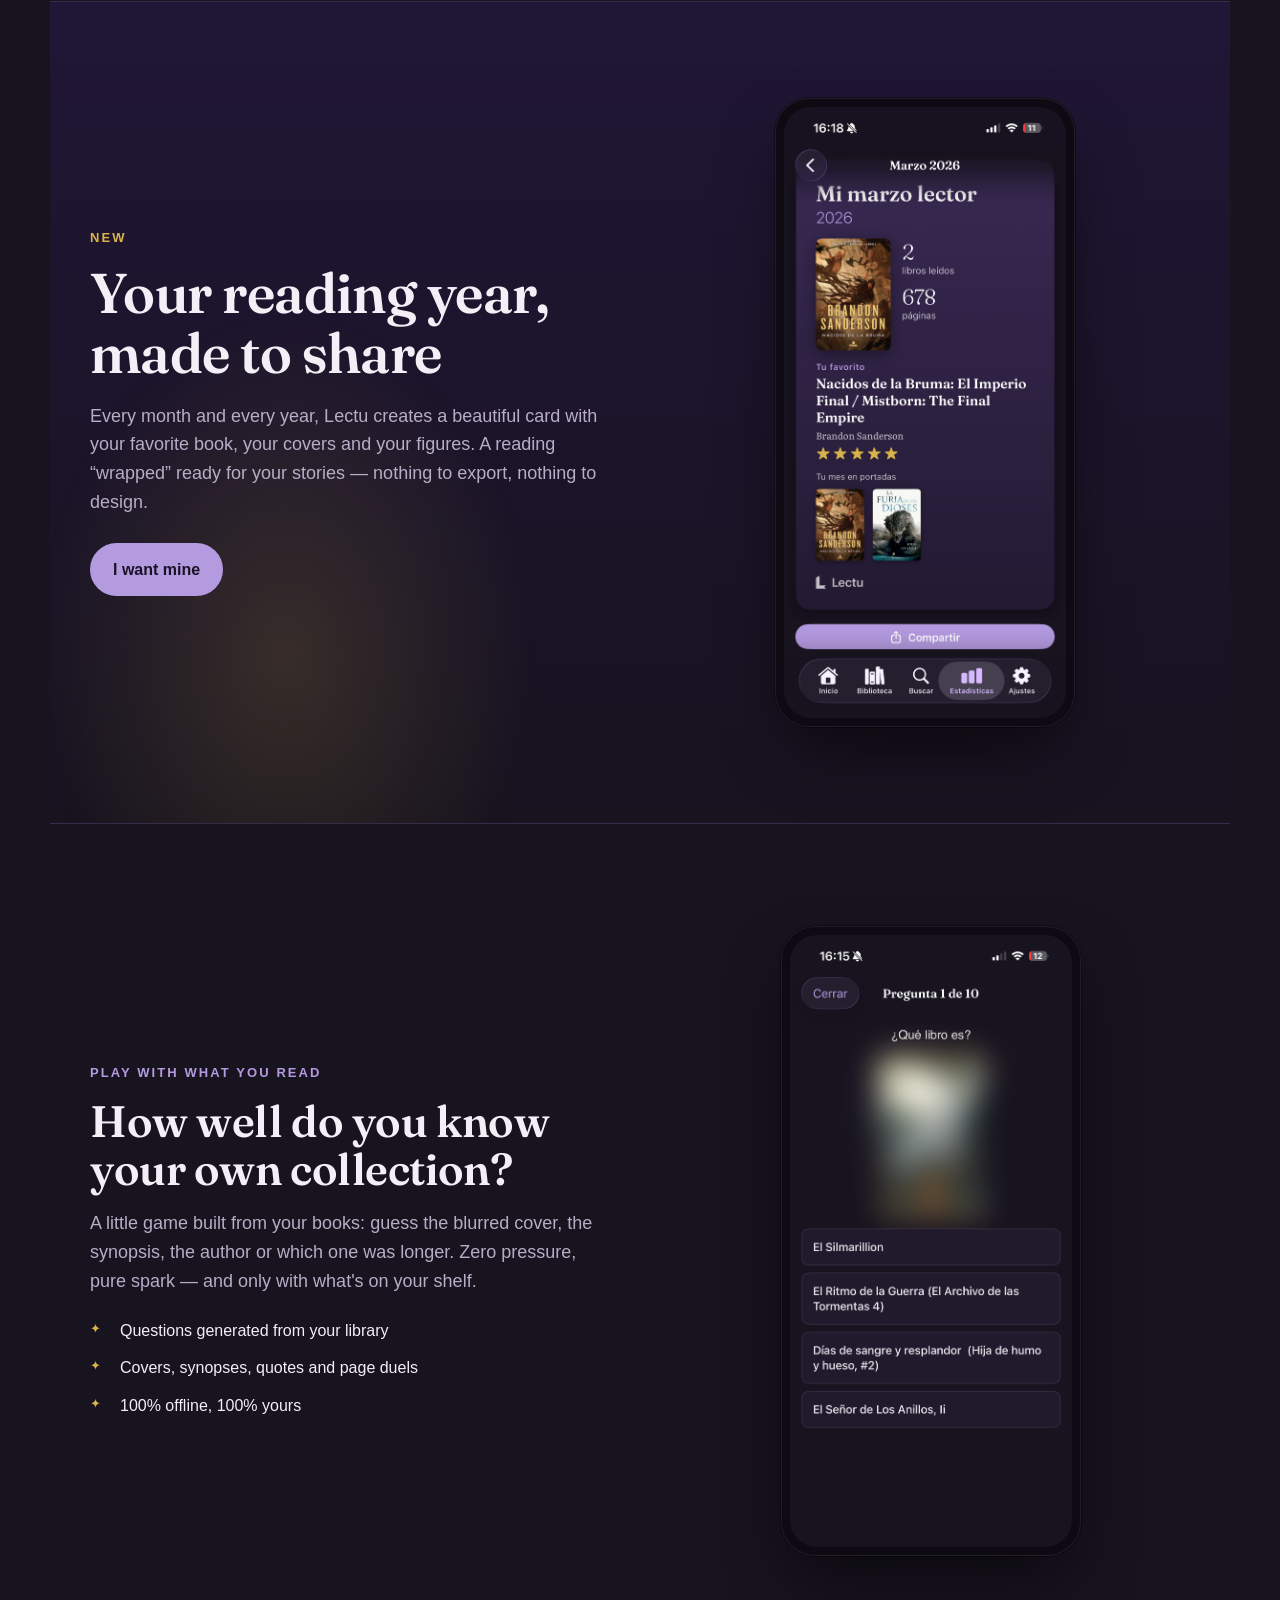
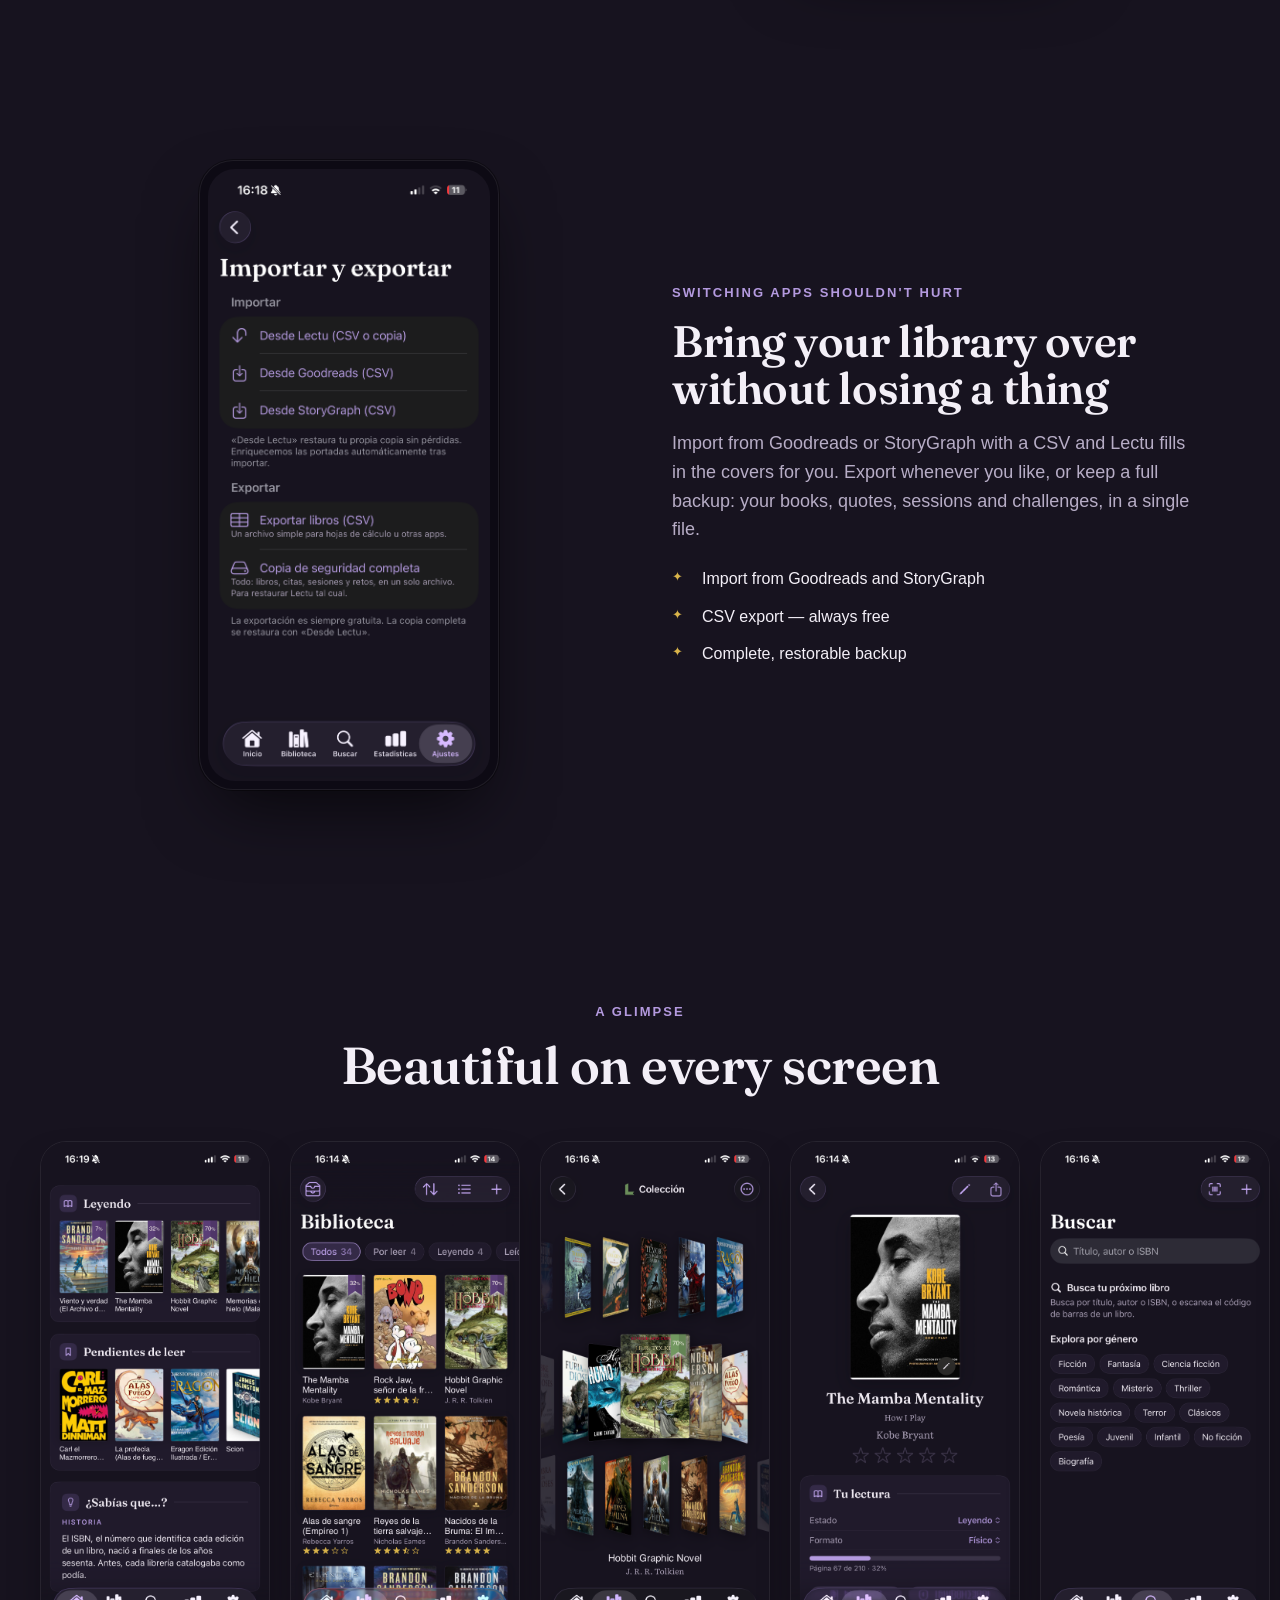
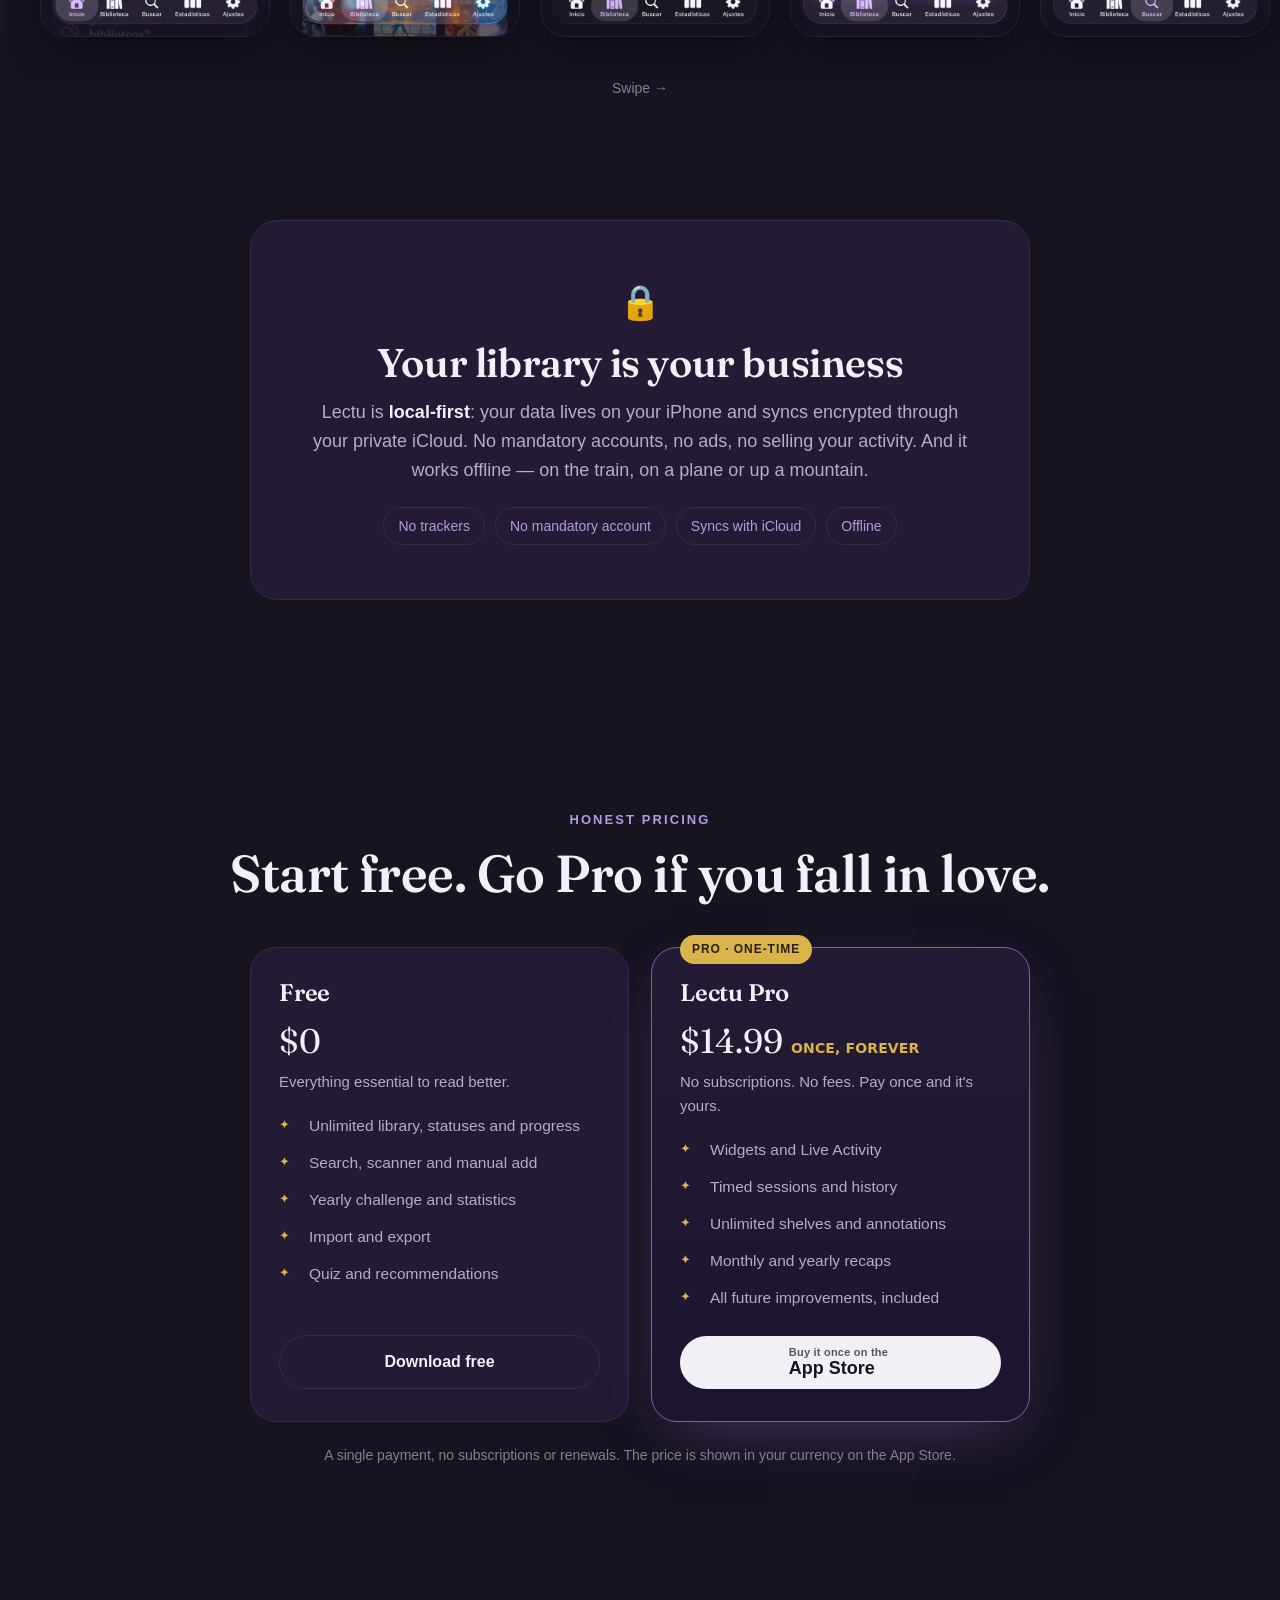
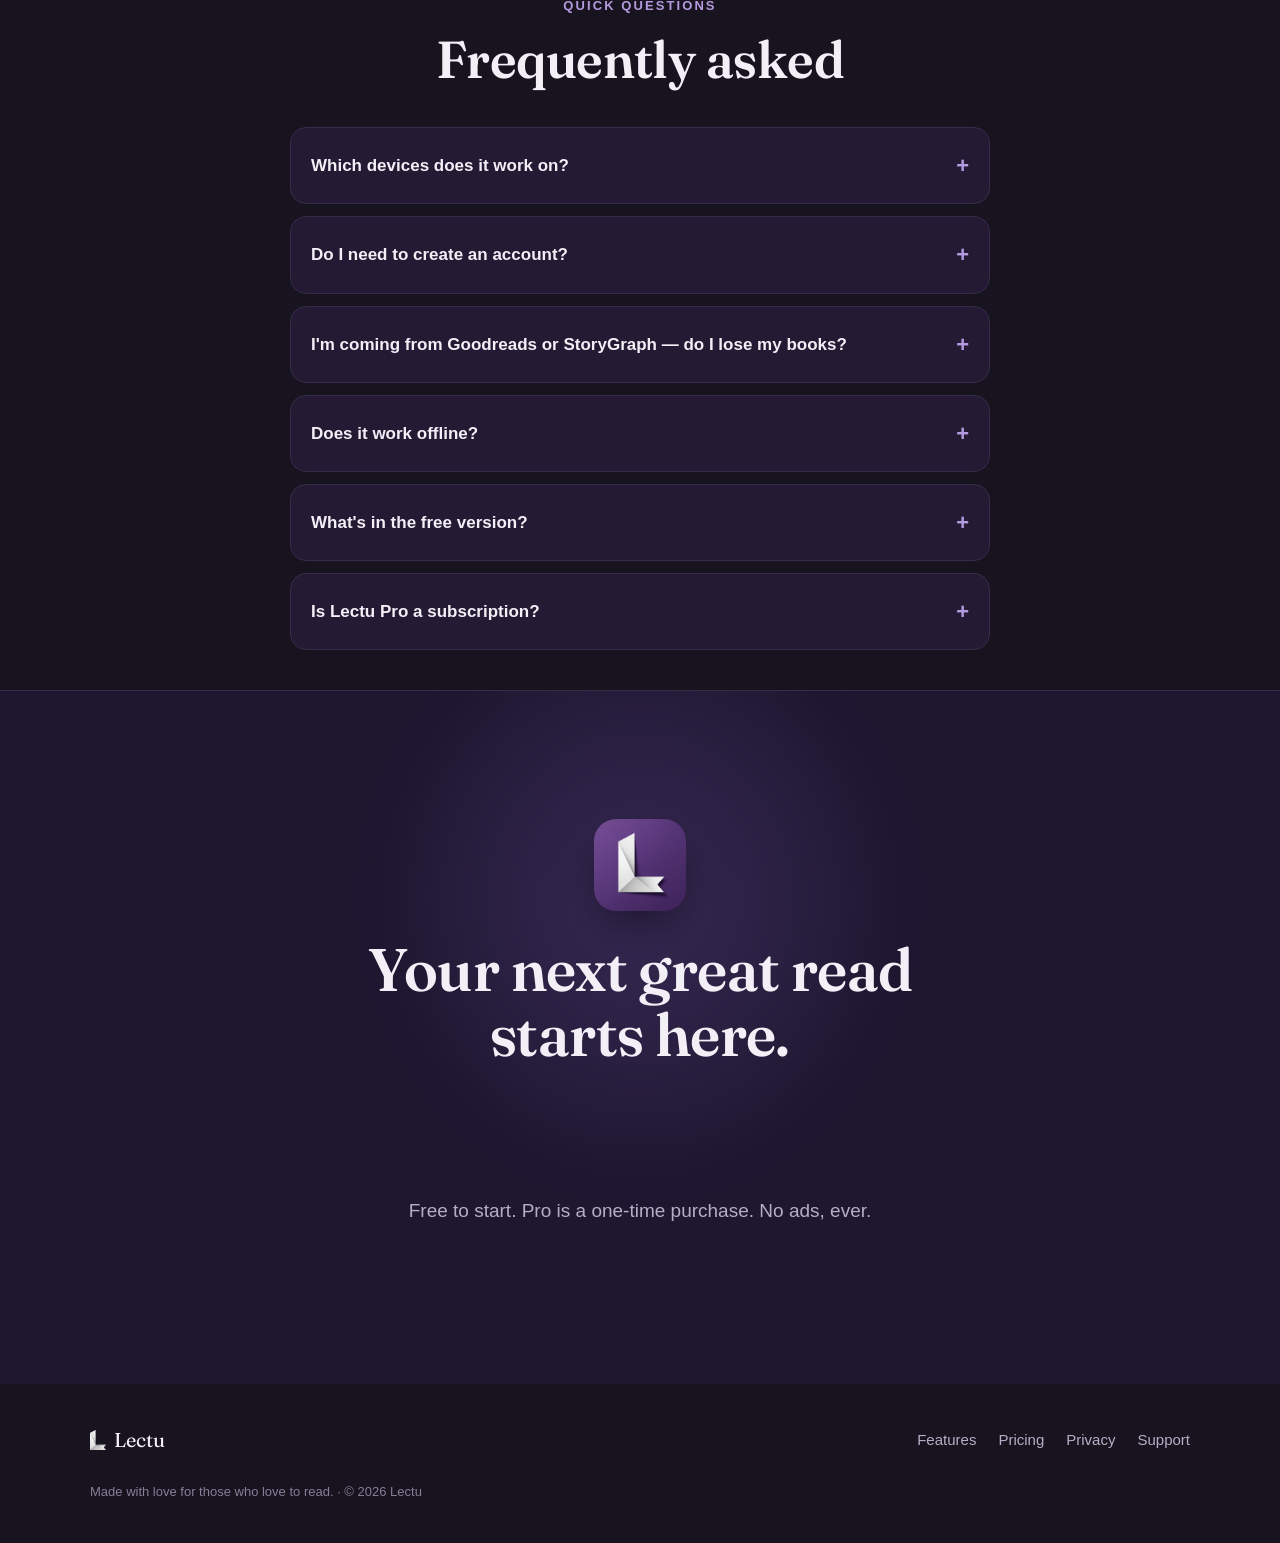
==== commit fbff175f: "Added lectu's landing page" ====
--- a/lectu/index.html
+++ b/lectu/index.html
@@ -65,12 +65,13 @@
         Sin anuncios. Sin feed. Sin ruido.
       </p>
       <div class="hero__actions">
-        <a href="#" class="appstore-badge">
-          <img src="assets/appstore-badge-es.svg" data-i18n-src="badge.src" data-i18n-alt="badge.alt" alt="Descárgala en el App Store" />
+        <a href="#descargar" class="btn btn--app">
+          <svg viewBox="0 0 24 24" aria-hidden="true" class="btn__apple"><path fill="currentColor" d="M16.36 12.9c.02 2.36 2.07 3.14 2.1 3.16-.02.06-.33 1.12-1.08 2.22-.65.95-1.32 1.9-2.38 1.92-1.04.02-1.37-.61-2.56-.61-1.19 0-1.56.59-2.54.63-1.02.04-1.8-1.03-2.46-1.98-1.34-1.94-2.37-5.48-.99-7.87.68-1.19 1.9-1.94 3.22-1.96 1-.02 1.95.68 2.56.68.61 0 1.76-.84 2.97-.72.5.02 1.93.2 2.84 1.53-.07.05-1.7 1-1.68 2.97M14.4 6.9c.54-.66.9-1.57.8-2.48-.78.03-1.72.52-2.28 1.18-.5.58-.94 1.51-.82 2.4.87.07 1.76-.44 2.3-1.1"/></svg>
+          <span><small data-i18n="cta.appSmall">Descárgala en el</small><strong>App Store</strong></span>
         </a>
         <a href="#tour" class="btn btn--ghost" data-i18n="hero.features">Ver funciones ↓</a>
       </div>
-      <p class="hero__trust" data-i18n="hero.trust">Privada por diseño · Sincroniza con tu iCloud · Funciona sin conexión</p>
+      <p class="hero__trust" data-i18n="hero.trust">Privada de nacimiento · Sincroniza con tu iCloud · Funciona sin conexión</p>
     </div>
 
     <div class="hero__stage reveal" aria-hidden="false">
@@ -100,30 +101,22 @@
     </div>
     <div class="pillars">
       <article class="pillar reveal">
-        <div class="pillar__icon" aria-hidden="true">
-          <svg viewBox="0 0 24 24"><path d="M12 3.2l1.9 4.9 4.9 1.9-4.9 1.9L12 16.8l-1.9-4.9L5.2 10l4.9-1.9z"/><path d="M18.2 15.2l.75 1.9 1.9.75-1.9.75-.75 1.9-.75-1.9-1.9-.75 1.9-.75z"/></svg>
-        </div>
+        <div class="pillar__icon">◇</div>
         <h3 data-i18n="pillar.beautiful.h">Bonita de verdad</h3>
         <p data-i18n="pillar.beautiful.p">Tipografía de editorial, portadas cuidadas y una cinta de papel plegado que marca tu progreso. Da gusto abrirla.</p>
       </article>
       <article class="pillar reveal">
-        <div class="pillar__icon" aria-hidden="true">
-          <svg viewBox="0 0 24 24"><rect x="4.5" y="10.3" width="15" height="9.7" rx="2.2"/><path d="M8 10.3V7.5a4 4 0 0 1 8 0v2.8"/><circle cx="12" cy="14.7" r="1.35"/></svg>
-        </div>
+        <div class="pillar__icon">🔒</div>
         <h3 data-i18n="pillar.private.h">Privada y tuya</h3>
         <p data-i18n="pillar.private.p">Nada de perfiles públicos ni rastreadores. Tus lecturas viven en tu dispositivo y se sincronizan por tu iCloud.</p>
       </article>
       <article class="pillar reveal">
-        <div class="pillar__icon" aria-hidden="true">
-          <svg viewBox="0 0 24 24"><rect x="4.3" y="9.4" width="15.4" height="10.6" rx="1.8"/><path d="M4.3 13.6h15.4M12 9.4V20"/><path d="M12 9.4C11.4 6.6 10 5.3 8.6 5.9c-1.2.5-1 2.4.6 3z"/><path d="M12 9.4c.6-2.8 2-4.1 3.4-3.5 1.2.5 1 2.4-.6 3z"/></svg>
-        </div>
+        <div class="pillar__icon">✧</div>
         <h3 data-i18n="pillar.details.h">Con detalles que sorprenden</h3>
-        <p data-i18n="pillar.details.p">Un resumen mensual para compartir, un quiz sobre tu propia colección, tu estantería como en una librería. Cosas que no verás en otras apps.</p>
+        <p data-i18n="pillar.details.p">Un resumen mensual para compartir, un quiz sobre tu propia colección, tu estantería en 3D. Cosas que no verás en otras apps.</p>
       </article>
       <article class="pillar reveal">
-        <div class="pillar__icon" aria-hidden="true">
-          <svg viewBox="0 0 24 24"><path d="M12.6 3.6H19a1.5 1.5 0 0 1 1.5 1.5V11a1.5 1.5 0 0 1-.44 1.06l-7.9 7.9a1.5 1.5 0 0 1-2.12 0l-6.9-6.9a1.5 1.5 0 0 1 0-2.12l7.9-7.9A1.5 1.5 0 0 1 12.6 3.6z"/><circle cx="16.1" cy="7.9" r="1.35"/></svg>
-        </div>
+        <div class="pillar__icon">↯</div>
         <h3 data-i18n="pillar.nofees.h">Sin trucos ni cuotas</h3>
         <p data-i18n-html="pillar.nofees.p">Empieza gratis. Y si te enamoras, Pro es un <strong>pago único</strong>: lo compras una vez y es tuyo para siempre. Sin suscripciones, sin sorpresas.</p>
       </article>
@@ -135,26 +128,16 @@
     <div class="feature__text reveal">
       <span class="kicker" data-i18n="f1.kicker">Tu estantería</span>
       <h2 data-i18n="f1.h">Una biblioteca, no una hoja de cálculo</h2>
-      <p data-i18n="f1.p">Tus libros como se merecen: portadas grandes, su estado de un vistazo y una cinta que muestra por dónde vas. Filtra por leyendo, pendientes, leídos o abandonados, y ordénalos a tu gusto.</p>
+      <p data-i18n="f1.p">Tus libros como se merecen: portadas grandes, su estado de un vistazo y una cinta que muestra por dónde vas. Filtra por leyendo, pendientes o leídos, y ordénalos a tu gusto.</p>
       <ul class="ticks">
         <li data-i18n="f1.t1">Rejilla o lista, con portada, autor y valoración</li>
-        <li data-i18n-html="f1.t2"><strong>Colección (Cover Flow)</strong>: recorre tu estantería como en una librería</li>
-        <li data-i18n="f1.t3">Estanterías propias con su color</li>
+        <li data-i18n-html="f1.t2"><strong>Colección</strong>: recorre tu estantería en 3D, como en una librería</li>
+        <li data-i18n="f1.t3">Estanterías propias con su color y su emoji</li>
       </ul>
     </div>
     <div class="feature__media reveal">
       <div class="phone"><img src="assets/library.png" data-i18n-alt="alt.libraryGrid" alt="Biblioteca en rejilla con filtros de estado" loading="lazy" /></div>
-      <!-- Cover Flow demo: drop assets/coverflow.mp4 (H.264, vertical) to animate.
-           Until then, the poster (coverflow.png) shows. Reduce-motion → static poster. -->
-      <div class="phone phone--peek coverflow-demo">
-        <video class="coverflow-demo__video" data-i18n-aria="coverflow.label"
-               poster="assets/coverflow.png" preload="none"
-               autoplay loop muted playsinline
-               aria-label="Animación de la vista Colección (Cover Flow)">
-          <source src="assets/coverflow.mp4" type="video/mp4" />
-          <img src="assets/coverflow.png" data-i18n-alt="alt.coverflow" alt="Vista Colección (Cover Flow) de las portadas" />
-        </video>
-      </div>
+      <div class="phone phone--peek"><img src="assets/coverflow.png" data-i18n-alt="alt.coverflow" alt="Vista Colección en 3D de las portadas" loading="lazy" /></div>
     </div>
   </section>
 
@@ -167,7 +150,7 @@
       <ul class="ticks">
         <li data-i18n="f2.t1">Progreso por página, porcentaje o minutos</li>
         <li data-i18n="f2.t2">Sesiones, valoración, reseña y citas</li>
-        <li data-i18n="f2.t3">Widget: tu lectura, en la pantalla de inicio</li>
+        <li data-i18n="f2.t3">Widget y Live Activity: tu lectura, en la pantalla de inicio</li>
       </ul>
     </div>
     <div class="feature__media reveal">
@@ -244,23 +227,20 @@
     </div>
   </section>
 
-  <!-- ══════════════════ FEATURE 6 · IMPORTAR (banda propia) ══════════════════ -->
-  <section class="import-band" id="importar">
-    <div class="import-band__glow" aria-hidden="true"></div>
-    <div class="feature feature--rev import-band__inner">
-      <div class="feature__text reveal">
-        <span class="kicker" data-i18n="f6.kicker">Cambiar de app no duele</span>
-        <h2 data-i18n="f6.h">¿Vienes de Goodreads? Tu biblioteca te espera, intacta.</h2>
-        <p data-i18n="f6.p">Trae tu biblioteca de Goodreads o StoryGraph con un CSV y Lectu recupera las portadas por ti. Tú tienes el control: exporta cuando quieras y guarda una copia de seguridad completa. Sin quedar atrapado.</p>
-        <ul class="ticks">
-          <li data-i18n="f6.t1">Importa en minutos</li>
-          <li data-i18n="f6.t2">Recuperamos las portadas por ti</li>
-          <li data-i18n="f6.t3">Y puedes volver a exportar cuando quieras — sin lock-in</li>
-        </ul>
-      </div>
-      <div class="feature__media reveal">
-        <div class="phone"><img src="assets/importexport.png" data-i18n-alt="alt.importexport" alt="Pantalla de importar y exportar" loading="lazy" /></div>
-      </div>
+  <!-- ══════════════════ FEATURE 6 · IMPORTAR ══════════════════ -->
+  <section class="feature feature--rev" id="importar">
+    <div class="feature__text reveal">
+      <span class="kicker" data-i18n="f6.kicker">Cambiar de app no duele</span>
+      <h2 data-i18n="f6.h">Trae tu biblioteca sin perder nada</h2>
+      <p data-i18n="f6.p">Importa desde Goodreads o StoryGraph con un CSV y Lectu completa las portadas por ti. Exporta cuando quieras o guarda una copia de seguridad completa: tus libros, citas, sesiones y retos, en un solo archivo.</p>
+      <ul class="ticks">
+        <li data-i18n="f6.t1">Importación desde Goodreads y StoryGraph</li>
+        <li data-i18n="f6.t2">Exportación a CSV — siempre gratis</li>
+        <li data-i18n="f6.t3">Copia de seguridad completa y restaurable</li>
+      </ul>
+    </div>
+    <div class="feature__media reveal">
+      <div class="phone"><img src="assets/importexport.png" data-i18n-alt="alt.importexport" alt="Pantalla de importar y exportar" loading="lazy" /></div>
     </div>
   </section>
 
@@ -309,11 +289,13 @@
       <article class="plan reveal">
         <h3 data-i18n="plan.free.h">Gratis</h3>
         <p class="plan__price" data-i18n="plan.free.price">0 €</p>
-        <p class="plan__tag" data-i18n="plan.free.tag">Todo lo básico para empezar a leer mejor.</p>
+        <p class="plan__tag" data-i18n="plan.free.tag">Todo lo esencial para leer mejor.</p>
         <ul class="ticks ticks--plan">
-          <li data-i18n="plan.free.t1">Biblioteca y progreso ilimitados</li>
+          <li data-i18n="plan.free.t1">Biblioteca, estados y progreso ilimitados</li>
           <li data-i18n="plan.free.t2">Búsqueda, escáner y alta manual</li>
-          <li data-i18n="plan.free.t3">Importa y exporta sin límites</li>
+          <li data-i18n="plan.free.t3">Reto anual y estadísticas</li>
+          <li data-i18n="plan.free.t4">Importación y exportación</li>
+          <li data-i18n="plan.free.t5">Quiz y recomendaciones</li>
         </ul>
         <a href="#descargar" class="btn btn--ghost btn--block" data-i18n="plan.free.btn">Descargar gratis</a>
       </article>
@@ -321,16 +303,16 @@
         <span class="plan__badge" data-i18n="plan.pro.badge">Pro · pago único</span>
         <h3 data-i18n="plan.pro.h">Lectu Pro</h3>
         <p class="plan__price" data-i18n-html="plan.pro.price">14,99 €<span>una vez, para siempre</span></p>
-        <p class="plan__tag" data-i18n="plan.pro.tag">El salto que quieres. Sin suscripciones, sin cuotas: pagas una vez y es tuyo.</p>
+        <p class="plan__tag" data-i18n="plan.pro.tag">Sin suscripciones. Sin cuotas. Pagas una vez y es tuyo.</p>
         <ul class="ticks ticks--plan">
-          <li class="tick--pro" data-i18n-html="plan.pro.t1">Resúmenes mensuales y anuales para compartir <span class="tick__hot">lo que más gusta</span></li>
-          <li data-i18n="plan.pro.t2">Widgets para la pantalla de inicio</li>
-          <li data-i18n="plan.pro.t3">Sesiones cronometradas e historial</li>
-          <li data-i18n="plan.pro.t4">Estanterías y anotaciones sin límite</li>
+          <li data-i18n="plan.pro.t1">Widgets y Live Activity</li>
+          <li data-i18n="plan.pro.t2">Sesiones cronometradas e historial</li>
+          <li data-i18n="plan.pro.t3">Estanterías y anotaciones sin límite</li>
+          <li data-i18n="plan.pro.t4">Resúmenes mensuales y anuales</li>
           <li data-i18n="plan.pro.t5">Todas las futuras mejoras, incluidas</li>
         </ul>
-        <a href="#" class="appstore-badge appstore-badge--block">
-          <img src="assets/appstore-badge-es.svg" data-i18n-src="badge.src" data-i18n-alt="badge.alt" alt="Descárgala en el App Store" />
+        <a href="#descargar" class="btn btn--app btn--block">
+          <span><small data-i18n="plan.pro.btnSmall">Cómpralo una vez en el</small><strong>App Store</strong></span>
         </a>
       </article>
     </div>
@@ -377,8 +359,9 @@
     <img src="assets/icon.png" alt="Icono de Lectu" class="cta__icon reveal" />
     <h2 class="reveal" data-i18n-html="cta.h">Tu próxima gran lectura<br>empieza aquí.</h2>
     <p class="reveal" data-i18n="cta.p">Descarga Lectu y dale a tu vida lectora la app que se merece.</p>
-    <a href="#" class="appstore-badge appstore-badge--lg reveal">
-      <img src="assets/appstore-badge-es.svg" data-i18n-src="badge.src" data-i18n-alt="badge.alt" alt="Descárgala en el App Store" />
+    <a href="#" class="btn btn--app btn--lg reveal">
+      <svg viewBox="0 0 24 24" aria-hidden="true" class="btn__apple"><path fill="currentColor" d="M16.36 12.9c.02 2.36 2.07 3.14 2.1 3.16-.02.06-.33 1.12-1.08 2.22-.65.95-1.32 1.9-2.38 1.92-1.04.02-1.37-.61-2.56-.61-1.19 0-1.56.59-2.54.63-1.02.04-1.8-1.03-2.46-1.98-1.34-1.94-2.37-5.48-.99-7.87.68-1.19 1.9-1.94 3.22-1.96 1-.02 1.95.68 2.56.68.61 0 1.76-.84 2.97-.72.5.02 1.93.2 2.84 1.53-.07.05-1.7 1-1.68 2.97M14.4 6.9c.54-.66.9-1.57.8-2.48-.78.03-1.72.52-2.28 1.18-.5.58-.94 1.51-.82 2.4.87.07 1.76-.44 2.3-1.1"/></svg>
+      <span><small data-i18n="cta.appSmall">Descárgala en el</small><strong>App Store</strong></span>
     </a>
     <p class="cta__mini" data-i18n="cta.mini">Gratis para empezar. Pro por un pago único. Sin anuncios, nunca.</p>
   </section>
@@ -393,8 +376,6 @@
       <a href="#biblioteca" data-i18n="footer.features">Funciones</a>
       <a href="#precio" data-i18n="footer.pricing">Precio</a>
       <a href="#privacidad" data-i18n="footer.privacy">Privacidad</a>
-      <a href="https://dprados.github.io/legal/privacy-policy.html" target="_blank" rel="noopener" data-i18n="footer.privacyPolicy">Política de privacidad</a>
-      <a href="https://dprados.github.io/legal/terms-of-service.html" target="_blank" rel="noopener" data-i18n="footer.terms">Términos de uso</a>
       <a href="#" data-i18n="footer.support">Soporte</a>
     </nav>
     <p class="footer__legal"><span data-i18n="footer.legal">Hecha con cariño para quien ama leer.</span> · © <span id="year"></span> Lectu</p>
--- a/lectu/styles.css
+++ b/lectu/styles.css
@@ -42,7 +42,7 @@
   overflow-x: hidden;
 }
 
-img, video { max-width: 100%; display: block; }
+img { max-width: 100%; display: block; }
 a { color: inherit; text-decoration: none; }
 
 h1, h2, h3 {
@@ -82,15 +82,6 @@
 .btn--app span { display: flex; flex-direction: column; line-height: 1.05; text-align: left; }
 .btn--app small { font-size: 11px; font-weight: 600; opacity: .7; letter-spacing: .02em; }
 .btn--app strong { font-size: 18px; font-weight: 700; }
-
-/* ---------- official App Store badge ----------
-   Apple's artwork: keep aspect ratio, clear space and the built-in border.
-   Never recolor, rotate or distort — only scale height, width auto. */
-.appstore-badge { display: inline-flex; align-items: center; transition: transform .18s var(--ease); }
-.appstore-badge:hover { transform: translateY(-2px); }
-.appstore-badge img { height: 52px; width: auto; max-width: 100%; display: block; }
-.appstore-badge--lg img { height: 58px; }
-.appstore-badge--block { display: flex; justify-content: center; margin-top: auto; }
 
 /* ---------- nav ---------- */
 .nav {
@@ -163,9 +154,7 @@
   box-shadow: 0 30px 70px -20px rgba(0,0,0,.7), 0 0 0 1px rgba(0,0,0,.4);
   overflow: hidden;
 }
-.phone img, .phone video { border-radius: 27px; display: block; width: 100%; }
-/* Cover Flow demo: vertical phone slot; poster shows until the mp4 is dropped in. */
-.coverflow-demo__video { aspect-ratio: 1170 / 2532; object-fit: cover; background: #0d0a14; }
+.phone img { border-radius: 27px; display: block; }
 .hero__stage .phone { position: absolute; width: 60%; }
 .phone--front { left: 18%; top: 6%; z-index: 3; animation: floaty 7s ease-in-out infinite; }
 .phone--back  { left: -2%; top: 20%; z-index: 2; transform: scale(.86) rotate(-6deg); opacity: .9; }
@@ -194,16 +183,7 @@
   padding: 26px 22px; transition: transform .25s var(--ease), border-color .25s;
 }
 .pillar:hover { transform: translateY(-4px); border-color: var(--violet-2); }
-/* Unified line-icon set (same stroke, weight and family across all four). */
-.pillar__icon {
-  margin-bottom: 14px; height: 44px; width: 44px;
-  display: flex; align-items: center; justify-content: center;
-  border-radius: 13px; background: rgba(180,154,223,.12); border: 1px solid var(--line);
-}
-.pillar__icon svg {
-  width: 26px; height: 26px; fill: none; stroke: var(--violet);
-  stroke-width: 1.6; stroke-linecap: round; stroke-linejoin: round;
-}
+.pillar__icon { font-size: 26px; margin-bottom: 12px; }
 .pillar h3 { font-size: 21px; margin-bottom: 8px; }
 .pillar p { color: var(--ink-soft); font-size: 15.5px; margin: 0; }
 
@@ -237,18 +217,6 @@
   border-radius: 20px; overflow: hidden; transform: rotate(-4deg);
   box-shadow: 0 26px 60px -18px rgba(0,0,0,.8); border: 1px solid rgba(255,255,255,.08);
 }
-
-/* ---------- import band (own visual band, conversion) ---------- */
-.import-band {
-  position: relative; overflow: hidden;
-  background: linear-gradient(180deg, #201a30, #17131F);
-  border-block: 1px solid var(--line); margin: 20px 0;
-}
-.import-band__glow {
-  position: absolute; inset: auto -10% -40% auto; width: 55%; height: 120%;
-  background: radial-gradient(closest-side, rgba(217,180,74,.14), transparent 70%); filter: blur(12px);
-}
-.import-band__inner { position: relative; z-index: 1; }
 
 /* ---------- spotlight (wrapped) ---------- */
 .spotlight {
@@ -314,13 +282,6 @@
 .plan__tag { color: var(--ink-soft); margin: 0 0 20px; font-size: 15px; }
 .ticks--plan { margin-bottom: 26px; }
 .ticks--plan li { font-size: 15.5px; color: var(--ink-soft); }
-/* Pro's headline perk: brighter text + a "most loved" mini-label. */
-.tick--pro { color: var(--ink) !important; font-weight: 600; }
-.tick__hot {
-  display: inline-block; margin-left: 6px; vertical-align: middle;
-  font-size: 10.5px; font-weight: 800; letter-spacing: .06em; text-transform: uppercase;
-  color: #2a2010; background: var(--gold); padding: 2px 7px; border-radius: 999px;
-}
 .plan .btn { margin-top: auto; }
 .pricing__note { text-align: center; color: var(--ink-mute); font-size: 14px; margin: 22px auto 0; }
 
@@ -354,8 +315,7 @@
 .cta h2 { position: relative; z-index: 2; font-size: clamp(32px,5.5vw,60px); margin-bottom: 16px; }
 .cta > p { position: relative; z-index: 2; color: var(--ink-soft); font-size: 19px; margin: 0 auto 30px; max-width: 32em; }
 .cta .btn { position: relative; z-index: 2; }
-.cta .appstore-badge { margin-top: 6px; }
-.cta__mini { position: relative; z-index: 2; color: var(--ink-mute); font-size: 14px; margin-top: 40px; }
+.cta__mini { position: relative; z-index: 2; color: var(--ink-mute); font-size: 14px; margin-top: 18px; }
 
 /* ---------- footer ---------- */
 .footer {
@@ -364,7 +324,7 @@
 }
 .footer__brand { display: flex; align-items: center; gap: 8px; font-family: "Fraunces", serif; font-size: 20px; margin-right: auto; }
 .footer__glyph { width: 16px; }
-.footer__links { display: flex; flex-wrap: wrap; gap: 14px 22px; }
+.footer__links { display: flex; gap: 22px; }
 .footer__links a { color: var(--ink-soft); font-size: 15px; }
 .footer__links a:hover { color: var(--ink); }
 .footer__legal { width: 100%; color: var(--ink-mute); font-size: 13px; margin: 8px 0 0; }
@@ -389,8 +349,7 @@
   .nav__cta { display: none; }
 
   .hero { grid-template-columns: 1fr; padding-top: 40px; }
-  /* Clip the floating phones to the stage so they can't push page width (item 10). */
-  .hero__stage { height: 78vw; max-height: 560px; order: 2; overflow: hidden; border-radius: 26px; }
+  .hero__stage { height: 78vw; max-height: 560px; order: 2; }
   .hero__glow { inset: -6% -30% auto auto; }
 
   .pillars { grid-template-columns: 1fr 1fr; }
@@ -401,31 +360,15 @@
 
   .spotlight { grid-template-columns: 1fr; text-align: center; }
   .spotlight__text p { margin-inline: auto; }
+
+  .plans { grid-template-columns: 1fr; }
 }
 
 @media (max-width: 520px) {
   body { font-size: 16px; }
-  /* Item 2: keep the four pillars as a 2×2 grid on mobile. */
-  .pillars { grid-template-columns: 1fr 1fr; gap: 12px; }
-  .pillar { padding: 20px 16px; }
-  .pillar h3 { font-size: 18px; }
-  .pillar p { font-size: 14px; }
-
+  .pillars { grid-template-columns: 1fr; }
   .hero__actions { flex-direction: column; align-items: stretch; }
   .hero__actions .btn { justify-content: center; }
-  .hero__actions .appstore-badge { justify-content: center; }
   .gallery__item { width: 68vw; }
   .footer { flex-direction: column; align-items: flex-start; }
-
-  /* Item 4: two pricing cards side by side on mobile, Pro never subordinate. */
-  .plans { grid-template-columns: 1fr 1fr; gap: 10px; }
-  .plan { padding: 22px 13px; min-width: 0; }
-  .plan h3 { font-size: 19px; }
-  .plan__price { font-size: 25px; }
-  .plan__price span { font-size: 11px; }
-  .plan__tag { font-size: 13px; }
-  .plan__badge { left: 13px; font-size: 10px; padding: 4px 9px; }
-  .ticks--plan li { font-size: 13px; padding-left: 22px; }
-  .tick__hot { display: inline-block; margin: 4px 0 0; }
-  .appstore-badge--block img { height: 40px; }
-}
+}
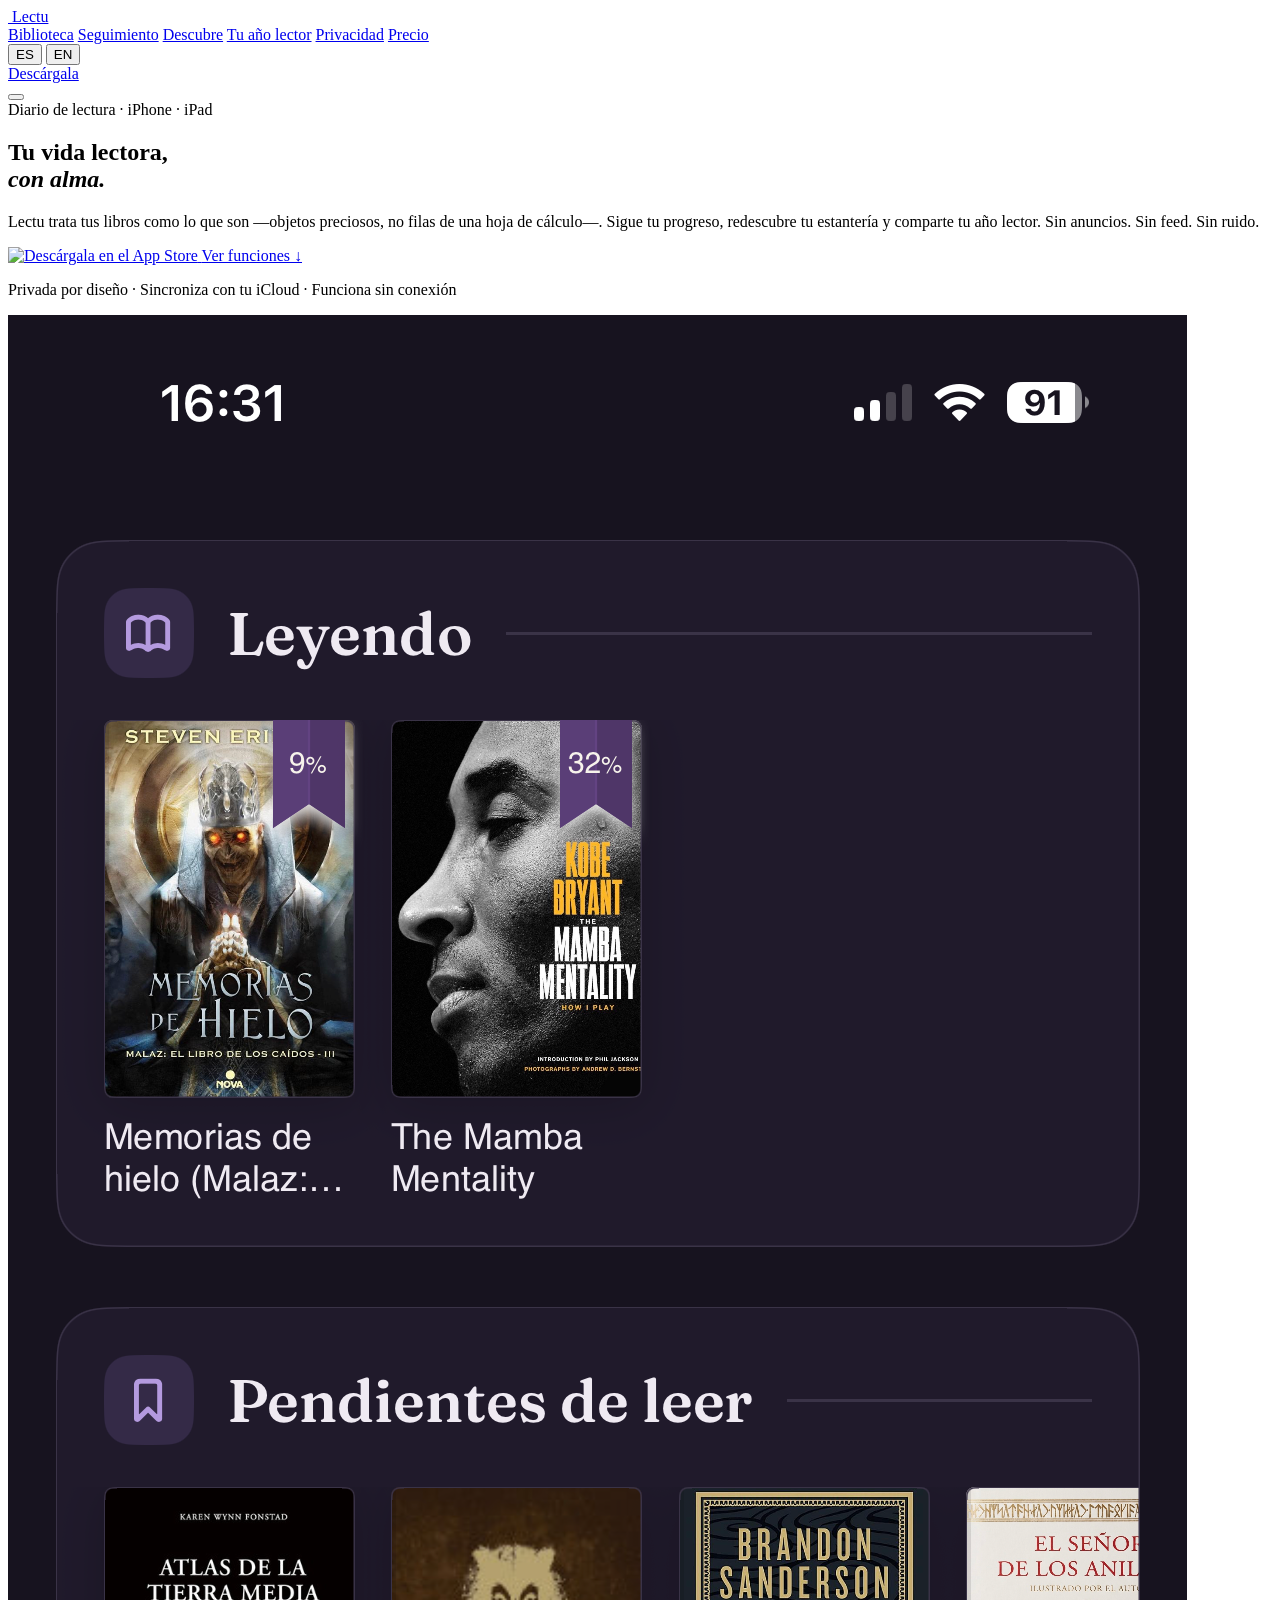
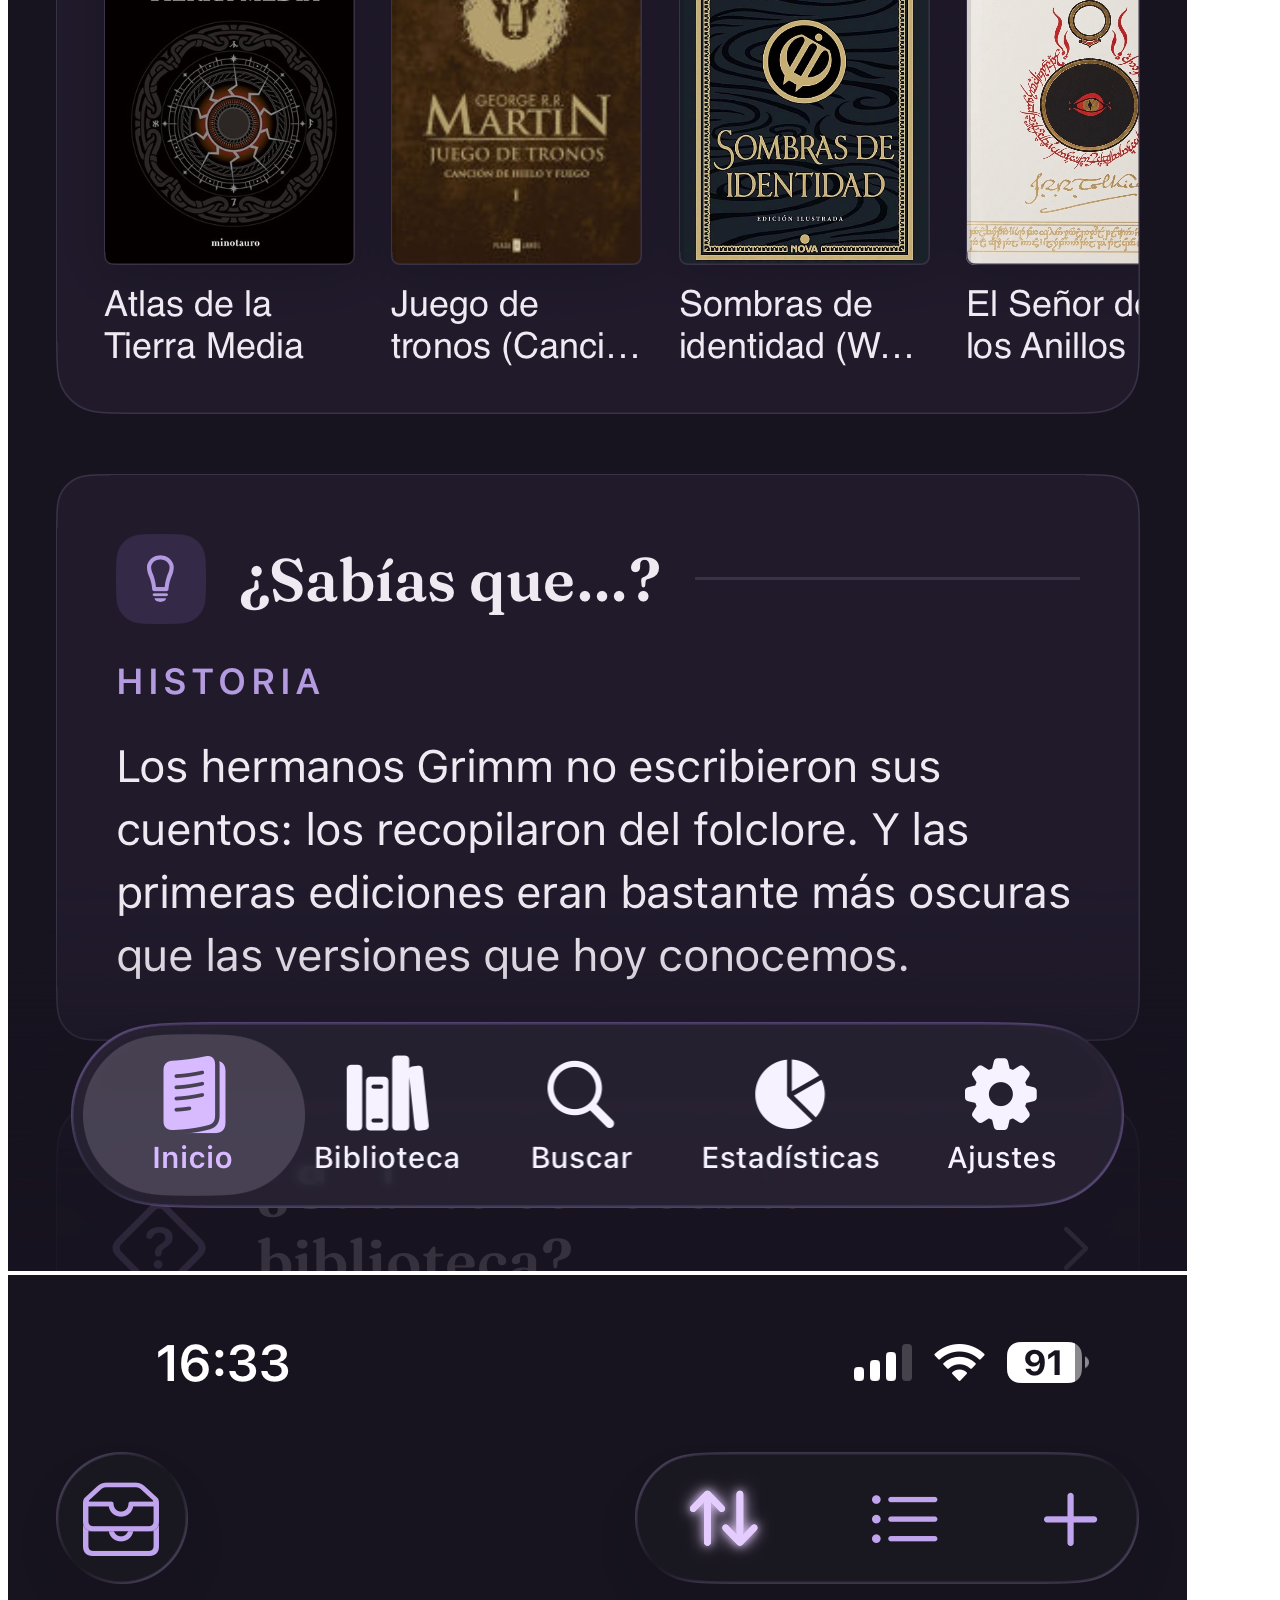
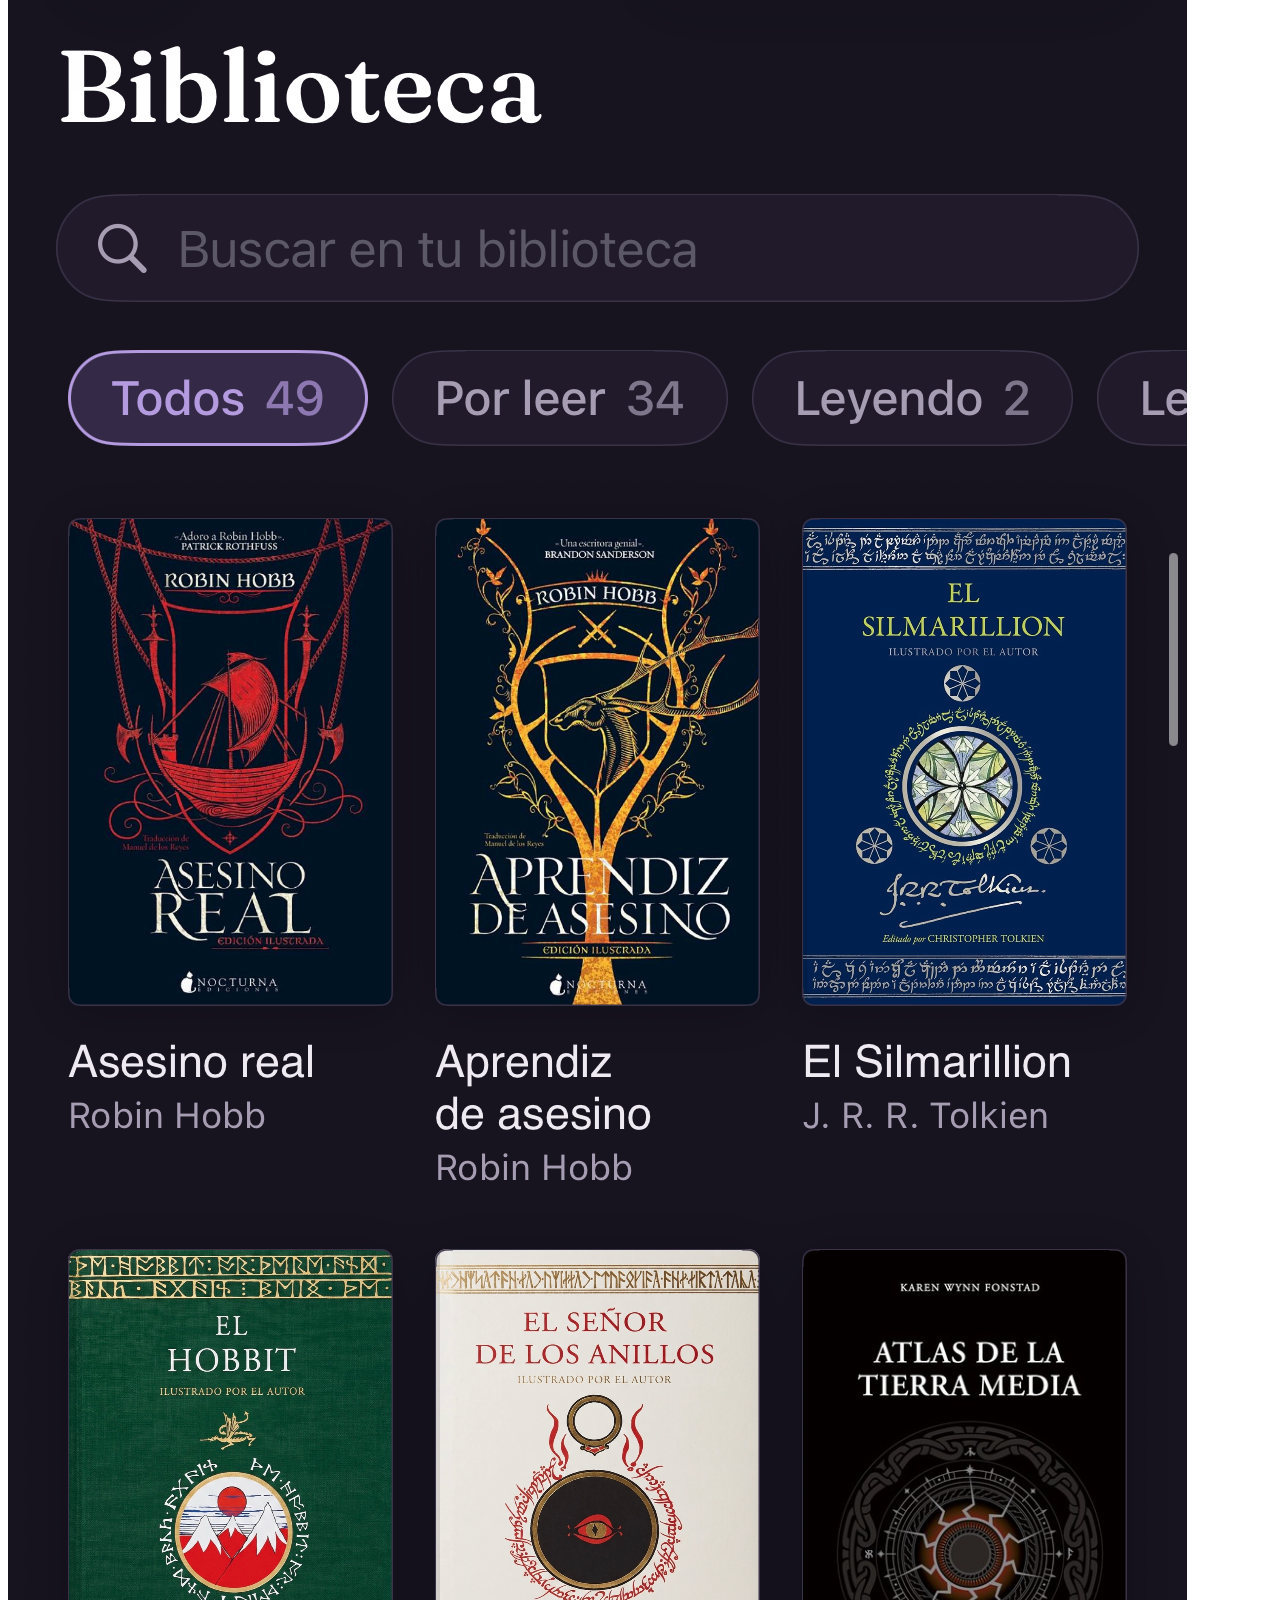
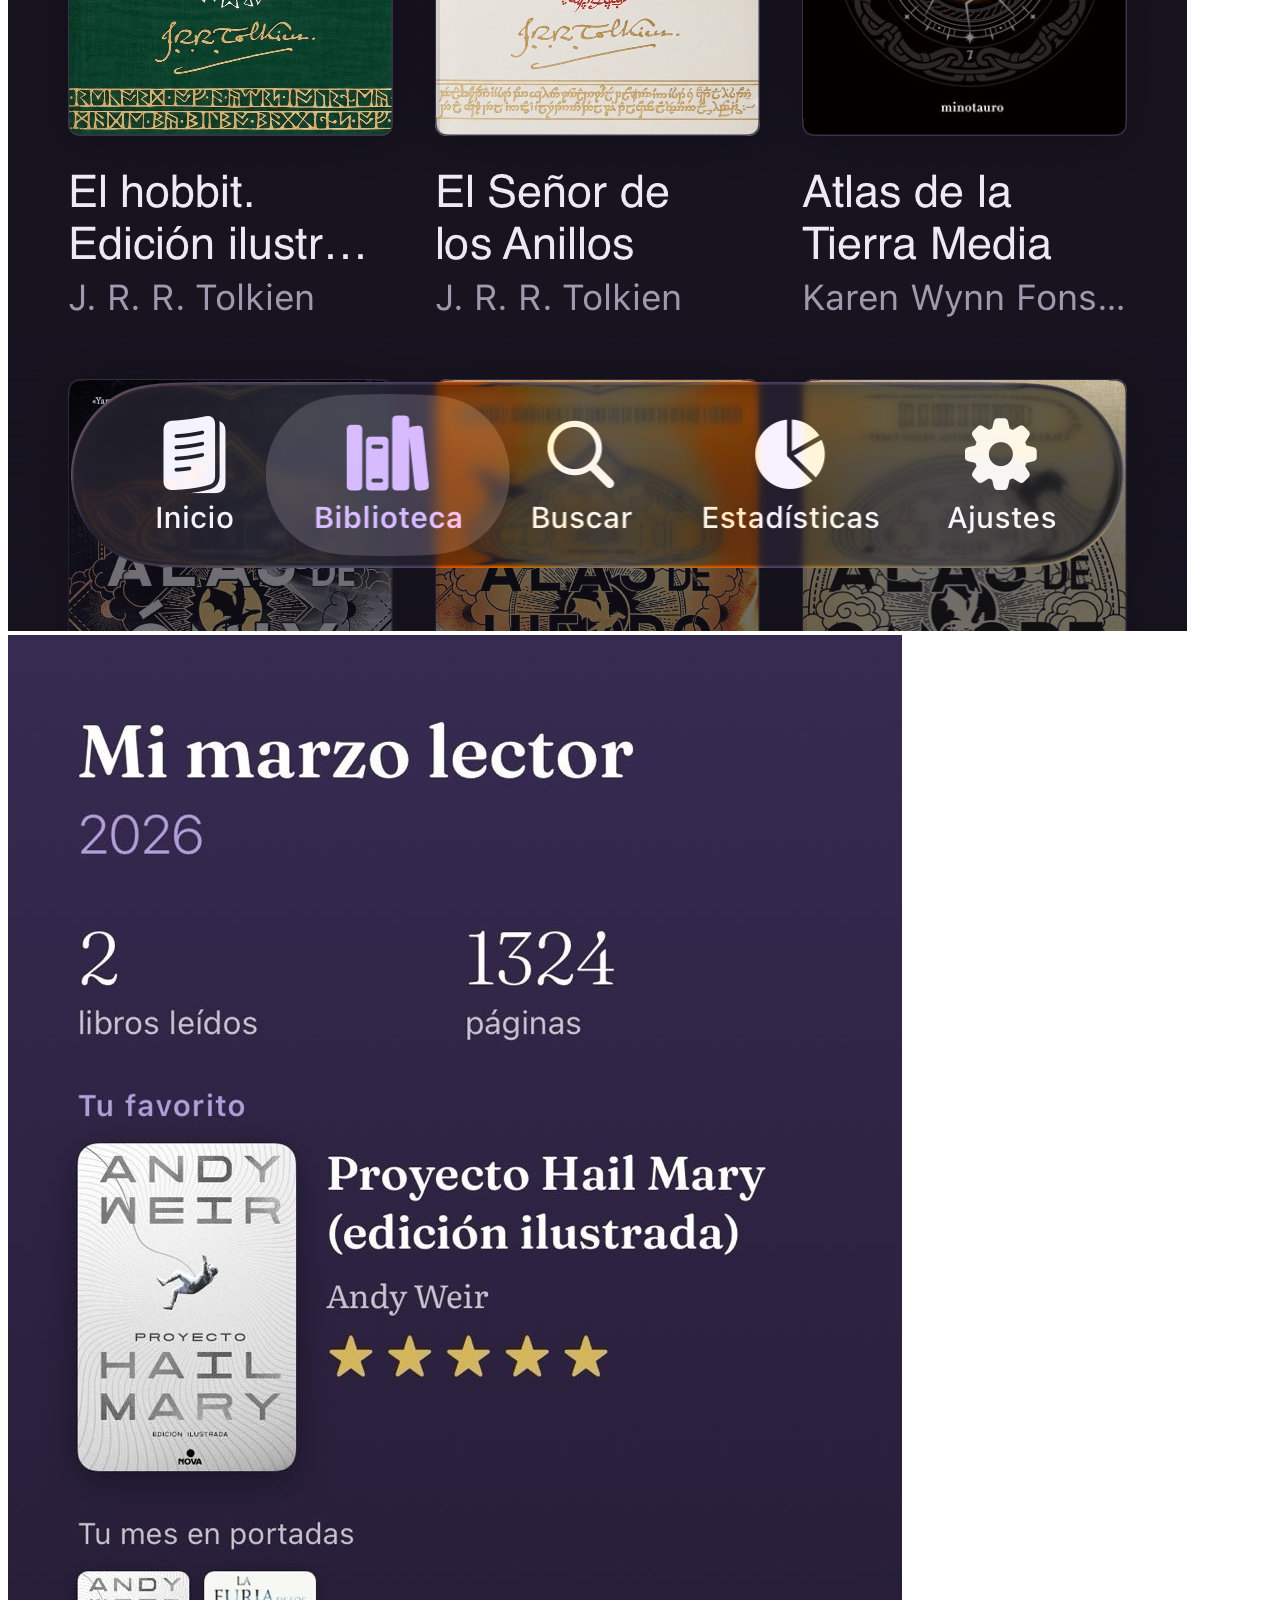
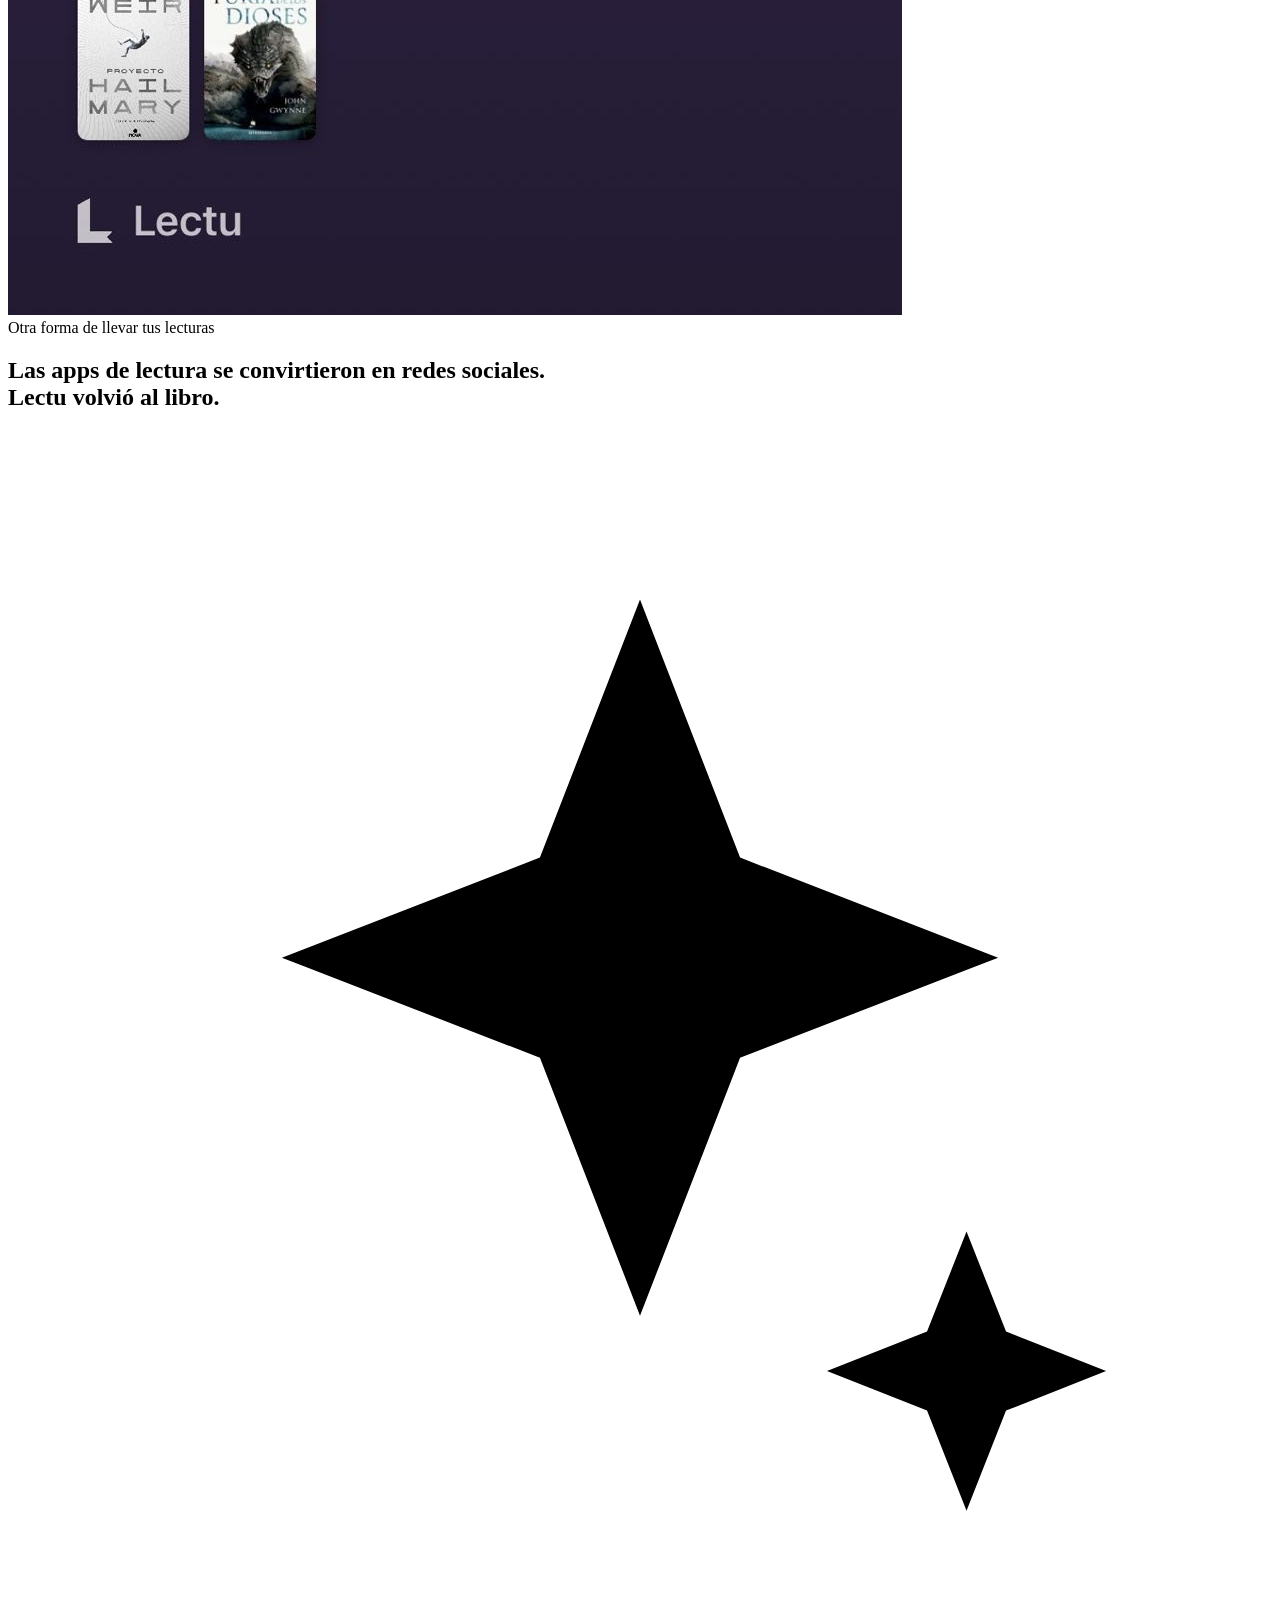
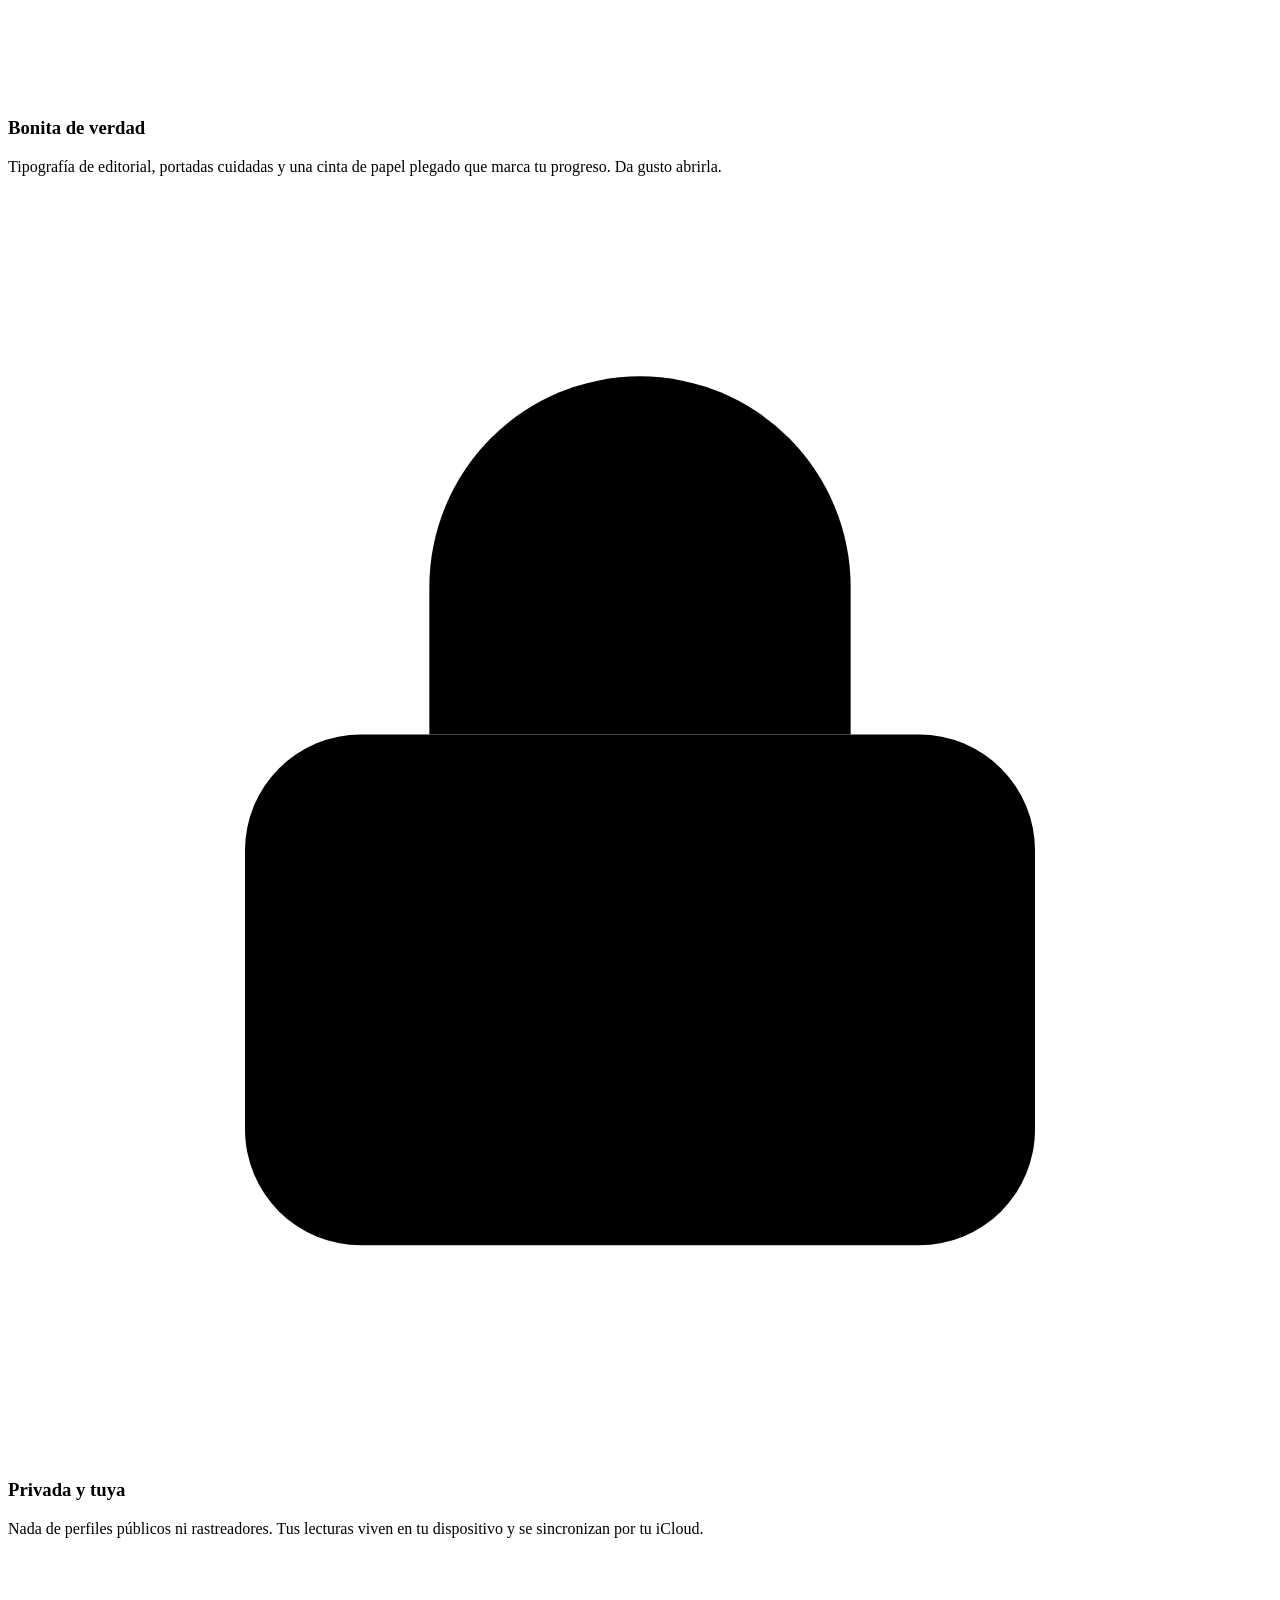
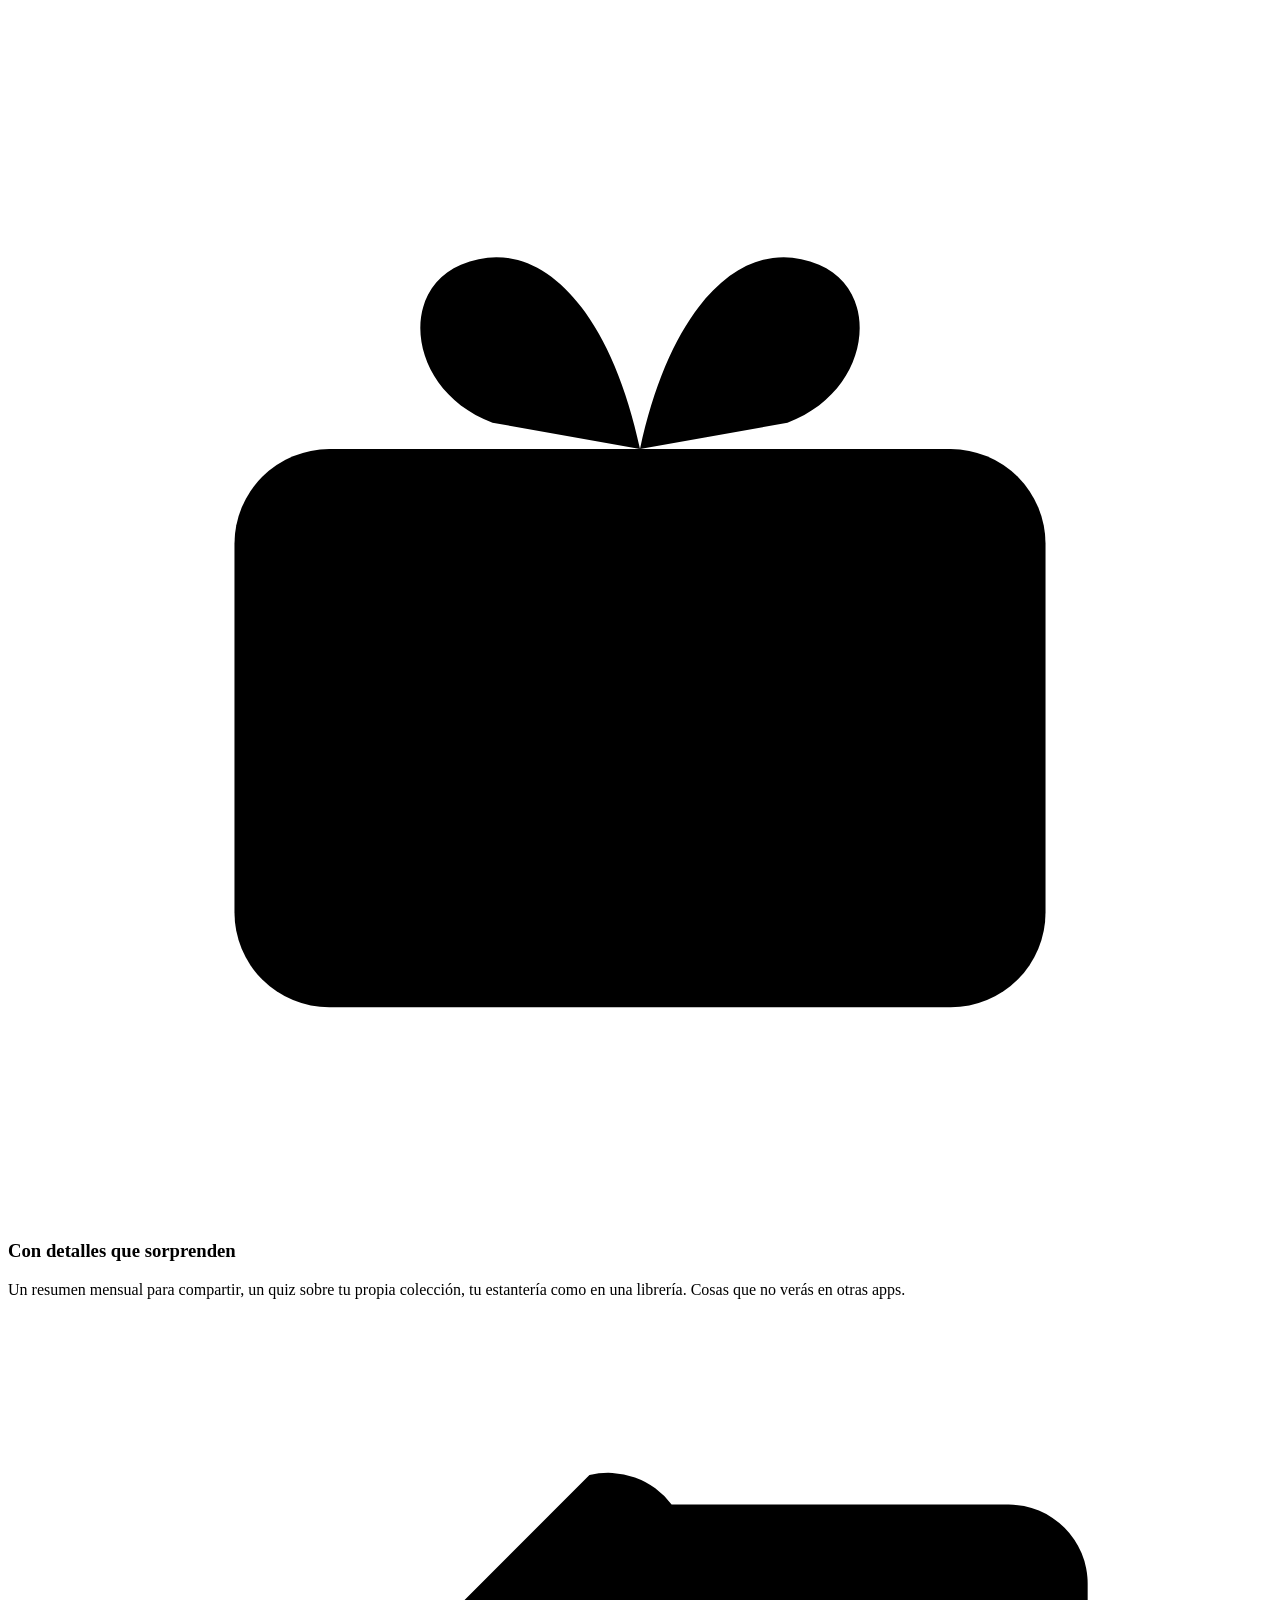
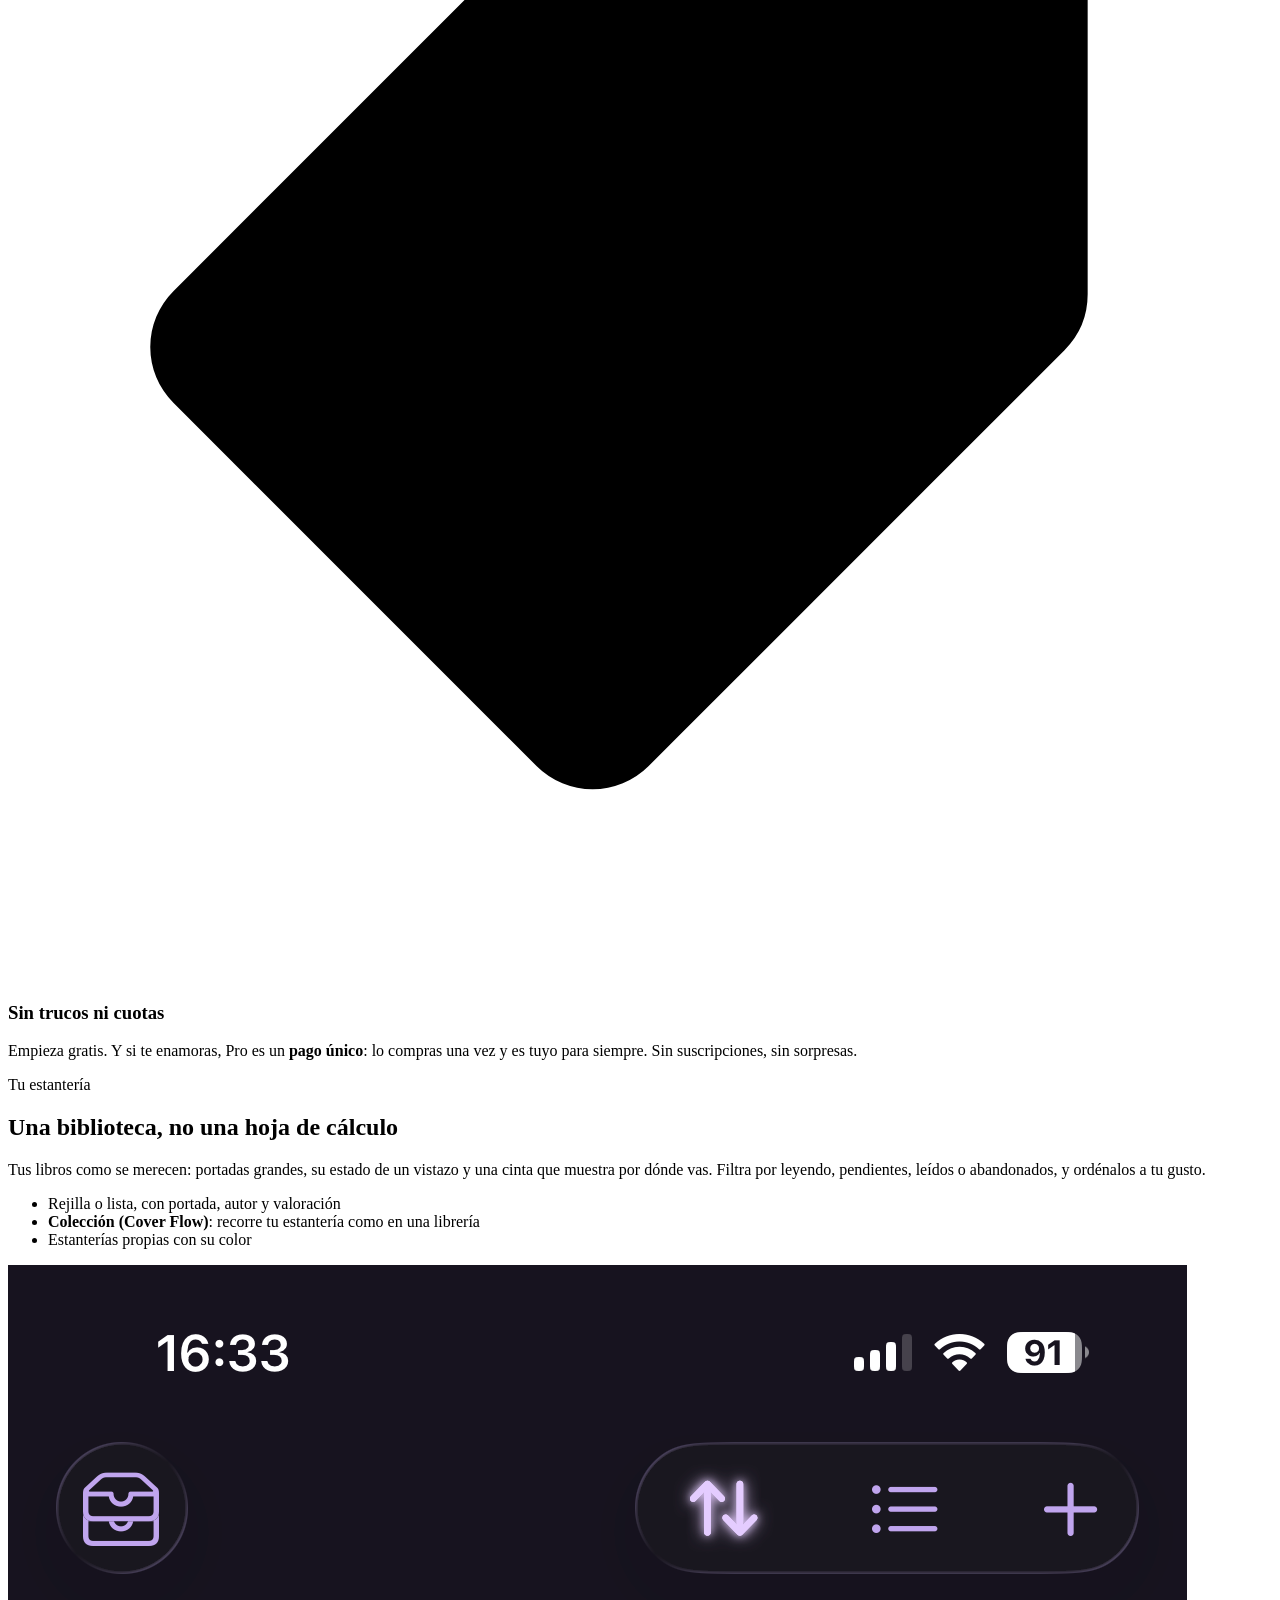
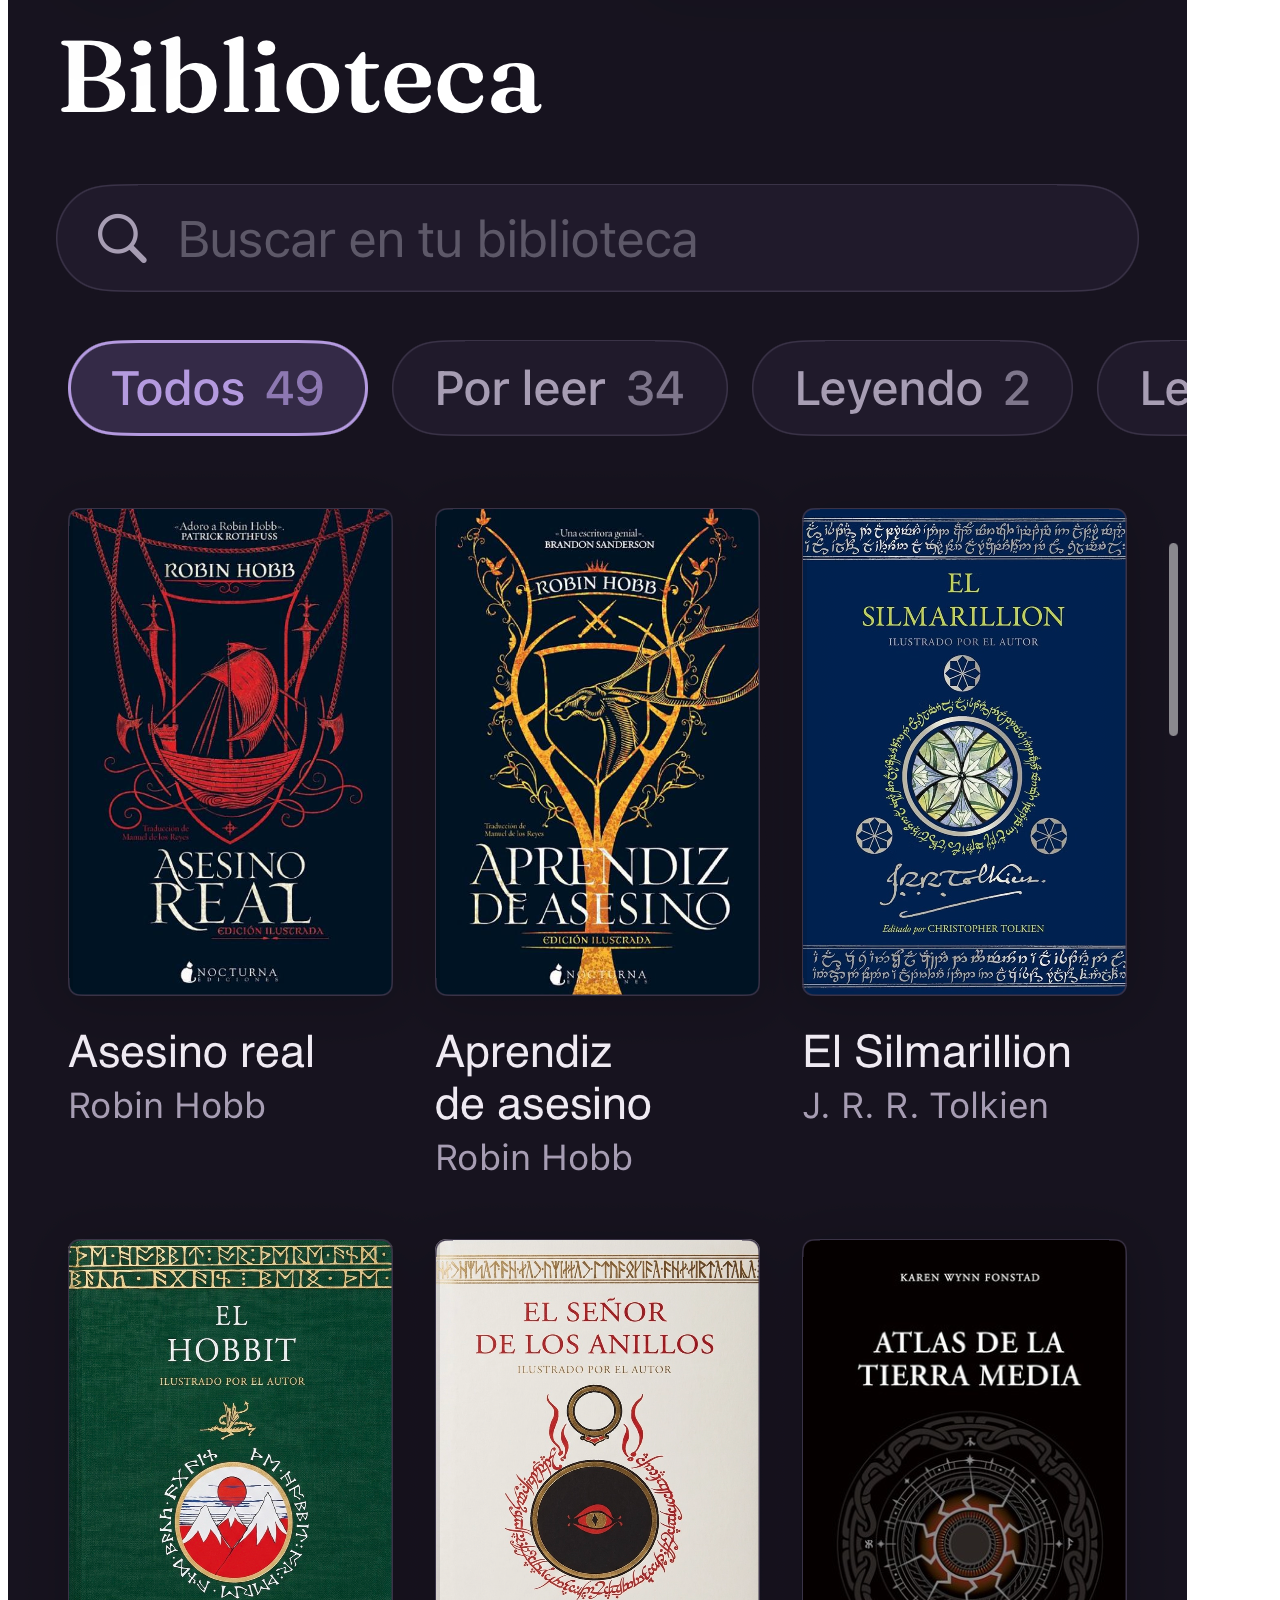
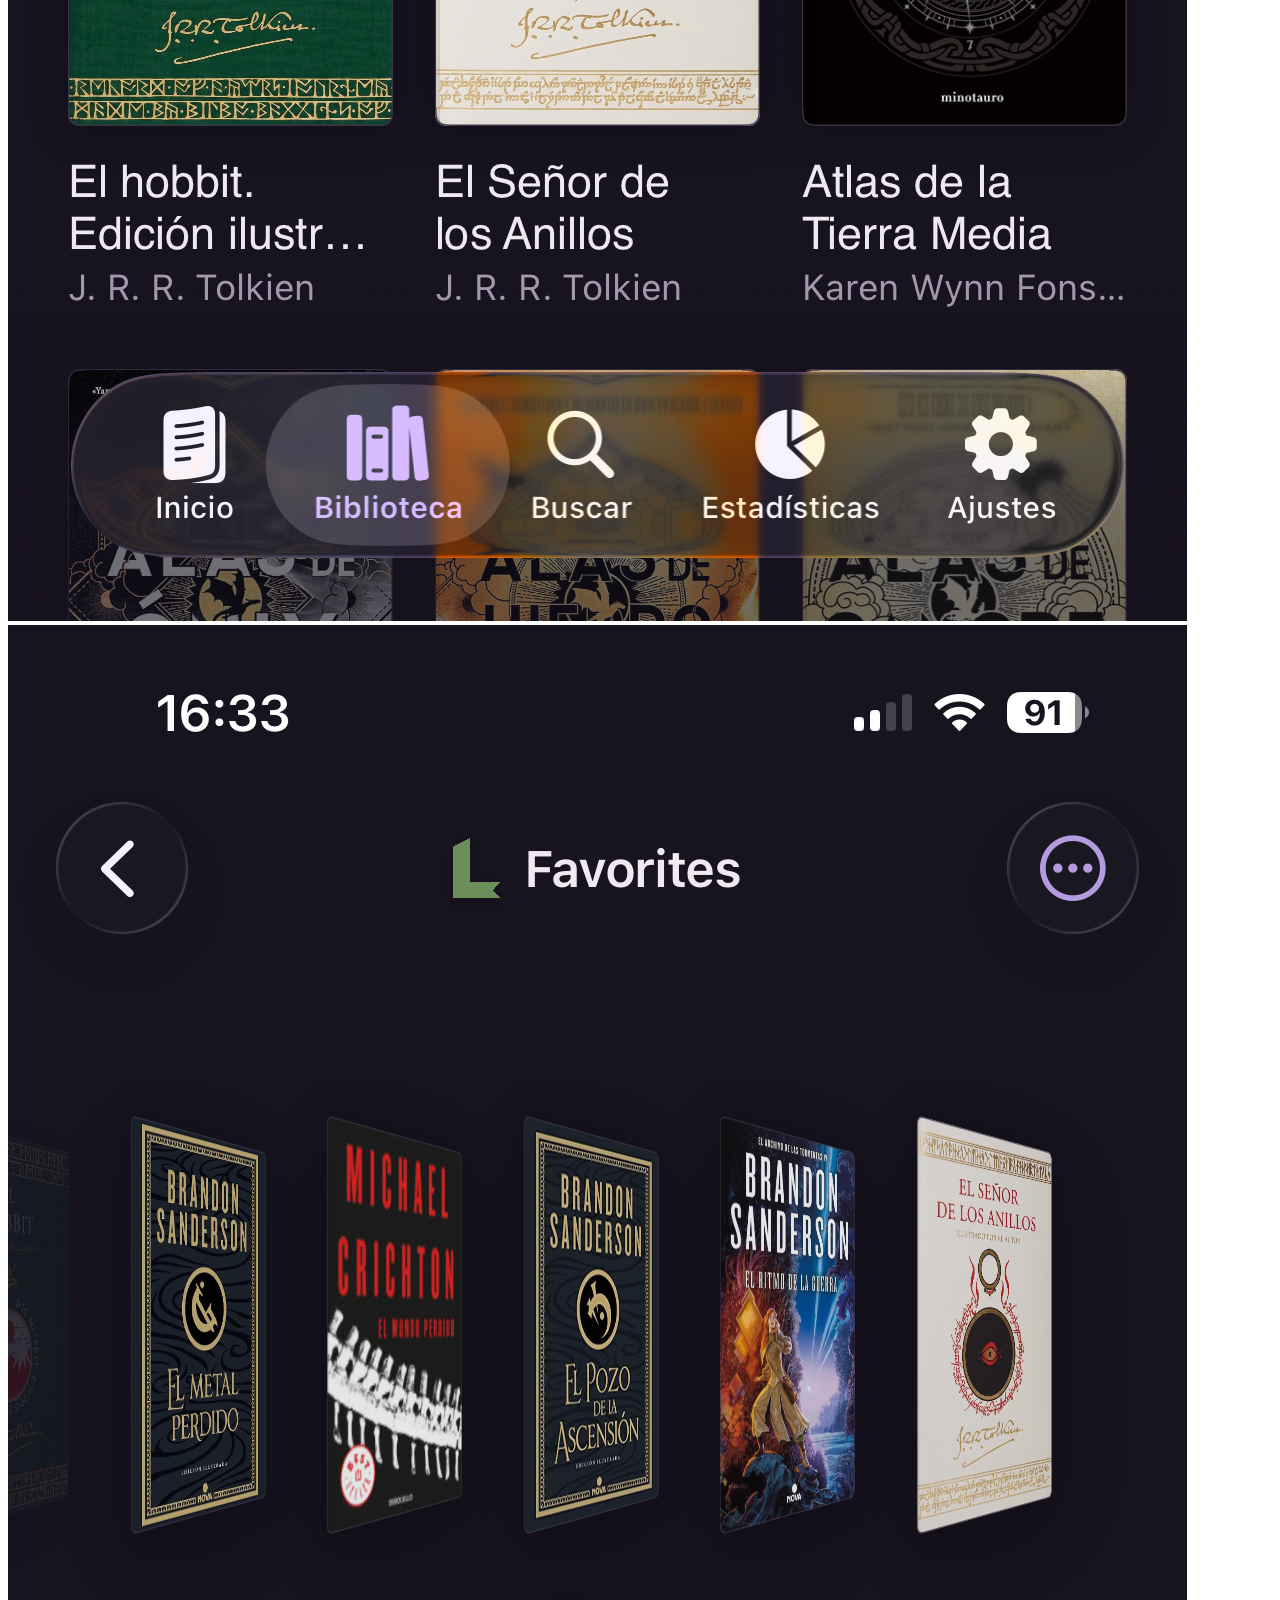
==== commit 60444d17: "updatedd" ====
--- a/lectu/index.html
+++ b/lectu/index.html
@@ -65,13 +65,12 @@
         Sin anuncios. Sin feed. Sin ruido.
       </p>
       <div class="hero__actions">
-        <a href="#descargar" class="btn btn--app">
-          <svg viewBox="0 0 24 24" aria-hidden="true" class="btn__apple"><path fill="currentColor" d="M16.36 12.9c.02 2.36 2.07 3.14 2.1 3.16-.02.06-.33 1.12-1.08 2.22-.65.95-1.32 1.9-2.38 1.92-1.04.02-1.37-.61-2.56-.61-1.19 0-1.56.59-2.54.63-1.02.04-1.8-1.03-2.46-1.98-1.34-1.94-2.37-5.48-.99-7.87.68-1.19 1.9-1.94 3.22-1.96 1-.02 1.95.68 2.56.68.61 0 1.76-.84 2.97-.72.5.02 1.93.2 2.84 1.53-.07.05-1.7 1-1.68 2.97M14.4 6.9c.54-.66.9-1.57.8-2.48-.78.03-1.72.52-2.28 1.18-.5.58-.94 1.51-.82 2.4.87.07 1.76-.44 2.3-1.1"/></svg>
-          <span><small data-i18n="cta.appSmall">Descárgala en el</small><strong>App Store</strong></span>
+        <a href="#" class="appstore-badge">
+          <img src="assets/appstore-badge-es.svg" data-i18n-src="badge.src" data-i18n-alt="badge.alt" alt="Descárgala en el App Store" />
         </a>
         <a href="#tour" class="btn btn--ghost" data-i18n="hero.features">Ver funciones ↓</a>
       </div>
-      <p class="hero__trust" data-i18n="hero.trust">Privada de nacimiento · Sincroniza con tu iCloud · Funciona sin conexión</p>
+      <p class="hero__trust" data-i18n="hero.trust">Privada por diseño · Sincroniza con tu iCloud · Funciona sin conexión</p>
     </div>
 
     <div class="hero__stage reveal" aria-hidden="false">
@@ -101,22 +100,30 @@
     </div>
     <div class="pillars">
       <article class="pillar reveal">
-        <div class="pillar__icon">◇</div>
+        <div class="pillar__icon" aria-hidden="true">
+          <svg viewBox="0 0 24 24"><path d="M12 3.2l1.9 4.9 4.9 1.9-4.9 1.9L12 16.8l-1.9-4.9L5.2 10l4.9-1.9z"/><path d="M18.2 15.2l.75 1.9 1.9.75-1.9.75-.75 1.9-.75-1.9-1.9-.75 1.9-.75z"/></svg>
+        </div>
         <h3 data-i18n="pillar.beautiful.h">Bonita de verdad</h3>
         <p data-i18n="pillar.beautiful.p">Tipografía de editorial, portadas cuidadas y una cinta de papel plegado que marca tu progreso. Da gusto abrirla.</p>
       </article>
       <article class="pillar reveal">
-        <div class="pillar__icon">🔒</div>
+        <div class="pillar__icon" aria-hidden="true">
+          <svg viewBox="0 0 24 24"><rect x="4.5" y="10.3" width="15" height="9.7" rx="2.2"/><path d="M8 10.3V7.5a4 4 0 0 1 8 0v2.8"/><circle cx="12" cy="14.7" r="1.35"/></svg>
+        </div>
         <h3 data-i18n="pillar.private.h">Privada y tuya</h3>
         <p data-i18n="pillar.private.p">Nada de perfiles públicos ni rastreadores. Tus lecturas viven en tu dispositivo y se sincronizan por tu iCloud.</p>
       </article>
       <article class="pillar reveal">
-        <div class="pillar__icon">✧</div>
+        <div class="pillar__icon" aria-hidden="true">
+          <svg viewBox="0 0 24 24"><rect x="4.3" y="9.4" width="15.4" height="10.6" rx="1.8"/><path d="M4.3 13.6h15.4M12 9.4V20"/><path d="M12 9.4C11.4 6.6 10 5.3 8.6 5.9c-1.2.5-1 2.4.6 3z"/><path d="M12 9.4c.6-2.8 2-4.1 3.4-3.5 1.2.5 1 2.4-.6 3z"/></svg>
+        </div>
         <h3 data-i18n="pillar.details.h">Con detalles que sorprenden</h3>
-        <p data-i18n="pillar.details.p">Un resumen mensual para compartir, un quiz sobre tu propia colección, tu estantería en 3D. Cosas que no verás en otras apps.</p>
+        <p data-i18n="pillar.details.p">Un resumen mensual para compartir, un quiz sobre tu propia colección, tu estantería como en una librería. Cosas que no verás en otras apps.</p>
       </article>
       <article class="pillar reveal">
-        <div class="pillar__icon">↯</div>
+        <div class="pillar__icon" aria-hidden="true">
+          <svg viewBox="0 0 24 24"><path d="M12.6 3.6H19a1.5 1.5 0 0 1 1.5 1.5V11a1.5 1.5 0 0 1-.44 1.06l-7.9 7.9a1.5 1.5 0 0 1-2.12 0l-6.9-6.9a1.5 1.5 0 0 1 0-2.12l7.9-7.9A1.5 1.5 0 0 1 12.6 3.6z"/><circle cx="16.1" cy="7.9" r="1.35"/></svg>
+        </div>
         <h3 data-i18n="pillar.nofees.h">Sin trucos ni cuotas</h3>
         <p data-i18n-html="pillar.nofees.p">Empieza gratis. Y si te enamoras, Pro es un <strong>pago único</strong>: lo compras una vez y es tuyo para siempre. Sin suscripciones, sin sorpresas.</p>
       </article>
@@ -128,16 +135,26 @@
     <div class="feature__text reveal">
       <span class="kicker" data-i18n="f1.kicker">Tu estantería</span>
       <h2 data-i18n="f1.h">Una biblioteca, no una hoja de cálculo</h2>
-      <p data-i18n="f1.p">Tus libros como se merecen: portadas grandes, su estado de un vistazo y una cinta que muestra por dónde vas. Filtra por leyendo, pendientes o leídos, y ordénalos a tu gusto.</p>
+      <p data-i18n="f1.p">Tus libros como se merecen: portadas grandes, su estado de un vistazo y una cinta que muestra por dónde vas. Filtra por leyendo, pendientes, leídos o abandonados, y ordénalos a tu gusto.</p>
       <ul class="ticks">
         <li data-i18n="f1.t1">Rejilla o lista, con portada, autor y valoración</li>
-        <li data-i18n-html="f1.t2"><strong>Colección</strong>: recorre tu estantería en 3D, como en una librería</li>
-        <li data-i18n="f1.t3">Estanterías propias con su color y su emoji</li>
+        <li data-i18n-html="f1.t2"><strong>Colección (Cover Flow)</strong>: recorre tu estantería como en una librería</li>
+        <li data-i18n="f1.t3">Estanterías propias con su color</li>
       </ul>
     </div>
     <div class="feature__media reveal">
       <div class="phone"><img src="assets/library.png" data-i18n-alt="alt.libraryGrid" alt="Biblioteca en rejilla con filtros de estado" loading="lazy" /></div>
-      <div class="phone phone--peek"><img src="assets/coverflow.png" data-i18n-alt="alt.coverflow" alt="Vista Colección en 3D de las portadas" loading="lazy" /></div>
+      <!-- Cover Flow demo: drop assets/coverflow.mp4 (H.264, vertical) to animate.
+           Until then, the poster (coverflow.png) shows. Reduce-motion → static poster. -->
+      <div class="phone phone--peek coverflow-demo">
+        <video class="coverflow-demo__video" data-i18n-aria="coverflow.label"
+               poster="assets/coverflow.png" preload="none"
+               autoplay loop muted playsinline
+               aria-label="Animación de la vista Colección (Cover Flow)">
+          <source src="assets/coverflow.mp4" type="video/mp4" />
+          <img src="assets/coverflow.png" data-i18n-alt="alt.coverflow" alt="Vista Colección (Cover Flow) de las portadas" />
+        </video>
+      </div>
     </div>
   </section>
 
@@ -150,7 +167,8 @@
       <ul class="ticks">
         <li data-i18n="f2.t1">Progreso por página, porcentaje o minutos</li>
         <li data-i18n="f2.t2">Sesiones, valoración, reseña y citas</li>
-        <li data-i18n="f2.t3">Widget y Live Activity: tu lectura, en la pantalla de inicio</li>
+        <li data-i18n-html="f2.t4"><strong>Préstamos</strong>: marca un libro prestado con su fecha de devolución y recibe un recordatorio</li>
+        <li data-i18n="f2.t3">Widget: tu lectura, en la pantalla de inicio</li>
       </ul>
     </div>
     <div class="feature__media reveal">
@@ -184,15 +202,16 @@
     <div class="feature__text reveal">
       <span class="kicker" data-i18n="f4.kicker">Tus números, con sentido</span>
       <h2 data-i18n="f4.h">Un reto anual que sí motiva</h2>
-      <p data-i18n="f4.p">Ponte una meta y mira tu avance en un anillo elegante que te dice, sin agobios, si vas a llegar. Libros del año, páginas, valoración media y tu lectura más larga, siempre a mano.</p>
+      <p data-i18n="f4.p">Ponte una meta y mira tu avance en un anillo elegante que te dice, sin agobios, si vas a llegar. Y más allá del reto: el mapa de tu año en franjas de color, tu ritmo de lectura y los totales de siempre —libros, páginas y valoración media—.</p>
       <ul class="ticks">
         <li data-i18n="f4.t1">Reto anual con estimación de ritmo</li>
-        <li data-i18n="f4.t2">Totales del año: libros, páginas, valoración media</li>
-        <li data-i18n="f4.t3">Datos claros, nunca un panel abrumador</li>
+        <li data-i18n-html="f4.t2"><strong>El mapa de tu año</strong>: cada libro, una franja de color en tu calendario lector</li>
+        <li data-i18n-html="f4.t3"><strong>Tu ritmo</strong>: duración media y tus lecturas más rápida y más lenta</li>
       </ul>
     </div>
     <div class="feature__media reveal">
       <div class="phone"><img src="assets/stats.png" data-i18n-alt="alt.stats" alt="Pantalla de estadísticas con el reto anual" loading="lazy" /></div>
+      <div class="phone phone--peek"><img src="assets/stats2.png" data-i18n-alt="alt.stats2" alt="Tu ritmo de lectura y el mapa de tu año en franjas de color" loading="lazy" /></div>
     </div>
   </section>
 
@@ -227,20 +246,23 @@
     </div>
   </section>
 
-  <!-- ══════════════════ FEATURE 6 · IMPORTAR ══════════════════ -->
-  <section class="feature feature--rev" id="importar">
-    <div class="feature__text reveal">
-      <span class="kicker" data-i18n="f6.kicker">Cambiar de app no duele</span>
-      <h2 data-i18n="f6.h">Trae tu biblioteca sin perder nada</h2>
-      <p data-i18n="f6.p">Importa desde Goodreads o StoryGraph con un CSV y Lectu completa las portadas por ti. Exporta cuando quieras o guarda una copia de seguridad completa: tus libros, citas, sesiones y retos, en un solo archivo.</p>
-      <ul class="ticks">
-        <li data-i18n="f6.t1">Importación desde Goodreads y StoryGraph</li>
-        <li data-i18n="f6.t2">Exportación a CSV — siempre gratis</li>
-        <li data-i18n="f6.t3">Copia de seguridad completa y restaurable</li>
-      </ul>
-    </div>
-    <div class="feature__media reveal">
-      <div class="phone"><img src="assets/importexport.png" data-i18n-alt="alt.importexport" alt="Pantalla de importar y exportar" loading="lazy" /></div>
+  <!-- ══════════════════ FEATURE 6 · IMPORTAR (banda propia) ══════════════════ -->
+  <section class="import-band" id="importar">
+    <div class="import-band__glow" aria-hidden="true"></div>
+    <div class="feature feature--rev import-band__inner">
+      <div class="feature__text reveal">
+        <span class="kicker" data-i18n="f6.kicker">Entra fácil, respalda tranquilo</span>
+        <h2 data-i18n="f6.h">Impórtala en minutos. Respáldala entera.</h2>
+        <p data-i18n="f6.p">Trae tu biblioteca de Goodreads o StoryGraph con un CSV y Lectu recupera las portadas por ti. Y cuando ya es tuya, guárdala a salvo: una copia de seguridad completa que incluye hasta las portadas que añadiste desde tu carrete, para restaurar todo tal cual en un móvil nuevo.</p>
+        <ul class="ticks">
+          <li data-i18n="f6.t1">Importa desde Goodreads o StoryGraph en minutos</li>
+          <li data-i18n-html="f6.t2"><strong>Copia de seguridad completa</strong>: tus datos y tus portadas, en un archivo</li>
+          <li data-i18n="f6.t3">O una copia ligera solo con los datos — y exporta cuando quieras, sin lock-in</li>
+        </ul>
+      </div>
+      <div class="feature__media reveal">
+        <div class="phone"><img src="assets/importexport.png" data-i18n-alt="alt.importexport" alt="Pantalla de importar y exportar" loading="lazy" /></div>
+      </div>
     </div>
   </section>
 
@@ -258,7 +280,9 @@
       <div class="gallery__item" role="listitem"><img src="assets/search.png" alt="Buscar" loading="lazy" /></div>
       <div class="gallery__item" role="listitem"><img src="assets/results.png" alt="Resultados" loading="lazy" /></div>
       <div class="gallery__item" role="listitem"><img src="assets/stats.png" alt="Estadísticas" loading="lazy" /></div>
-      <div class="gallery__item" role="listitem"><img src="assets/wrapped.png" alt="Resumen" loading="lazy" /></div>
+      <div class="gallery__item" role="listitem"><img src="assets/stats2.png" alt="Ritmo y mapa del año" loading="lazy" /></div>
+      <div class="gallery__item" role="listitem"><img src="assets/wrapped.png" alt="Resumen mensual" loading="lazy" /></div>
+      <div class="gallery__item" role="listitem"><img src="assets/year.png" alt="Resumen anual" loading="lazy" /></div>
       <div class="gallery__item" role="listitem"><img src="assets/quiz.png" alt="Quiz" loading="lazy" /></div>
     </div>
     <p class="gallery__hint" data-i18n="gallery.hint">Desliza →</p>
@@ -289,13 +313,11 @@
       <article class="plan reveal">
         <h3 data-i18n="plan.free.h">Gratis</h3>
         <p class="plan__price" data-i18n="plan.free.price">0 €</p>
-        <p class="plan__tag" data-i18n="plan.free.tag">Todo lo esencial para leer mejor.</p>
+        <p class="plan__tag" data-i18n="plan.free.tag">Todo lo básico para empezar a leer mejor.</p>
         <ul class="ticks ticks--plan">
-          <li data-i18n="plan.free.t1">Biblioteca, estados y progreso ilimitados</li>
+          <li data-i18n="plan.free.t1">Biblioteca y progreso ilimitados</li>
           <li data-i18n="plan.free.t2">Búsqueda, escáner y alta manual</li>
-          <li data-i18n="plan.free.t3">Reto anual y estadísticas</li>
-          <li data-i18n="plan.free.t4">Importación y exportación</li>
-          <li data-i18n="plan.free.t5">Quiz y recomendaciones</li>
+          <li data-i18n="plan.free.t3">Importa, exporta y copia de seguridad completa</li>
         </ul>
         <a href="#descargar" class="btn btn--ghost btn--block" data-i18n="plan.free.btn">Descargar gratis</a>
       </article>
@@ -303,16 +325,16 @@
         <span class="plan__badge" data-i18n="plan.pro.badge">Pro · pago único</span>
         <h3 data-i18n="plan.pro.h">Lectu Pro</h3>
         <p class="plan__price" data-i18n-html="plan.pro.price">14,99 €<span>una vez, para siempre</span></p>
-        <p class="plan__tag" data-i18n="plan.pro.tag">Sin suscripciones. Sin cuotas. Pagas una vez y es tuyo.</p>
+        <p class="plan__tag" data-i18n="plan.pro.tag">El salto que quieres. Sin suscripciones, sin cuotas: pagas una vez y es tuyo.</p>
         <ul class="ticks ticks--plan">
-          <li data-i18n="plan.pro.t1">Widgets y Live Activity</li>
-          <li data-i18n="plan.pro.t2">Sesiones cronometradas e historial</li>
-          <li data-i18n="plan.pro.t3">Estanterías y anotaciones sin límite</li>
-          <li data-i18n="plan.pro.t4">Resúmenes mensuales y anuales</li>
+          <li class="tick--pro" data-i18n-html="plan.pro.t1">Resúmenes mensuales y anuales para compartir <span class="tick__hot">lo que más gusta</span></li>
+          <li data-i18n="plan.pro.t2">Widgets para la pantalla de inicio</li>
+          <li data-i18n="plan.pro.t3">Sesiones cronometradas e historial</li>
+          <li data-i18n="plan.pro.t4">Estanterías y anotaciones sin límite</li>
           <li data-i18n="plan.pro.t5">Todas las futuras mejoras, incluidas</li>
         </ul>
-        <a href="#descargar" class="btn btn--app btn--block">
-          <span><small data-i18n="plan.pro.btnSmall">Cómpralo una vez en el</small><strong>App Store</strong></span>
+        <a href="#" class="appstore-badge appstore-badge--block">
+          <img src="assets/appstore-badge-es.svg" data-i18n-src="badge.src" data-i18n-alt="badge.alt" alt="Descárgala en el App Store" />
         </a>
       </article>
     </div>
@@ -341,6 +363,10 @@
       <details>
         <summary data-i18n="faq.q4">¿Funciona sin conexión?</summary>
         <p data-i18n="faq.a4">Sí. Toda tu biblioteca, progreso, sesiones, citas y estadísticas funcionan sin red. Solo la búsqueda de libros nuevos necesita internet.</p>
+      </details>
+      <details>
+        <summary data-i18n="faq.q7">¿Puedo hacer una copia de seguridad de todo?</summary>
+        <p data-i18n="faq.a7">Sí. La copia de seguridad completa guarda tus libros, progreso, sesiones, citas, estanterías y hasta las portadas que añadiste desde tu carrete, en un solo archivo. Restáurala en un móvil nuevo y todo vuelve tal cual. ¿Prefieres algo ligero? Exporta solo los datos. Y siempre es gratis.</p>
       </details>
       <details>
         <summary data-i18n="faq.q5">¿Qué incluye la versión gratuita?</summary>
@@ -359,11 +385,9 @@
     <img src="assets/icon.png" alt="Icono de Lectu" class="cta__icon reveal" />
     <h2 class="reveal" data-i18n-html="cta.h">Tu próxima gran lectura<br>empieza aquí.</h2>
     <p class="reveal" data-i18n="cta.p">Descarga Lectu y dale a tu vida lectora la app que se merece.</p>
-    <a href="#" class="btn btn--app btn--lg reveal">
-      <svg viewBox="0 0 24 24" aria-hidden="true" class="btn__apple"><path fill="currentColor" d="M16.36 12.9c.02 2.36 2.07 3.14 2.1 3.16-.02.06-.33 1.12-1.08 2.22-.65.95-1.32 1.9-2.38 1.92-1.04.02-1.37-.61-2.56-.61-1.19 0-1.56.59-2.54.63-1.02.04-1.8-1.03-2.46-1.98-1.34-1.94-2.37-5.48-.99-7.87.68-1.19 1.9-1.94 3.22-1.96 1-.02 1.95.68 2.56.68.61 0 1.76-.84 2.97-.72.5.02 1.93.2 2.84 1.53-.07.05-1.7 1-1.68 2.97M14.4 6.9c.54-.66.9-1.57.8-2.48-.78.03-1.72.52-2.28 1.18-.5.58-.94 1.51-.82 2.4.87.07 1.76-.44 2.3-1.1"/></svg>
-      <span><small data-i18n="cta.appSmall">Descárgala en el</small><strong>App Store</strong></span>
+    <a href="#" class="appstore-badge appstore-badge--lg reveal">
+      <img src="assets/appstore-badge-es.svg" data-i18n-src="badge.src" data-i18n-alt="badge.alt" alt="Descárgala en el App Store" />
     </a>
-    <p class="cta__mini" data-i18n="cta.mini">Gratis para empezar. Pro por un pago único. Sin anuncios, nunca.</p>
   </section>
 
   <!-- ══════════════════ FOOTER ══════════════════ -->
@@ -376,7 +400,9 @@
       <a href="#biblioteca" data-i18n="footer.features">Funciones</a>
       <a href="#precio" data-i18n="footer.pricing">Precio</a>
       <a href="#privacidad" data-i18n="footer.privacy">Privacidad</a>
-      <a href="#" data-i18n="footer.support">Soporte</a>
+      <a href="https://dprados.github.io/legal/privacy-policy.html" target="_blank" rel="noopener" data-i18n="footer.privacyPolicy">Política de privacidad</a>
+      <a href="https://dprados.github.io/legal/terms-of-service.html" target="_blank" rel="noopener" data-i18n="footer.terms">Términos de uso</a>
+      <a href="mailto:dpappssupport@gmail.com" data-i18n="footer.support">Soporte</a>
     </nav>
     <p class="footer__legal"><span data-i18n="footer.legal">Hecha con cariño para quien ama leer.</span> · © <span id="year"></span> Lectu</p>
   </footer>
